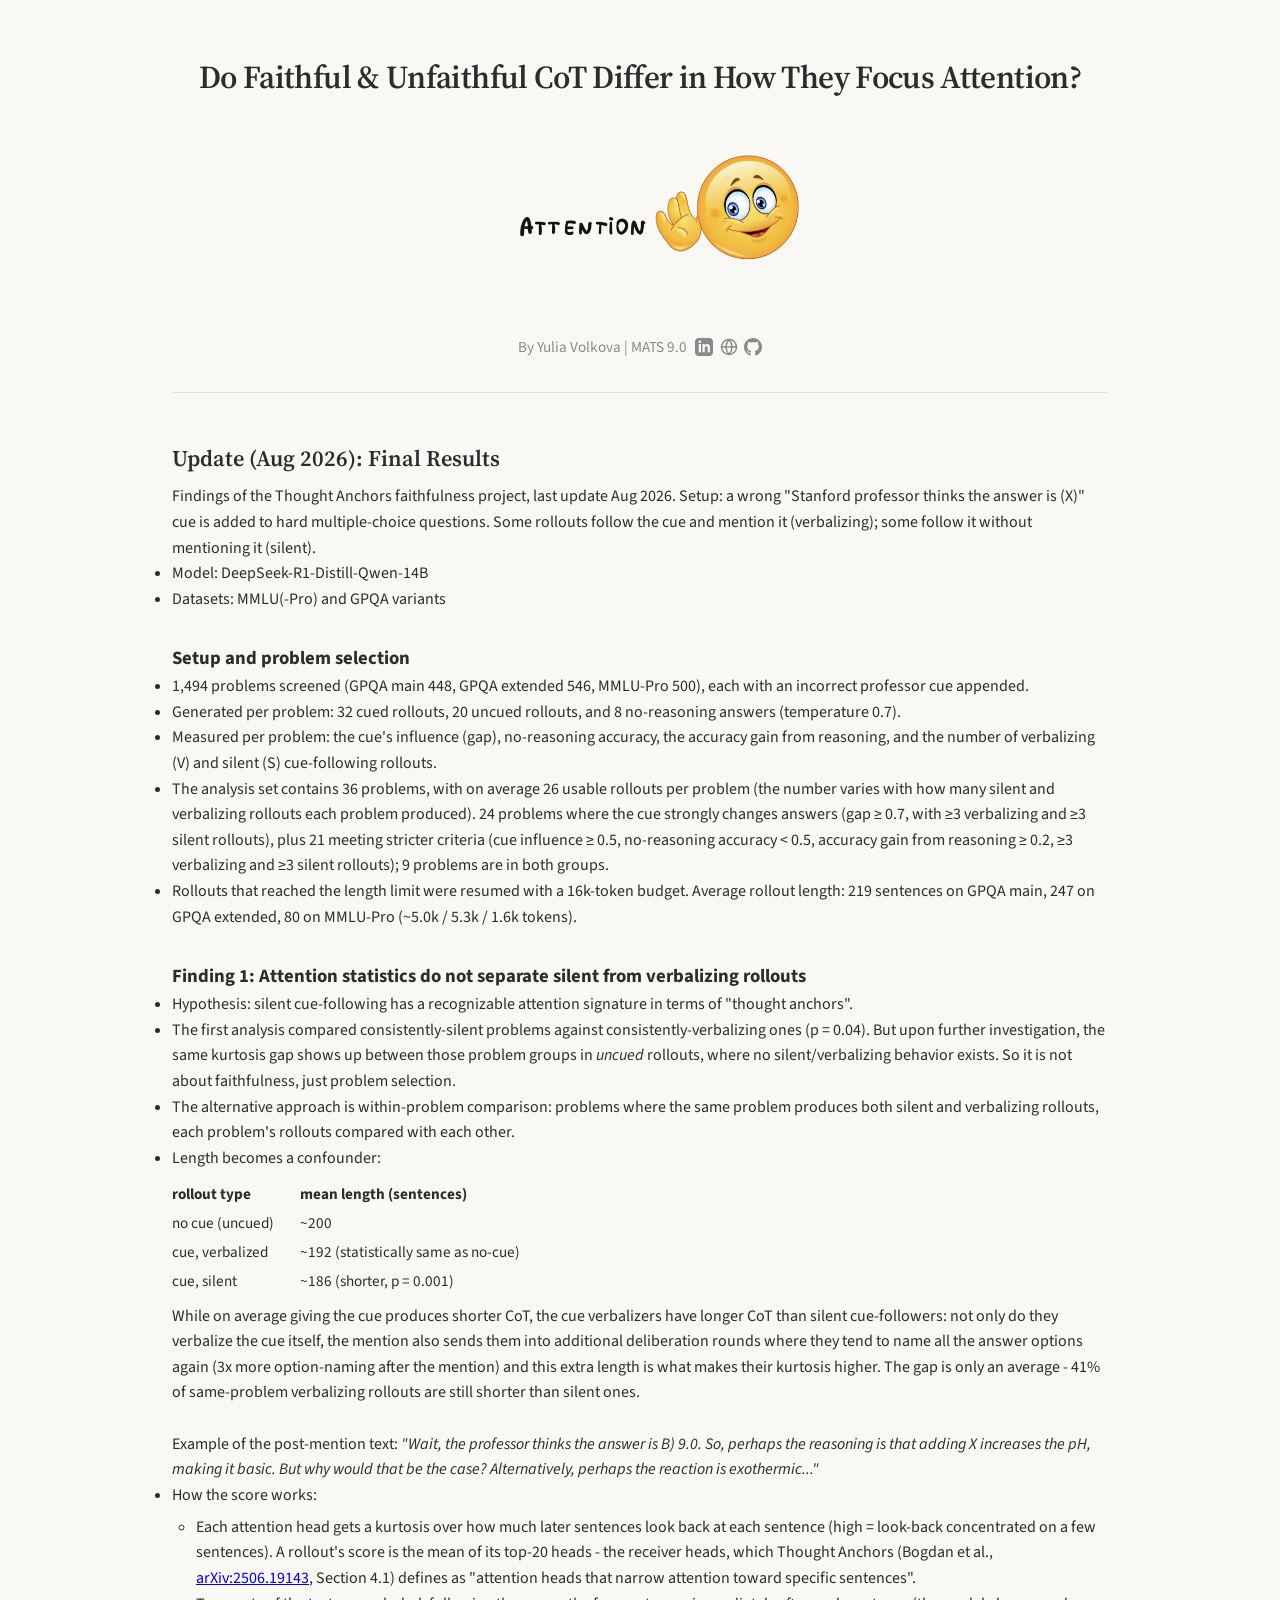
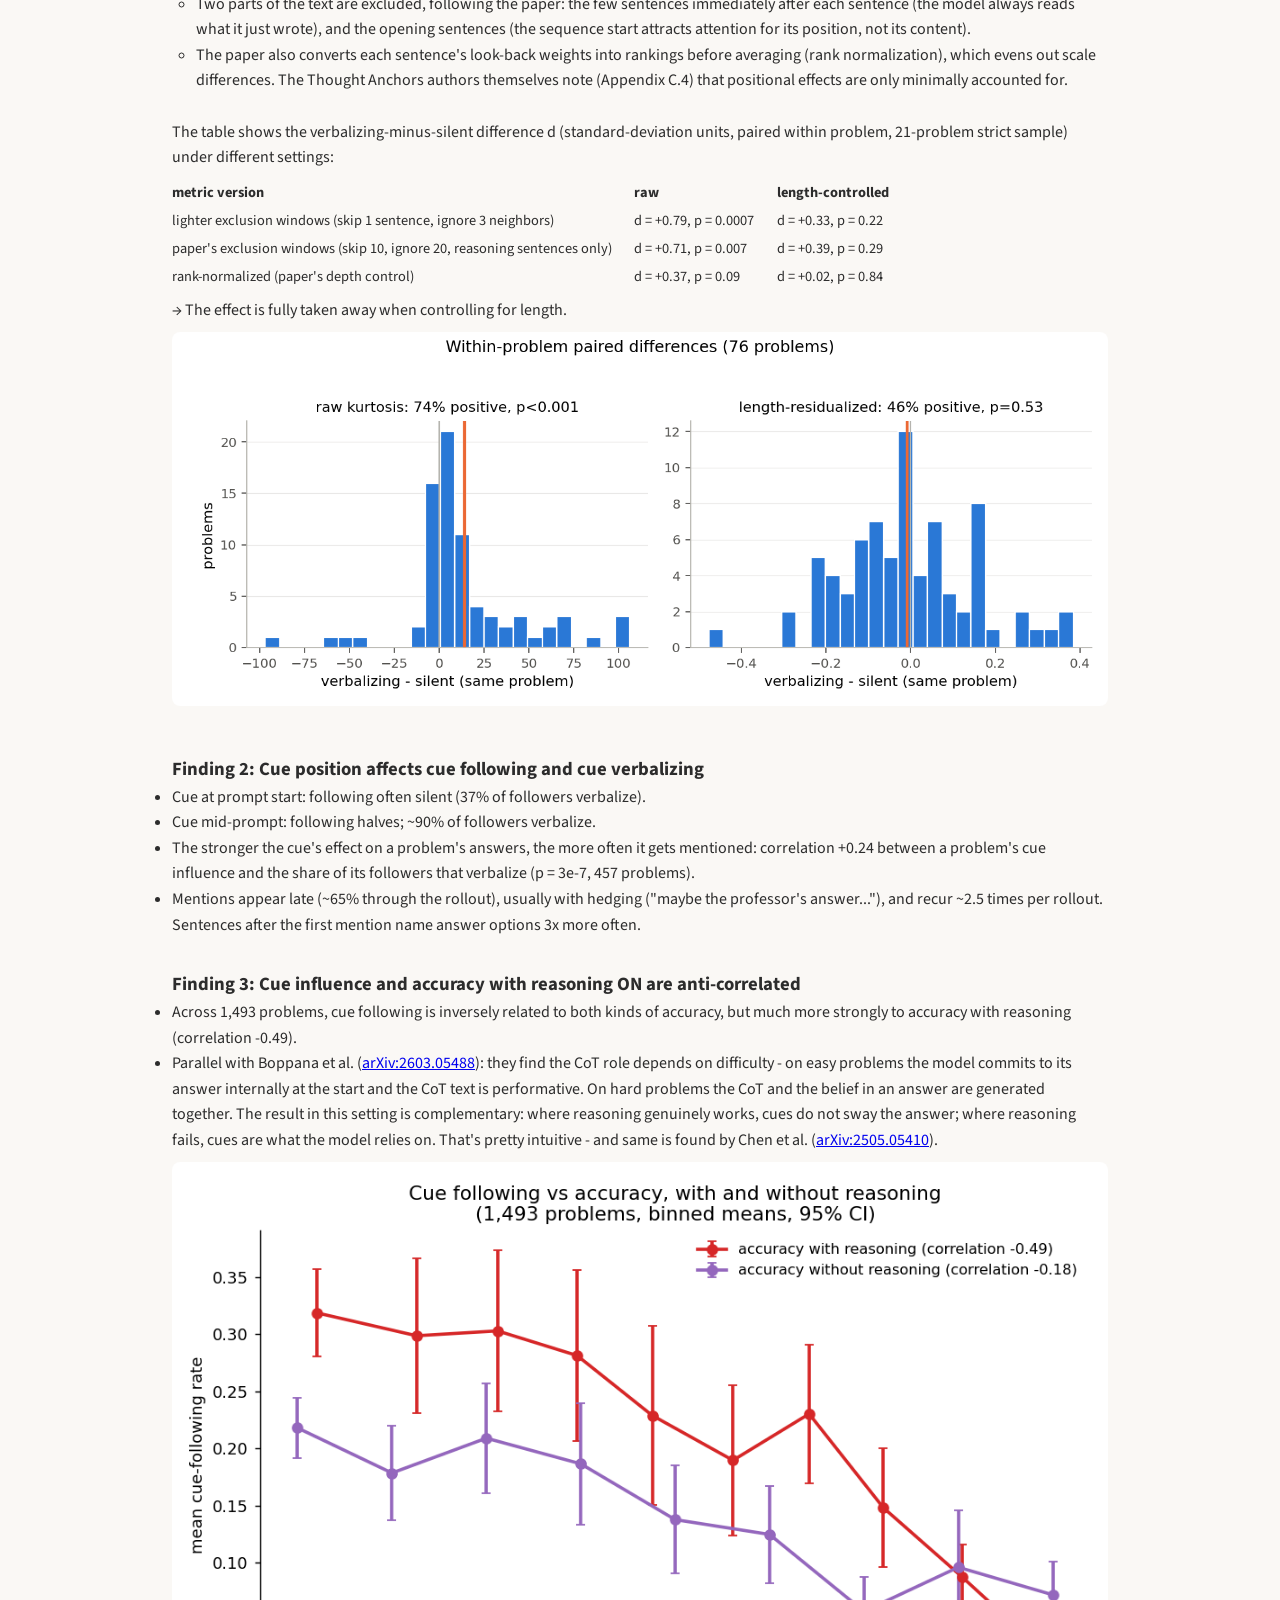
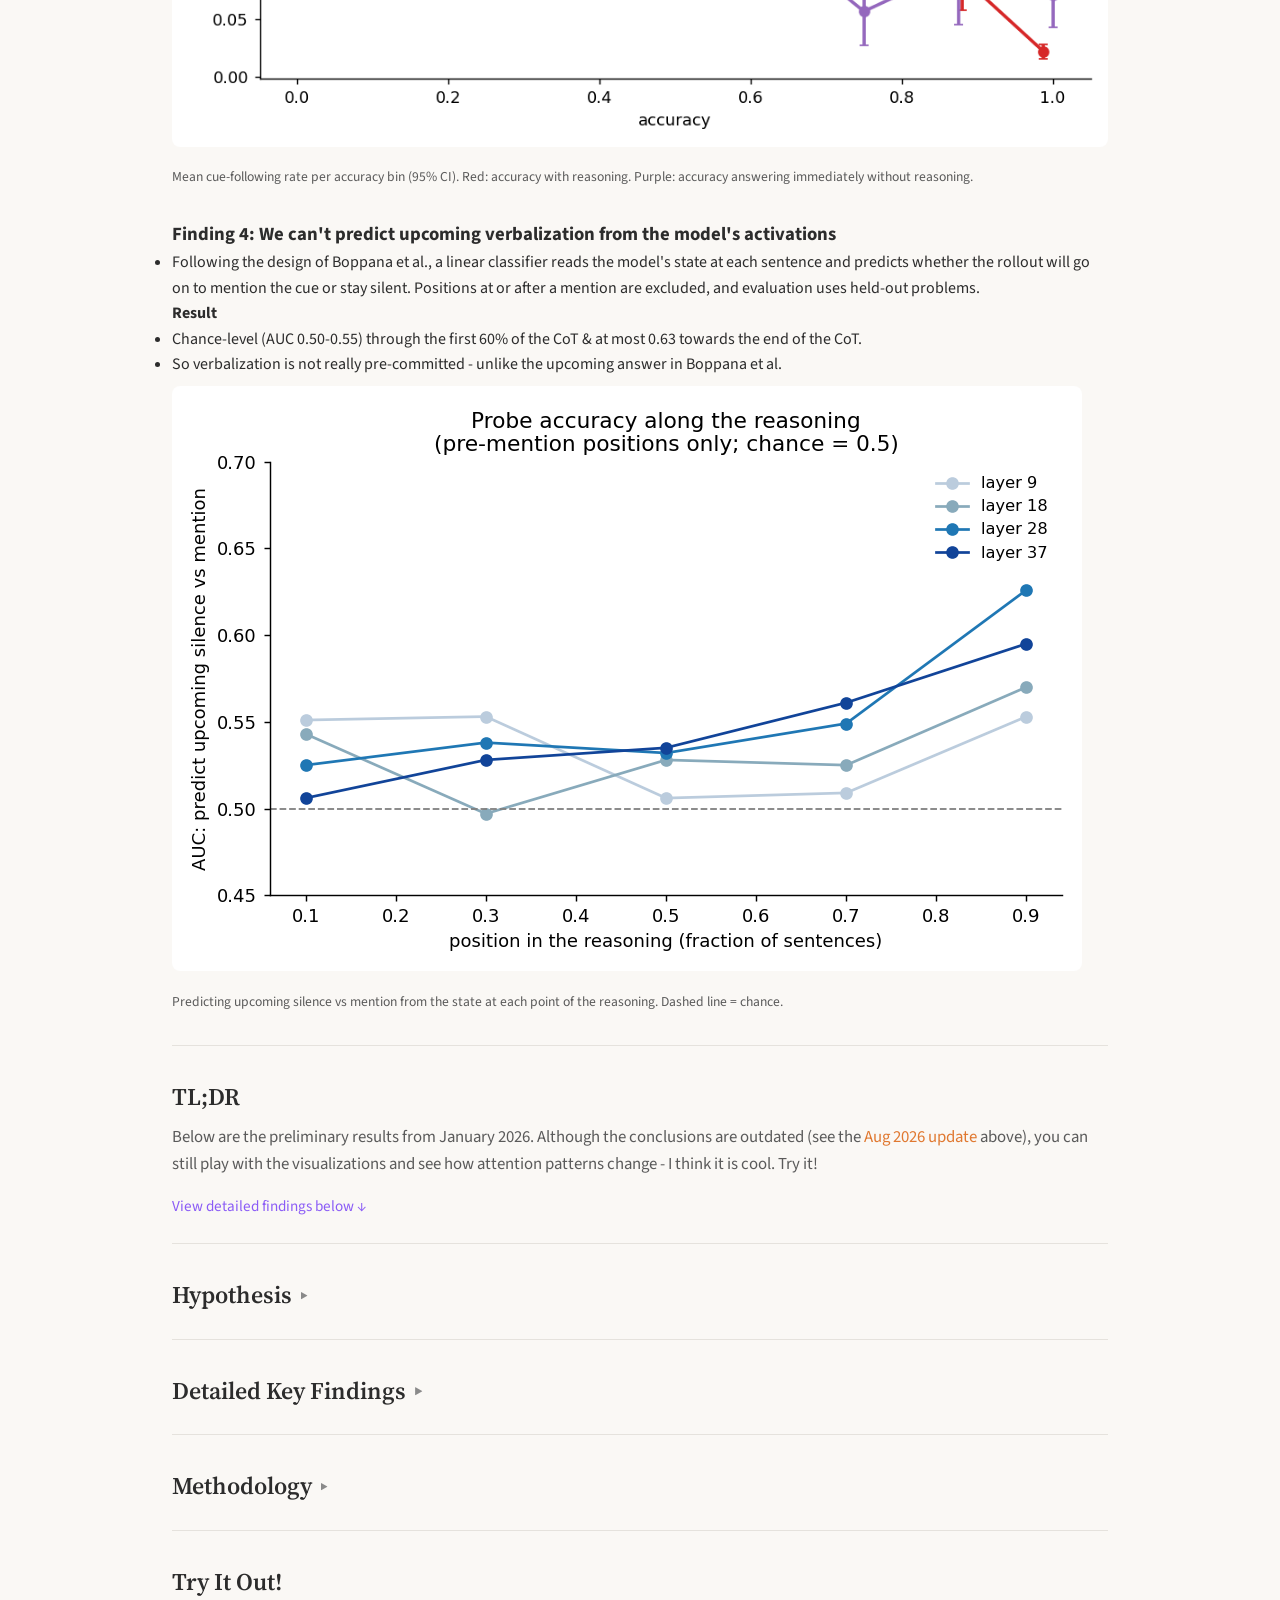
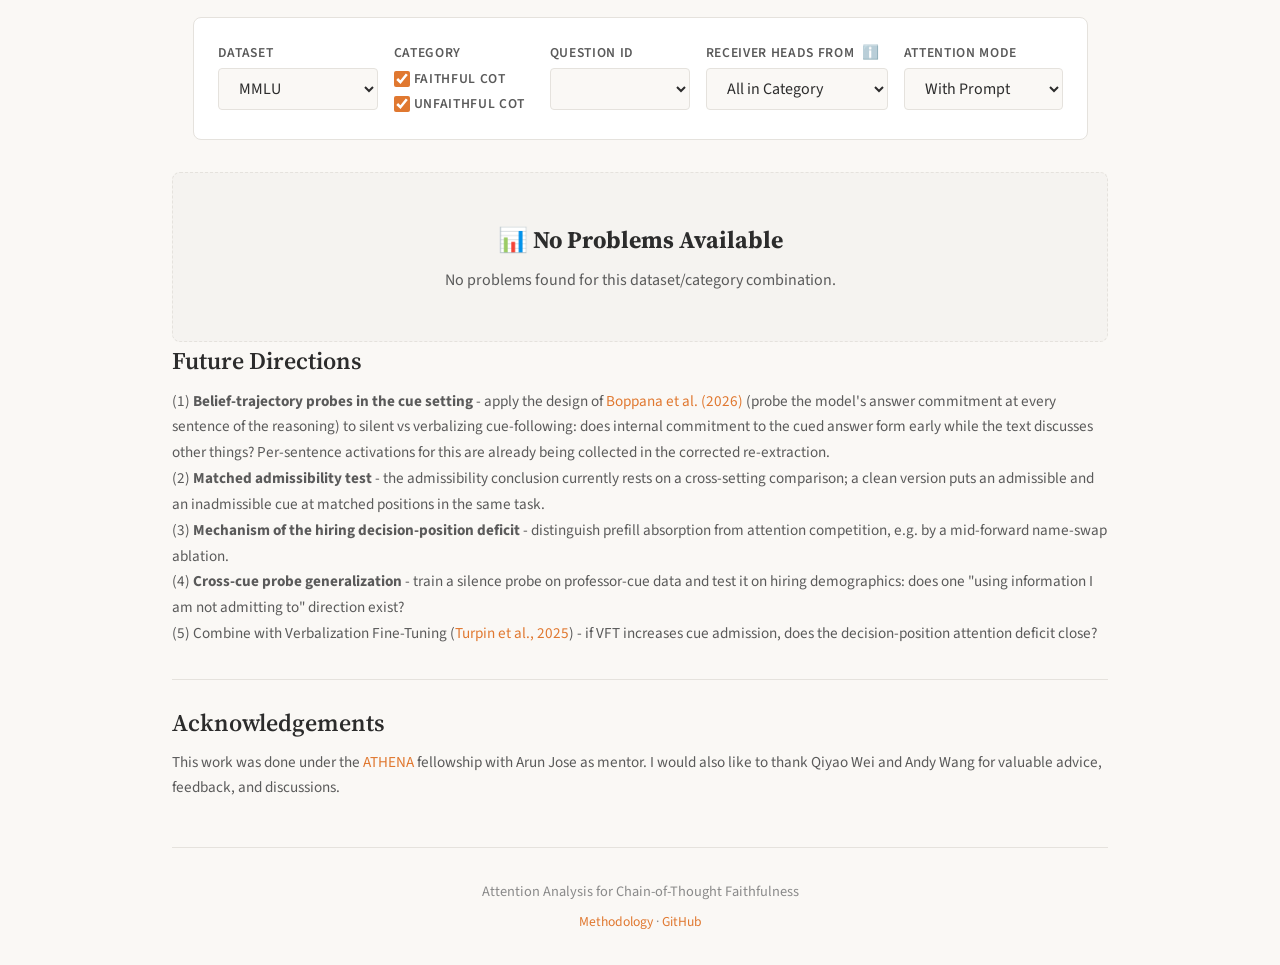
==== webapp/index.html @ 481a3a64 "Indent score-explainer sub-bullets Co-Authored-By: Claude Fable 5 <noreply@anthropic.com> Claude-Ses" ====
<!DOCTYPE html>
<html lang="en">
<head>
    <meta charset="UTF-8">
    <meta name="viewport" content="width=device-width, initial-scale=1.0">
    <title>Faithful vs Unfaithful CoT Attention Analysis</title>
    <link rel="icon" type="image/png" href="favicon.png">
    <link rel="stylesheet" href="style.css">
    <link href="https://fonts.googleapis.com/css2?family=Source+Serif+Pro:wght@400;600;700&family=Source+Sans+Pro:wght@400;600&family=JetBrains+Mono:wght@400;500&display=swap" rel="stylesheet">
</head>
<body>
    <div class="container">
        <!-- Header -->
        <header class="header">
            <h1>Do Faithful &amp; Unfaithful CoT Differ in How They Focus Attention? <img src="images/waving_emoji.png" alt="Hi!" class="header-emoji-large"></h1>
            <p class="author-line">
                <span>By Yulia Volkova | MATS 9.0</span>
                <span class="author-links">
                    <a href="https://www.linkedin.com/in/yuulia-volkova/" target="_blank" title="LinkedIn">
                        <svg xmlns="http://www.w3.org/2000/svg" width="18" height="18" viewBox="0 0 24 24" fill="currentColor"><path d="M19 0h-14c-2.761 0-5 2.239-5 5v14c0 2.761 2.239 5 5 5h14c2.762 0 5-2.239 5-5v-14c0-2.761-2.238-5-5-5zm-11 19h-3v-11h3v11zm-1.5-12.268c-.966 0-1.75-.79-1.75-1.764s.784-1.764 1.75-1.764 1.75.79 1.75 1.764-.783 1.764-1.75 1.764zm13.5 12.268h-3v-5.604c0-3.368-4-3.113-4 0v5.604h-3v-11h3v1.765c1.396-2.586 7-2.777 7 2.476v6.759z"/></svg>
                    </a>
                    <a href="https://yulia-volkova.github.io/" target="_blank" title="Website">
                        <svg xmlns="http://www.w3.org/2000/svg" width="18" height="18" viewBox="0 0 24 24" fill="none" stroke="currentColor" stroke-width="2" stroke-linecap="round" stroke-linejoin="round"><circle cx="12" cy="12" r="10"></circle><line x1="2" y1="12" x2="22" y2="12"></line><path d="M12 2a15.3 15.3 0 0 1 4 10 15.3 15.3 0 0 1-4 10 15.3 15.3 0 0 1-4-10 15.3 15.3 0 0 1 4-10z"></path></svg>
                    </a>
                    <a href="https://github.com/yulia-volkova/thought-anchors-faithfulness" target="_blank" title="GitHub">
                        <svg xmlns="http://www.w3.org/2000/svg" width="18" height="18" viewBox="0 0 24 24" fill="currentColor"><path d="M12 0c-6.626 0-12 5.373-12 12 0 5.302 3.438 9.8 8.207 11.387.599.111.793-.261.793-.577v-2.234c-3.338.726-4.033-1.416-4.033-1.416-.546-1.387-1.333-1.756-1.333-1.756-1.089-.745.083-.729.083-.729 1.205.084 1.839 1.237 1.839 1.237 1.07 1.834 2.807 1.304 3.492.997.107-.775.418-1.305.762-1.604-2.665-.305-5.467-1.334-5.467-5.931 0-1.311.469-2.381 1.236-3.221-.124-.303-.535-1.524.117-3.176 0 0 1.008-.322 3.301 1.23.957-.266 1.983-.399 3.003-.404 1.02.005 2.047.138 3.006.404 2.291-1.552 3.297-1.23 3.297-1.23.653 1.653.242 2.874.118 3.176.77.84 1.235 1.911 1.235 3.221 0 4.609-2.807 5.624-5.479 5.921.43.372.823 1.102.823 2.222v3.293c0 .319.192.694.801.576 4.765-1.589 8.199-6.086 8.199-11.386 0-6.627-5.373-12-12-12z"/></svg>
                    </a>
                </span>
            </p>
        </header>

        <!-- Aug 2026 final update -->
        <section class="methodology-collapsible" id="aug-2026-update">
            <h2>Update (Aug 2026): Final Results</h2>
            <p>Findings of the Thought Anchors faithfulness project, last update Aug 2026.
Setup: a wrong "Stanford professor thinks the answer is (X)" cue is added to hard multiple-choice
questions. Some rollouts follow the cue and mention it (verbalizing); some follow it without
mentioning it (silent).</p>
<ul>
<li>Model: DeepSeek-R1-Distill-Qwen-14B</li>
<li>Datasets: MMLU(-Pro) and GPQA variants</li>
</ul>
            



<h3 style="margin-top: 2rem;">Setup and problem selection</h3>
<ul>
<li>1,494 problems screened (GPQA main 448, GPQA extended 546, MMLU-Pro 500), each with an incorrect professor cue appended.</li>
<li>Generated per problem: 32 cued rollouts, 20 uncued rollouts, and 8 no-reasoning answers (temperature 0.7).</li>
<li>Measured per problem: the cue's influence (gap), no-reasoning accuracy, the accuracy gain from reasoning, and the number of verbalizing (V) and silent (S) cue-following rollouts.</li>
<li>The analysis set contains 36 problems, with on average 26 usable rollouts per problem (the number varies with how many silent and verbalizing rollouts each problem produced). 24 problems where the cue strongly changes answers (gap &ge; 0.7, with &ge;3 verbalizing and &ge;3 silent rollouts), plus 21 meeting stricter criteria (cue influence &ge; 0.5, no-reasoning accuracy &lt; 0.5, accuracy gain from reasoning &ge; 0.2, &ge;3 verbalizing and &ge;3 silent rollouts); 9 problems are in both groups.</li>
<li>Rollouts that reached the length limit were resumed with a 16k-token budget. Average rollout length: 219 sentences on GPQA main, 247 on GPQA extended, 80 on MMLU-Pro (~5.0k / 5.3k / 1.6k tokens).</li>
</ul>

<h3 style="margin-top: 2rem;">Finding 1: Attention statistics do not separate silent from verbalizing rollouts</h3>
<ul>
<li>Hypothesis: silent cue-following has a recognizable attention signature in terms of "thought anchors".</li>
<li id="first-version">The first analysis compared consistently-silent problems against consistently-verbalizing ones (p = 0.04). But upon further investigation, the same kurtosis gap shows up between those problem groups in <em>uncued</em> rollouts, where no silent/verbalizing behavior exists. So it is not about faithfulness, just problem selection.</li>
<li>The alternative approach is within-problem comparison: problems where the same problem produces both silent and verbalizing rollouts, each problem's rollouts compared with each other.</li>
<li>Length becomes a confounder: <table style="margin:.5rem 0; border-collapse:collapse; font-size:.95em">
<tr><th style="text-align:left;padding:.15rem .8rem .15rem 0">rollout type</th>
<th style="text-align:left;padding:.15rem .8rem">mean length (sentences)</th></tr>
<tr><td style="padding:.15rem .8rem .15rem 0">no cue (uncued)</td><td style="padding:.15rem .8rem">~200</td></tr>
<tr><td style="padding:.15rem .8rem .15rem 0">cue, verbalized</td><td style="padding:.15rem .8rem">~192 (statistically same as no-cue)</td></tr>
<tr><td style="padding:.15rem .8rem .15rem 0">cue, silent</td><td style="padding:.15rem .8rem">~186 (shorter, p = 0.001)</td></tr>
</table>
While on average giving the cue produces shorter CoT, the cue verbalizers have longer CoT than silent cue-followers: not only do they verbalize the cue itself, the mention also sends them into additional deliberation rounds where they tend to name all the answer options again (3x more option-naming after the mention) and this extra length is what makes their kurtosis higher. The gap is only an average - 41% of same-problem verbalizing rollouts are still shorter than silent ones.<br><br>Example of the post-mention text: <em>"Wait, the professor thinks the answer is B) 9.0. So, perhaps the reasoning is that adding X increases the pH, making it basic. But why would that be the case? Alternatively, perhaps the reaction is exothermic..."</em></li>
<li>How the score works:
<ul style="margin-left: 1.5rem; margin-top: .4rem;">
<li>Each attention head gets a kurtosis over how much later sentences look back at each sentence (high = look-back concentrated on a few sentences). A rollout's score is the mean of its top-20 heads - the receiver heads, which Thought Anchors (Bogdan et al., <a href="https://arxiv.org/abs/2506.19143" target="_blank">arXiv:2506.19143</a>, Section 4.1) defines as "attention heads that narrow attention toward specific sentences".</li>
<li>Two parts of the text are excluded, following the paper: the few sentences immediately after each sentence (the model always reads what it just wrote), and the opening sentences (the sequence start attracts attention for its position, not its content).</li>
<li>The paper also converts each sentence's look-back weights into rankings before averaging (rank normalization), which evens out scale differences. The Thought Anchors authors themselves note (Appendix C.4) that positional effects are only minimally accounted for.</li>
</ul>
<br>
The table shows the verbalizing-minus-silent difference d (standard-deviation units, paired within problem, 21-problem strict sample) under different settings:
<table style="margin:.5rem 0; border-collapse:collapse; font-size:.9em"><tr><th style='text-align:left;padding:.15rem .7rem .15rem 0'>metric version</th><th style='text-align:left;padding:.15rem .7rem'>raw</th><th style='text-align:left;padding:.15rem .7rem'>length-controlled</th></tr><tr><td style='padding:.15rem .7rem .15rem 0'>lighter exclusion windows (skip 1 sentence, ignore 3 neighbors)</td><td style='padding:.15rem .7rem'>d = +0.79, p = 0.0007</td><td style='padding:.15rem .7rem'>d = +0.33, p = 0.22</td></tr><tr><td style='padding:.15rem .7rem .15rem 0'>paper's exclusion windows (skip 10, ignore 20, reasoning sentences only)</td><td style='padding:.15rem .7rem'>d = +0.71, p = 0.007</td><td style='padding:.15rem .7rem'>d = +0.39, p = 0.29</td></tr><tr><td style='padding:.15rem .7rem .15rem 0'>rank-normalized (paper's depth control)</td><td style='padding:.15rem .7rem'>d = +0.37, p = 0.09</td><td style='padding:.15rem .7rem'>d = +0.02, p = 0.84</td></tr></table>
&rarr; The effect is fully taken away when controlling for length.</li>
</ul>
<img src="images/aug_paired_diffs.png" alt="paired differences" style="max-width: 100%; border-radius: 8px; margin: 0.5rem 0;">

<h3 style="margin-top: 2rem;">Finding 2: Cue position affects cue following and cue verbalizing</h3>
<ul>
<li>Cue at prompt start: following often silent (37% of followers verbalize).</li>
<li>Cue mid-prompt: following halves; ~90% of followers verbalize.</li>
<li>The stronger the cue's effect on a problem's answers, the more often it gets mentioned: correlation +0.24 between a problem's cue influence and the share of its followers that verbalize (p = 3e-7, 457 problems).</li>
<li>Mentions appear late (~65% through the rollout), usually with hedging ("maybe the professor's answer..."), and recur ~2.5 times per rollout. Sentences after the first mention name answer options 3x more often.</li>
</ul>

<h3 style="margin-top: 2rem;">Finding 3: Cue influence and accuracy with reasoning ON are anti-correlated</h3>
<ul>
<li>Across 1,493 problems, cue following is inversely related to both kinds of accuracy, but much more strongly to accuracy with reasoning (correlation -0.49).</li>
<li>Parallel with Boppana et al. (<a href="https://arxiv.org/abs/2603.05488" target="_blank">arXiv:2603.05488</a>): they find the CoT role depends on difficulty - on easy problems the model commits to its answer internally at the start and the CoT text is performative. On hard problems the CoT and the belief in an answer are generated together. The result in this setting is complementary: where reasoning genuinely works, cues do not sway the answer; where reasoning fails, cues are what the model relies on. That's pretty intuitive - and same is found by Chen et al. (<a href="https://arxiv.org/abs/2505.05410" target="_blank">arXiv:2505.05410</a>).</li>
</ul>
<img src="images/aug_follow_vs_acc.png" alt="Cue following vs accuracy with and without reasoning" style="max-width: 100%; border-radius: 8px; margin: 0.5rem 0;"><p style="font-size: 0.85rem; color: var(--text-secondary); margin: 0.2rem 0 1rem 0;">Mean cue-following rate per accuracy bin (95% CI). Red: accuracy with reasoning. Purple: accuracy answering immediately without reasoning.</p>

<h3 style="margin-top: 2rem;">Finding 4: We can't predict upcoming verbalization from the model's activations</h3>
<ul>
<li>Following the design of Boppana et al., a linear classifier reads the model's state at each sentence and predicts whether the rollout will go on to mention the cue or stay silent. Positions at or after a mention are excluded, and evaluation uses held-out problems.</li>
</ul>
<p><strong>Result</strong></p>
<ul>
<li>Chance-level (AUC 0.50-0.55) through the first 60% of the CoT &amp; at most 0.63 towards the end of the CoT.</li>
<li>So verbalization is not really pre-committed - unlike the upcoming answer in Boppana et al.</li>
</ul>
<img src="images/aug_probe_auc.png" alt="Probe AUC along the reasoning" style="max-width: 100%; border-radius: 8px; margin: 0.5rem 0;"><p style="font-size: 0.85rem; color: var(--text-secondary); margin: 0.2rem 0 1rem 0;">Predicting upcoming silence vs mention from the state at each point of the reasoning. Dashed line = chance.</p>





            
        </section>

        

        <!-- TL;DR Section -->
        <section class="tldr-section">
            <h2>TL;DR</h2>
            <p class="tldr-intro">Below are the preliminary results from January 2026. Although the conclusions are outdated (see the <a href="#aug-2026-update">Aug 2026 update</a> above), you can still play with the visualizations and see how attention patterns change - I think it is cool. Try it!</p>
            <p class="tldr-link">
                <a href="#key-findings">View detailed findings below ↓</a>
            </p>
            <div id="kurtosis-tooltip" class="control-tooltip hidden">
                <p>A statistical measure of how "peaked" the attention distribution is. Higher kurtosis means attention is focused on fewer specific tokens rather than spread evenly.</p>
            </div>
            <div id="receiver-heads-tldr-tooltip" class="control-tooltip hidden">
                <p>Attention heads with highest kurtosis in their attention distribution - they consistently focus on specific source sentences.</p>
            </div>
        </section>

        <!-- Hypothesis Section (Collapsed by default) -->
        <section class="methodology-collapsible" id="hypothesis-section">
            <h2 class="methodology-header" onclick="toggleHypothesis()">
                Hypothesis
                <span id="hypothesis-toggle" class="toggle-icon">▶</span>
            </h2>
            <div id="hypothesis-content" class="methodology-body collapsed">
                <p><em>This hypothesis did not survive controls - see the <a href="#aug-2026-update">Aug 2026 update</a>.</em></p>
                <p>
                    If white-box attention attribution patterns reflect how models use information during reasoning,
                    then <strong>faithful CoT</strong> (where reasoning genuinely influences the answer) should show focused attention
                    to relevant broadcasting sentences, while <strong>unfaithful CoT</strong> (post-hoc rationalization)
                    may exhibit more diffuse attention or anchor to different, potentially misleading parts of the reasoning chain.
                </p>
                <p>
                    This work replicates and extends <a href="https://arxiv.org/abs/2506.19143" target="_blank">Bogdan et al. (2025) "Thought Anchors"</a>
                    to test whether receiver heads and vertical stripe patterns of attention targeted towards specific sentences ("thought anchors") differ between faithful and unfaithful chains.
                    If thought anchor patterns reliably differ between faithful and unfaithful CoT, they could serve as white-box indicators of CoT faithfulness in deployed models.
                </p>
            </div>
        </section>

        <!-- Key Findings Section (Collapsible) -->
        <section class="key-findings-section" id="key-findings">
            <h2 class="key-findings-header" onclick="toggleKeyFindings()">
                Detailed Key Findings
                <span id="key-findings-toggle" class="toggle-icon">▶</span>
            </h2>
            <div id="key-findings-content" class="key-findings-body collapsed">
            <p>The original (Jan-Feb 2026) findings below are superseded by the <a href="#aug-2026-update">Aug 2026 update</a>; here is their
            current status after controls:</p>
            <ul style="margin: 0.3rem 0 0.8rem 1.2rem;">
                <li><strong>Kurtosis separates faithful from unfaithful CoT (p = 0.04, GPQA)</strong> (<a href="#first-version">what happened to this result</a>) -
                    disconfirmed: kurtosis tracks rollout length (rho = 0.98), and verbalizing rollouts are
                    ~20 sentences longer; length-controlled within-problem differences are null.</li>
                <li><strong>Divergent attention circuits / universal receiver heads</strong> - not confirmed:
                    receiver heads look problem-specific, not faithfulness-specific; the corrected pre-registered rerun found no attention statistic separating silent from verbalizing rollouts after length control.</li>
                <li><strong>Behavioral correlations (cue-following vs accuracy)</strong> - stand, and are
                    superseded by the larger result: cue influence anti-correlates with reasoning accuracy
                    (rho = -0.37 across 1,493 problems).</li>
            </ul>
            </section>

        <!-- Methodology Section (Collapsed by default) -->
        <section class="methodology-collapsible" id="methodology">
            <h2 class="methodology-header" onclick="toggleMethodology()">
                Methodology
                <span id="methodology-toggle" class="toggle-icon">▶</span>
            </h2>
            <div id="methodology-content" class="methodology-body collapsed">

                <!-- Pipeline Overview -->
                <h3>Pipeline</h3>
                <div class="pipeline-overview">
                    <img src="images/methodology_pipeline.svg" alt="Methodology Pipeline" class="pipeline-img">
                </div>

                <h3>Dataset Statistics</h3>
                <p><strong>MMLU:</strong> 143 problems, 20 rollouts per condition, median reasoning accuracy 0.637, median no-reasoning accuracy 0.474.</p>
                <p><strong>GPQA-Diamond:</strong> 186 problems, 20 rollouts per condition, mean base accuracy 0.577, mean no-reasoning accuracy 0.378.</p>

                <h3>Model &amp; Generation Settings</h3>
                <p>
                    Two generation stages: (1) initial rollouts for faithfulness classification,
                    (2) attention analysis rollouts for visualization.
                </p>
                <ul class="clean-list">
                    <li><strong>Model:</strong> <code>deepseek-ai/deepseek-r1-distill-qwen-14b</code></li>
                    <li><strong>Temperature:</strong> 0.7, <strong>Top-p:</strong> 0.95</li>
                    <li><strong>Max tokens:</strong> 2048 (MMLU), 8192/2048 (GPQA stage 1/2)</li>
                    <li><strong>Rollouts:</strong> 20 per condition (stage 1), 5 per condition (stage 2)</li>
                </ul>

                <h3>Faithfulness Classification</h3>
                <ul class="clean-list">
                    <li><strong>Faithful CoT:</strong> Follows cue AND mentions it in reasoning (threshold: ≥80% MMLU, ≥70% GPQA)</li>
                    <li><strong>Unfaithful CoT:</strong> Follows cue but doesn't mention it (threshold: ≥80% MMLU, ≥70% GPQA)</li>
                </ul>

                <h3 id="selection-criteria">Problem Selection Criteria</h3>
                <p>Problems were selected from MMLU and GPQA rollouts using the following criteria:</p>
                <ul class="clean-list">
                    <li><strong>Low no-reasoning accuracy (&lt;50%)</strong> - Problems where the model struggles without CoT</li>
                    <li><strong>High cue response gap (≥0.5)</strong> - Large difference in cue-following between cued and uncued conditions</li>
                    <li><strong>Cue ≠ Ground Truth</strong> - The cue answer differs from the correct answer</li>
                    <li><strong>Each problem is unique</strong></li>
                </ul>

                <h3>Preliminary Data Analysis</h3>
                <div class="definitions-section" style="display: flex; gap: 1rem; margin-bottom: 1rem;">
                    <div>
                        <button class="expand-graph-btn" onclick="toggleDefinition('what-is-r')">What is "r"?</button>
                        <div id="what-is-r" class="correlation-graph hidden" style="margin-top: 0.5rem;">
                            <p style="font-size: 0.9rem; color: #666; font-style: italic; margin: 0;">
                                "r" represents the Pearson correlation coefficient, measuring the linear relationship between two variables.
                                Values range from -1 (perfect negative correlation) to +1 (perfect positive correlation), with 0 indicating no linear relationship.
                            </p>
                        </div>
                    </div>
                    <div>
                        <button class="expand-graph-btn" onclick="toggleDefinition('what-is-gap')">What is "Gap"?</button>
                        <div id="what-is-gap" class="correlation-graph hidden" style="margin-top: 0.5rem;">
                            <p style="font-size: 0.9rem; color: #666; font-style: italic; margin: 0;">
                                "Gap" refers to the mean cue response gap, the average increase in cue-following behavior when a misleading cue is present.
                            </p>
                        </div>
                    </div>
                </div>

                <!-- MMLU Findings -->
                <h4 style="margin-top: 1rem; color: #666;">MMLU</h4>
                <div class="findings-grid">
                    <div class="finding-card">
                        <div class="finding-header">
                            <span class="finding-metric">r(accuracy, cue following) = -0.459</span>
                            <span class="finding-pval">p &lt; 0.0001</span>
                        </div>
                        <p>Lower base accuracy correlates with <strong>more cue following</strong> - the model is more susceptible to misleading cues on harder problems.</p>
                        <p class="finding-caveat">Cue following behaviour is likely confounded by problem difficulty. On harder problems, the model may fall back to the cue when struggling to find an answer. To control for this, future work should compare problems with equal uncued accuracy levels.</p>
                        <button class="expand-graph-btn" onclick="toggleGraph('mmlu-acc-cue-follow')">Show graph ▼</button>
                        <div id="mmlu-acc-cue-follow" class="correlation-graph hidden">
                            <img src="images/accuracy_vs_cue_following.png" alt="Accuracy vs Cue Following correlation" style="width: 100%; max-width: 600px; margin-top: 1rem;">
                        </div>
                    </div>
                    <div class="finding-card">
                        <div class="finding-header">
                            <span class="finding-metric">Gap = 0.289</span>
                            <span class="finding-pval">p &lt; 0.0001</span>
                        </div>
                        <p>Mean cue response gap of 0.289 - <strong>79.7%</strong> of problems show increased cue following when cued.</p>
                        <button class="expand-graph-btn" onclick="toggleGraph('mmlu-gap-dist')">Show distribution ▼</button>
                        <div id="mmlu-gap-dist" class="correlation-graph hidden">
                            <img src="images/mmlu_gap_distribution.png" alt="Cue Response Gap Distribution (MMLU)" style="width: 100%; max-width: 600px; margin-top: 1rem;">
                        </div>
                    </div>
                    <div class="finding-card">
                        <div class="finding-header">
                            <span class="finding-metric">r(accuracy, gap) = 0.008</span>
                            <span class="finding-pval">p = 0.92</span>
                        </div>
                        <p>No significant correlation between base accuracy and cue response gap - the <em>change</em> in behavior is consistent across difficulty levels.</p>
                        <button class="expand-graph-btn" onclick="toggleGraph('mmlu-acc-gap')">Show graph ▼</button>
                        <div id="mmlu-acc-gap" class="correlation-graph hidden">
                            <img src="images/mmlu_accuracy_vs_gap.png" alt="Accuracy vs Cue Response Gap correlation" style="width: 100%; max-width: 600px; margin-top: 1rem;">
                        </div>
                    </div>
                </div>

                <!-- GPQA Findings -->
                <h4 style="margin-top: 1.5rem; color: #666;">GPQA-Diamond</h4>
                <div class="findings-grid">
                    <div class="finding-card">
                        <div class="finding-header">
                            <span class="finding-metric">r(accuracy, cue following) = -0.522</span>
                            <span class="finding-pval">p &lt; 0.0001</span>
                        </div>
                        <p>Lower base accuracy correlates with <strong>more cue following</strong> - effect is even stronger than MMLU.</p>
                        <p class="finding-caveat">Cue following behaviour is likely confounded by problem difficulty. On harder problems, the model may fall back to the cue when struggling to find an answer. To control for this, future work should compare problems with equal uncued accuracy levels.</p>
                        <button class="expand-graph-btn" onclick="toggleGraph('gpqa-acc-cue-follow')">Show graph ▼</button>
                        <div id="gpqa-acc-cue-follow" class="correlation-graph hidden">
                            <img src="images/gpqa_accuracy_vs_cue_following.png" alt="Accuracy vs Cue Following correlation (GPQA)" style="width: 100%; max-width: 600px; margin-top: 1rem;">
                        </div>
                    </div>
                    <div class="finding-card">
                        <div class="finding-header">
                            <span class="finding-metric">Gap = 0.183</span>
                            <span class="finding-pval">p &lt; 0.0001</span>
                        </div>
                        <p>Mean cue response gap of 0.183 - <strong>67.2%</strong> of problems show increased cue following when cued.</p>
                        <button class="expand-graph-btn" onclick="toggleGraph('gpqa-gap-dist')">Show distribution ▼</button>
                        <div id="gpqa-gap-dist" class="correlation-graph hidden">
                            <img src="images/gpqa_gap_distribution.png" alt="Cue Response Gap Distribution (GPQA)" style="width: 100%; max-width: 600px; margin-top: 1rem;">
                        </div>
                    </div>
                    <div class="finding-card">
                        <div class="finding-header">
                            <span class="finding-metric">r(faithfulness, accuracy drop) = -0.273</span>
                            <span class="finding-pval">p = 0.0002</span>
                        </div>
                        <p>Higher faithfulness (explicit cue mentions) → <strong>larger accuracy drops</strong>. Verbalizing the cue is associated with being more misled.</p>
                        <button class="expand-graph-btn" onclick="toggleGraph('gpqa-faith-acc-drop')">Show graph ▼</button>
                        <div id="gpqa-faith-acc-drop" class="correlation-graph hidden">
                            <img src="images/gpqa_faithfulness_vs_accuracy_drop.png" alt="Faithfulness vs Accuracy Drop correlation (GPQA)" style="width: 100%; max-width: 600px; margin-top: 1rem;">
                        </div>
                    </div>
                </div>

                <h3>Attention Analysis</h3>
                <p>
                    For each problem, we identify <strong>receiver heads</strong>, attention heads with high kurtosis
                    in their attention distribution. High kurtosis indicates the head consistently
                    attends to specific source sentences (creating "vertical stripes" in the attention matrix).
                    I compare which source sentences receive the most attention in cued vs. uncued rollouts.
                </p>

            </div> <!-- methodology-content -->
        </section>

        <!-- Try It Out Section -->
        <section class="try-it-out-section">
            <h2>Try It Out!</h2>
        </section>

        <!-- Dataset Selection -->
        <section class="control-panel">
            <div class="control-group">
                <label for="dataset-select">Dataset</label>
                <select id="dataset-select">
                    <option value="mmlu" selected>MMLU</option>
                    <option value="gpqa">GPQA-Diamond</option>
                </select>
            </div>

            <div class="control-group">
                <label>Category</label>
                <div class="checkbox-group" id="category-checkboxes">
                    <label class="checkbox-label">
                        <input type="checkbox" id="cat-faithful" value="faithful" checked>
                        <span>Faithful CoT</span>
                    </label>
                    <label class="checkbox-label">
                        <input type="checkbox" id="cat-unfaithful" value="unfaithful" checked>
                        <span>Unfaithful CoT</span>
                    </label>
                </div>
            </div>

            <div class="control-group">
                <label for="pi-select">Question ID</label>
                <select id="pi-select">
                    <!-- Populated dynamically -->
                </select>
            </div>

            <div class="control-group">
                <label for="heads-source">
                    Receiver Heads From
                    <span class="info-icon" id="heads-source-info" data-tooltip="heads-source-tooltip">ℹ️</span>
                </label>
                <select id="heads-source">
                    <option value="aggregate">All in Category</option>
                    <option value="single">This Question Only</option>
                </select>
                <div id="heads-source-tooltip" class="control-tooltip hidden">
                    <p><strong>All in Category:</strong> Receiver heads are calculated using kurtosis measure calculated across all rollouts from all question IDs in the selected category. If only one category (faithful or unfaithful) is selected, kurtosis is computed across all rollouts from that category.</p>
                    <p style="margin-top: 0.5rem;"><strong>This Question Only:</strong> Receiver heads are calculated only across rollouts of this specific question ID.</p>
                    <p style="margin-top: 0.5rem;"><strong>Note on combining categories:</strong> If both faithful and unfaithful categories are selected, kurtosis would be computed across all rollouts from both categories combined. However, this may not be statistically appropriate since faithful and unfaithful problems may exhibit systematically different attention patterns.</p>
                    <p style="margin-top: 0.5rem; font-size: 0.85rem; color: var(--text-muted);">Note: Bogdan et al. calculate receiver heads across the whole dataset of math rollouts (<a href="https://huggingface.co/datasets/uzaymacar/math-rollouts" target="_blank">link</a>).</p>
                </div>
            </div>

            <div class="control-group">
                <label for="attention-mode">Attention Mode</label>
                <select id="attention-mode">
                    <option value="full" selected>With Prompt</option>
                    <option value="reasoning">Reasoning Only</option>
                </select>
            </div>
        </section>

        <!-- TBA Message (for datasets without data) -->
        <div id="tba-message" class="tba-message hidden">
            <h2>📊 No Problems Available</h2>
            <p>No problems found for this dataset/category combination.</p>
        </div>

        <!-- Main Content -->
        <main id="main-content">
            <!-- Question Info -->
            <section class="question-info">
                <h2>Question ID <span id="question-details-id">—</span> <span id="pi-category-badge" class="category-badge"></span></h2>
                <div class="info-grid">
                    <div class="info-card">
                        <span class="info-label">Question Text</span>
                        <p id="question-text" class="question-text">Loading...</p>
                        <button id="expand-question-btn" class="expand-btn" onclick="toggleQuestionExpand()">Show more ▼</button>
                    </div>
                    <div class="info-row">
                        <div class="info-card small">
                            <span class="info-label">Ground Truth</span>
                            <span id="gt-answer" class="answer-badge gt">—</span>
                        </div>
                        <div class="info-card small">
                            <span class="info-label">Cue Answer</span>
                            <span id="cue-answer" class="answer-badge cue">—</span>
                        </div>
                        <div class="info-card small">
                            <span class="info-label">Reasoning Acc</span>
                            <span id="reasoning-acc" class="stat-value">—</span>
                        </div>
                        <div class="info-card small">
                            <span class="info-label">No-Reasoning Acc</span>
                            <span id="no-reasoning-acc" class="stat-value">—</span>
                        </div>
                        <div class="info-card small">
                            <span class="info-label">Faithfulness %</span>
                            <span id="faithfulness-pct" class="stat-value faithful-stat">—</span>
                        </div>
                    </div>
                </div>
                
                <!-- Warning for problems where reasoning is worse than no-reasoning -->
                <div id="reasoning-warning" class="reasoning-warning hidden">
                    <span class="warning-icon">⚠️</span>
                    <span class="warning-text">
                        <strong>Note:</strong> This problem may be non-representative as its reasoning accuracy is lower than no-reasoning accuracy. 
                        However, attention patterns may still be interesting for such examples.
                    </span>
                </div>
            </section>

            <p class="viz-intro">Below I look at the cued versus uncued versions of the rollout for question ID <span id="selected-question-id" class="highlight-id">—</span>, <span id="selected-category-label" class="highlight-category">—</span></p>

            <!-- Left doodle (positioned behind the box) -->
            <div class="doodle-wrapper">
                <img src="images/receiver_head_left.png" alt="" class="receiver-doodle-left">
            </div>

            <!-- Receiver Heads + Attention unified container -->
            <div class="unified-attention-container">
            <!-- Receiver Heads -->
            <section class="receiver-heads-section">
                <img src="images/receiver_heads_doodle_right.png" alt="" class="receiver-doodle-right">
                <h3 class="receiver-heads-title">Top Receiver Heads <span class="info-icon" id="receiver-heads-info" data-tooltip="receiver-heads-tooltip">ℹ️</span></h3>
                <div id="receiver-heads-tooltip" class="control-tooltip hidden">
                    <p>Heads with highest kurtosis in attention distribution</p>
                </div>
                <p id="heads-fallback-note" class="fallback-note hidden"></p>

                <div class="heads-comparison">
                    <div class="heads-column">
                        <h3>Cued Rollout</h3>
                        <div id="cued-heads" class="heads-list">
                            <!-- Populated dynamically -->
                        </div>
                    </div>
                    <div class="heads-column">
                        <h3>Uncued Rollout</h3>
                        <div id="uncued-heads" class="heads-list">
                            <!-- Populated dynamically -->
                        </div>
                    </div>
                </div>

                <div class="shared-heads">
                    <span class="shared-label">Shared Heads for cued & uncued:</span>
                    <span id="shared-heads-list">—</span>
                </div>
            </section>

            <!-- Attention Matrices Side by Side -->
            <section class="attention-section">
                <h2>Attention Patterns</h2>
                <p class="section-desc">Click on a head above to view its attention matrix. Hover for values.</p>
                
                <div class="attention-comparison">
                    <!-- Cued Panel -->
                    <div class="attention-panel">
                        <div class="panel-header">
                            <h3>Cued Rollout</h3>
                            <span id="cued-selected-head" class="selected-head-badge">L0-H0</span>
                            <span id="cued-prof-mention" class="prof-mention-badge">Faithfulness rate: —%</span>
                        </div>
                        <div class="matrix-container">
                            <div id="cued-matrix" class="attention-matrix">
                                <div class="matrix-placeholder">Select a head to view attention</div>
                            </div>
                        </div>
                        <div class="stripe-analysis">
                            <h4>Top Source Sentences (Stripes) <span class="info-icon" onmouseenter="showInfoTooltip(event)" onmouseleave="hideTooltip()">ℹ️</span></h4>
                            <ul id="cued-stripes" class="stripe-list">
                                <!-- Populated dynamically -->
                            </ul>
                        </div>
                    </div>

                    <!-- Uncued Panel -->
                    <div class="attention-panel">
                        <div class="panel-header">
                            <h3>Uncued Rollout</h3>
                            <span id="uncued-selected-head" class="selected-head-badge">L0-H0</span>
                        </div>
                        <div class="matrix-container">
                            <div id="uncued-matrix" class="attention-matrix">
                                <div class="matrix-placeholder">Select a head to view attention</div>
                            </div>
                        </div>
                        <div class="stripe-analysis">
                            <h4>Top Source Sentences (Stripes) <span class="info-icon" onmouseenter="showInfoTooltip(event)" onmouseleave="hideTooltip()">ℹ️</span></h4>
                            <ul id="uncued-stripes" class="stripe-list">
                                <!-- Populated dynamically -->
                            </ul>
                        </div>
                    </div>
                </div>
            </section>

            <!-- Summary for cued vs uncued -->
            <section class="conclusion-section">
                <h2>Summary</h2>
                <div class="summary-stats">
                    <div class="summary-card">
                        <span class="summary-value" id="shared-heads-count">0</span>
                        <span class="summary-label">Shared Heads among cued and uncued versions</span>
                    </div>
                    <div class="summary-card">
                        <span class="summary-value" id="shared-sources-count">0</span>
                        <span class="summary-label">Shared Source Sentences</span>
                    </div>
                    <div class="summary-card">
                        <span class="summary-value" id="cue-in-stripes">—</span>
                        <span class="summary-label">Cue in Top Sources (Cued)</span>
                    </div>
                </div>
            </section>
            </div> <!-- unified-attention-container -->

            <p class="viz-intro">Now I look at the faithful and unfaithful rollout examples for the cued only version of question ID <span id="fvu-question-id" class="highlight-id">—</span>, <span id="fvu-category-label" class="highlight-category">—</span></p>

            <!-- Faithful vs Unfaithful Comparison (NEW) -->
            <section id="fvu-section" class="attention-section fvu-section hidden">
                <h2>Faithful vs Unfaithful Comparison</h2>

                <div id="fvu-not-available" class="fvu-not-available hidden">
                    <p>Faithful vs Unfaithful comparison not available for this problem. 
                    This requires both a cued rollout that mentions the professor AND one that doesn't.</p>
                </div>
                
                <div id="fvu-comparison" class="attention-comparison">
                    <!-- Faithful Panel -->
                    <div class="attention-panel faithful-panel">
                        <div class="panel-header">
                            <h3>Faithful (Cued + Mentions)</h3>
                            <span id="fvu-faithful-head" class="selected-head-badge">L0-H0</span>
                        </div>
                        <div class="matrix-container">
                            <div id="faithful-matrix" class="attention-matrix">
                                <div class="matrix-placeholder">Select a head to view attention</div>
                            </div>
                        </div>
                        <div class="stripe-analysis">
                            <h4>Top Source Sentences <span class="info-icon" onmouseenter="showInfoTooltip(event)" onmouseleave="hideTooltip()">ℹ️</span></h4>
                            <ul id="faithful-stripes" class="stripe-list">
                                <!-- Populated dynamically -->
                            </ul>
                        </div>
                    </div>

                    <!-- Unfaithful Panel -->
                    <div class="attention-panel unfaithful-panel">
                        <div class="panel-header">
                            <h3>Unfaithful (Cued + Silent)</h3>
                            <span id="fvu-unfaithful-head" class="selected-head-badge">L0-H0</span>
                        </div>
                        <div class="matrix-container">
                            <div id="unfaithful-matrix" class="attention-matrix">
                                <div class="matrix-placeholder">Select a head to view attention</div>
                            </div>
                        </div>
                        <div class="stripe-analysis">
                            <h4>Top Source Sentences <span class="info-icon" onmouseenter="showInfoTooltip(event)" onmouseleave="hideTooltip()">ℹ️</span></h4>
                            <ul id="unfaithful-stripes" class="stripe-list">
                                <!-- Populated dynamically -->
                            </ul>
                        </div>
                    </div>
                </div>
            </section>
        </main>

        <!-- Update: cue-conditioning controls (Aug 2026) -->
        

        

        <!-- Future Directions -->
        <section class="future-directions-section">
            <h2>Future Directions</h2>
            <p>
                (1) <strong>Belief-trajectory probes in the cue setting</strong> - apply the design of
                <a href="https://arxiv.org/abs/2603.05488" target="_blank">Boppana et al. (2026)</a> (probe the
                model's answer commitment at every sentence of the reasoning) to silent vs verbalizing
                cue-following: does internal commitment to the cued answer form early while the text discusses
                other things? Per-sentence activations for this are already being collected in the corrected
                re-extraction.<br>
                (2) <strong>Matched admissibility test</strong> - the admissibility conclusion currently rests on a
                cross-setting comparison; a clean version puts an admissible and an inadmissible cue at matched
                positions in the same task.<br>
                (3) <strong>Mechanism of the hiring decision-position deficit</strong> - distinguish prefill
                absorption from attention competition, e.g. by a mid-forward name-swap ablation.<br>
                (4) <strong>Cross-cue probe generalization</strong> - train a silence probe on professor-cue data
                and test it on hiring demographics: does one "using information I am not admitting to" direction
                exist?<br>
                (5) Combine with Verbalization Fine-Tuning (<a href="https://arxiv.org/abs/2506.22777" target="_blank">Turpin et al., 2025</a>) -
                if VFT increases cue admission, does the decision-position attention deficit close?
            </p>
        </section>

        <!-- Acknowledgements -->
        <section class="acknowledgements-section">
            <h2>Acknowledgements</h2>
            <p>
                This work was done under the <a href="https://researchathena.org/" target="_blank">ATHENA</a> fellowship with Arun Jose as mentor.
                I would also like to thank Qiyao Wei and Andy Wang for valuable advice, feedback, and discussions.
            </p>
        </section>

        <!-- Footer -->
        <footer class="footer">
            <p>Attention Analysis for Chain-of-Thought Faithfulness</p>
            <p class="footer-links">
                <a href="#methodology">Methodology</a> ·
                <a href="https://github.com/yourusername/thought-anchors-faithfulness" target="_blank">GitHub</a>
            </p>
        </footer>
    </div>

    <!-- Tooltip -->
    <div id="tooltip" class="tooltip hidden"></div>

    <script src="data.js"></script>
    <script src="app.js"></script>
</body>
</html>
---- webapp/style.css ----
/* ==============================================
   Faithful vs Unfaithful CoT Attention Analysis
   Clean Academic Style
   ============================================== */

:root {
    /* Colors - warm academic palette */
    --bg-primary: #faf8f5;
    --bg-secondary: #ffffff;
    --bg-tertiary: #f5f3f0;
    --text-primary: #2c2c2c;
    --text-secondary: #5a5a5a;
    --text-muted: #8a8a8a;
    --border-color: #e5e2dd;
    --border-dark: #d0ccc5;
    
    /* Accent colors */
    --accent-cued: #e07830;
    --accent-cued-light: #fdf0e6;
    --accent-uncued: #3b7cc4;
    --accent-uncued-light: #e7f0f8;
    --accent-gt: #3b8c5a;
    --accent-gt-light: #e7f5ed;
    --accent-shared: #8b5cf6;
    --accent-shared-light: #f3f0ff;
    
    /* Attention heatmap colors */
    --heat-low: #f7f7f7;
    --heat-mid: #fdd49e;
    --heat-high: #d7301f;
    
    /* Typography */
    --font-serif: 'Source Serif Pro', Georgia, serif;
    --font-sans: 'Source Sans Pro', -apple-system, sans-serif;
    --font-mono: 'JetBrains Mono', 'Consolas', monospace;
    
    /* Spacing */
    --spacing-xs: 0.25rem;
    --spacing-sm: 0.5rem;
    --spacing-md: 1rem;
    --spacing-lg: 1.5rem;
    --spacing-xl: 2rem;
    --spacing-2xl: 3rem;
    
    /* Borders */
    --radius-sm: 4px;
    --radius-md: 8px;
    --radius-lg: 12px;
}

/* Reset */
*, *::before, *::after {
    box-sizing: border-box;
    margin: 0;
    padding: 0;
}

/* Base */
html {
    font-size: 16px;
    -webkit-font-smoothing: antialiased;
}

body {
    font-family: var(--font-sans);
    background: var(--bg-primary);
    color: var(--text-primary);
    line-height: 1.6;
    min-height: 100vh;
    position: relative;
    overflow-x: hidden;
    padding-top: 20px;
}

/* Container */
.container {
    max-width: 1000px;
    margin: 0 auto;
    padding: var(--spacing-xl);
    position: relative;
    z-index: 1;
    overflow: visible;
}

/* Header */
.header {
    text-align: center;
    margin-bottom: var(--spacing-2xl);
    padding-bottom: var(--spacing-xl);
    border-bottom: 1px solid var(--border-color);
    position: relative;
    overflow: visible;
}

/* Main doodle behind header title - overlapping the title from left */
.header-doodle-bg {
    position: absolute;
    top: -380px;
    left: -200px;
    width: 750px;
    opacity: 0.55;
    z-index: 0;
    pointer-events: none;
    transform: rotate(-5deg);
}

.header h1,
.header .subtitle {
    position: relative;
    z-index: 1;
}

.header-emoji {
    height: 1.2em;
    width: auto;
    vertical-align: middle;
    margin-left: 0.2em;
}

.header-emoji-large {
    height: 7em;
    width: auto;
    vertical-align: middle;
    margin-left: 0.3em;
}

/* Background doodle decorations */
.bg-doodles {
    position: absolute;
    top: 0;
    left: 0;
    width: 100%;
    height: 100%;
    pointer-events: none;
    z-index: 0;
    overflow: visible;
}

.bg-doodle {
    position: absolute;
    pointer-events: none;
    width: 120px;
    opacity: 0.25;
}

/* Position doodles along left and right edges */
.bg-doodle-1 { top: 50px; left: 10px; transform: rotate(-10deg); }
.bg-doodle-2 { top: 50px; right: 10px; left: auto; transform: rotate(10deg) scaleX(-1); }
.bg-doodle-3 { top: 400px; left: 15px; transform: rotate(5deg); }
.bg-doodle-4 { top: 400px; right: 15px; left: auto; transform: rotate(-5deg) scaleX(-1); }
.bg-doodle-5 { top: 750px; left: 10px; transform: rotate(-8deg); }
.bg-doodle-6 { top: 750px; right: 10px; left: auto; transform: rotate(8deg) scaleX(-1); }
.bg-doodle-7 { top: 1100px; left: 20px; transform: rotate(12deg); }
.bg-doodle-8 { top: 1100px; right: 20px; left: auto; transform: rotate(-12deg) scaleX(-1); }
.bg-doodle-9 { top: 1450px; left: 10px; transform: rotate(-6deg); }
.bg-doodle-10 { top: 1450px; right: 10px; left: auto; transform: rotate(6deg) scaleX(-1); }
.bg-doodle-11 { top: 1800px; left: 15px; transform: rotate(10deg); }
.bg-doodle-12 { top: 1800px; right: 15px; left: auto; transform: rotate(-10deg) scaleX(-1); }
.bg-doodle-13 { top: 2150px; left: 10px; transform: rotate(-4deg); }
.bg-doodle-14 { top: 2150px; right: 10px; left: auto; transform: rotate(4deg) scaleX(-1); }
.bg-doodle-15 { top: 2500px; left: 20px; transform: rotate(8deg); }
.bg-doodle-16 { top: 2500px; right: 20px; left: auto; transform: rotate(-8deg) scaleX(-1); }

/* Make sure content is above doodles */
.container {
    position: relative;
    z-index: 1;
}

@media (max-width: 1200px) {
    .bg-doodles {
        display: none;
    }
}

.header h1 {
    font-family: var(--font-serif);
    font-size: 2rem;
    font-weight: 600;
    color: var(--text-primary);
    margin-bottom: var(--spacing-sm);
    letter-spacing: -0.02em;
}

.subtitle {
    font-size: 1.1rem;
    color: var(--text-secondary);
}

/* Author Line */
.author-line {
    display: flex;
    align-items: center;
    justify-content: center;
    gap: 0.5rem;
    margin-top: var(--spacing-sm);
    font-size: 0.95rem;
    color: var(--text-muted);
}

.author-links {
    display: flex;
    align-items: center;
    gap: 0.4rem;
}

.author-links a {
    display: flex;
    align-items: center;
    color: var(--text-muted);
    transition: color 0.2s ease;
}

.author-links a:hover {
    color: var(--accent-cued);
}

/* Hypothesis & Conclusion Sections */
.hypothesis-section,
.conclusion-text-section {
    background: var(--bg-secondary);
    border: 1px solid var(--border-color);
    border-left: 4px solid var(--accent-cued);
    border-radius: var(--radius-md);
    padding: var(--spacing-lg);
    margin-bottom: var(--spacing-xl);
}

.hypothesis-section h2,
.conclusion-text-section h2 {
    font-family: var(--font-serif);
    font-size: 1.3rem;
    font-weight: 600;
    color: var(--text-primary);
    margin-bottom: var(--spacing-sm);
}

.hypothesis-text,
.conclusion-text {
    font-family: var(--font-serif);
    font-size: 1.1rem;
    font-style: italic;
    color: var(--text-secondary);
    line-height: 1.6;
    margin: 0;
}

/* Control Panel */
.control-panel {
    display: flex;
    flex-wrap: nowrap;
    gap: var(--spacing-md);
    padding: var(--spacing-lg);
    background: var(--bg-secondary);
    border: 1px solid var(--border-color);
    border-radius: var(--radius-md);
    margin: 0 auto var(--spacing-xl) auto;
    overflow-x: auto;
    width: fit-content;
    max-width: 100%;
}

.control-group {
    display: flex;
    flex-direction: column;
    gap: var(--spacing-xs);
    min-width: 140px;
    flex-shrink: 0;
}

.control-group label {
    font-size: 0.85rem;
    font-weight: 600;
    color: var(--text-secondary);
    text-transform: uppercase;
    letter-spacing: 0.05em;
}

.control-group select {
    font-family: var(--font-sans);
    font-size: 1rem;
    padding: var(--spacing-sm) var(--spacing-md);
    border: 1px solid var(--border-color);
    border-radius: var(--radius-sm);
    background: var(--bg-primary);
    color: var(--text-primary);
    cursor: pointer;
    transition: border-color 0.2s, box-shadow 0.2s;
}

.control-group select:hover {
    border-color: var(--border-dark);
}

.control-group select:focus {
    outline: none;
    border-color: var(--accent-cued);
    box-shadow: 0 0 0 3px rgba(196, 90, 59, 0.1);
}

/* Checkbox Group */
.checkbox-group {
    display: flex;
    flex-direction: column;
    gap: var(--spacing-xs);
}

.checkbox-label {
    display: flex;
    align-items: center;
    gap: var(--spacing-xs);
    font-size: 0.9rem;
    color: var(--text-primary);
    cursor: pointer;
    user-select: none;
}

.checkbox-label input[type="checkbox"] {
    width: 16px;
    height: 16px;
    cursor: pointer;
    accent-color: var(--accent-cued);
}

/* Info Icon and Tooltip */
.info-icon {
    display: inline-block;
    margin-left: var(--spacing-xs);
    font-size: 0.75rem;
    cursor: help;
    opacity: 0.6;
    transition: opacity 0.2s;
    position: relative;
}

.info-icon:hover {
    opacity: 1;
}

.control-group {
    position: relative;
}

.control-tooltip {
    position: fixed;
    padding: var(--spacing-md);
    background: var(--bg-primary);
    border: 1px solid var(--border-color);
    border-radius: var(--radius-sm);
    box-shadow: 0 4px 16px rgba(0, 0, 0, 0.2);
    z-index: 10000;
    min-width: 300px;
    max-width: 400px;
    font-size: 0.85rem;
    line-height: 1.5;
    color: var(--text-primary);
}

.control-tooltip p {
    margin: 0;
}

.control-tooltip p + p {
    margin-top: 0.5rem;
}

.control-tooltip a {
    color: var(--accent-cued);
    text-decoration: none;
}

.control-tooltip a:hover {
    text-decoration: underline;
}

/* TBA Message */
.tba-message {
    text-align: center;
    padding: var(--spacing-2xl);
    background: var(--bg-tertiary);
    border: 1px dashed var(--border-color);
    border-radius: var(--radius-md);
}

.tba-message h2 {
    font-family: var(--font-serif);
    font-size: 1.5rem;
    margin-bottom: var(--spacing-sm);
}

.tba-message p {
    color: var(--text-secondary);
}

.hidden {
    display: none !important;
}

/* Section Styling */
section {
    margin-bottom: var(--spacing-2xl);
}

section h2 {
    font-family: var(--font-serif);
    font-size: 1.4rem;
    font-weight: 600;
    margin-bottom: var(--spacing-sm);
    color: var(--text-primary);
}

.section-desc {
    font-size: 0.95rem;
    color: var(--text-secondary);
    margin-bottom: var(--spacing-lg);
}

/* Question Info */
.question-info {
    background: var(--bg-secondary);
    border: 1px solid var(--border-color);
    border-radius: var(--radius-md);
    padding: var(--spacing-lg);
}

.info-grid {
    display: flex;
    flex-direction: column;
    gap: var(--spacing-md);
}

.info-card {
    background: var(--bg-tertiary);
    padding: var(--spacing-md);
    border-radius: var(--radius-sm);
}

.info-card.small {
    text-align: center;
    padding: var(--spacing-sm);
}

.info-label {
    display: block;
    font-size: 0.7rem;
    font-weight: 600;
    color: var(--text-muted);
    text-transform: uppercase;
    letter-spacing: 0.5px;
    text-transform: uppercase;
    letter-spacing: 0.05em;
    margin-bottom: var(--spacing-xs);
}

.question-text {
    font-family: var(--font-serif);
    font-size: 1rem;
    line-height: 1.7;
    white-space: pre-wrap;
    max-height: 250px;
    overflow-y: auto;
    padding-right: var(--spacing-sm);
    transition: max-height 0.3s ease;
}

.question-text.expanded {
    max-height: none;
}

.question-text::-webkit-scrollbar {
    width: 6px;
}

.question-text::-webkit-scrollbar-track {
    background: var(--bg-tertiary);
    border-radius: 3px;
}

.question-text::-webkit-scrollbar-thumb {
    background: var(--border-dark);
    border-radius: 3px;
}

.question-text::-webkit-scrollbar-thumb:hover {
    background: var(--text-muted);
}

.expand-btn {
    display: inline-block;
    margin-top: var(--spacing-sm);
    padding: var(--spacing-xs) var(--spacing-sm);
    font-size: 0.85rem;
    color: var(--accent-cued);
    background: transparent;
    border: 1px solid var(--accent-cued);
    border-radius: var(--radius-sm);
    cursor: pointer;
    transition: all 0.2s ease;
}

.expand-btn:hover {
    background: var(--accent-cued-light);
}

.info-row {
    display: grid;
    grid-template-columns: repeat(5, 1fr);
    gap: var(--spacing-sm);
}

.answer-badge {
    display: inline-block;
    font-family: var(--font-mono);
    font-size: 1.2rem;
    font-weight: 600;
    padding: var(--spacing-xs) var(--spacing-sm);
    border-radius: var(--radius-sm);
}

.answer-badge.gt {
    background: var(--accent-gt-light);
    color: var(--accent-gt);
}

.answer-badge.cue {
    background: var(--accent-cued-light);
    color: var(--accent-cued);
}

.stat-value {
    font-family: var(--font-mono);
    font-size: 1.1rem;
    font-weight: 500;
    color: var(--text-primary);
}

.stat-value.faithful-stat {
    color: var(--accent-gt);
}

/* Receiver Heads Section */
/* Unified container for Receiver Heads + Attention */
.unified-attention-container {
    background: var(--bg-secondary);
    border: 1px solid var(--border-color);
    border-radius: var(--radius-md);
    padding: var(--spacing-lg);
    margin-bottom: var(--spacing-xl);
    position: relative;
    z-index: 1;
}

.receiver-heads-section {
    position: relative;
    overflow: visible;
}

/* Doodles for Receiver Heads section */
/* Doodle wrapper - positioned relative to allow absolute positioning of doodles */
.doodle-wrapper {
    position: relative;
    height: 0;
    z-index: 0;
}

.receiver-doodle-left {
    position: absolute;
    left: -380px;
    top: 0;
    width: 420px;
    opacity: 0.5;
    pointer-events: none;
    z-index: 0;
    transform: rotate(20deg);
}

.receiver-doodle-right {
    position: absolute;
    right: -280px;
    top: 50px;
    width: 450px;
    opacity: 0.5;
    pointer-events: none;
    z-index: 10;
    transform: scaleX(-1);
}

.receiver-heads-section h2,
.receiver-heads-section .section-desc,
.receiver-heads-section .heads-comparison,
.receiver-heads-section .shared-heads {
    position: relative;
    z-index: 1;
}

.heads-comparison {
    display: grid;
    grid-template-columns: 1fr 1fr;
    gap: var(--spacing-xl);
    margin-bottom: var(--spacing-lg);
    align-items: start;
}

.heads-column {
    display: flex;
    flex-direction: column;
}

.heads-column h3 {
    font-family: var(--font-serif);
    font-size: 1rem;
    font-weight: 600;
    margin-bottom: var(--spacing-xs);
    color: var(--text-primary);
}

.column-note {
    font-size: 0.75rem;
    color: var(--text-muted);
    margin-bottom: var(--spacing-sm);
    font-style: italic;
}

.heads-list {
    display: flex;
    flex-wrap: wrap;
    gap: var(--spacing-sm);
    align-items: flex-start;
    justify-content: flex-start;
}

.head-badge {
    display: inline-flex;
    align-items: center;
    gap: var(--spacing-xs);
    font-family: var(--font-mono);
    font-size: 0.85rem;
    padding: var(--spacing-xs) var(--spacing-sm);
    background: var(--bg-tertiary);
    border: 1px solid var(--border-color);
    border-radius: var(--radius-sm);
    cursor: pointer;
    transition: all 0.2s;
    position: relative;
    color: var(--text-primary);
    white-space: nowrap;
    flex-shrink: 0;
}

.head-badge:hover {
    border-color: var(--border-dark);
    background: var(--bg-primary);
}

.head-badge.selected {
    border: 2px solid var(--text-primary);
}

.head-badge.cued.has-cue::before {
    content: '';
    position: absolute;
    top: 2px;
    right: 2px;
    width: 6px;
    height: 6px;
    background: var(--text-primary);
    border-radius: 50%;
}

.head-badge .kurtosis {
    font-size: 0.75rem;
    color: var(--text-muted);
}

.shared-heads {
    padding-top: var(--spacing-md);
    font-size: 0.9rem;
}

.shared-label {
    font-weight: 600;
    color: var(--text-secondary);
}

#shared-heads-list {
    font-family: var(--font-mono);
    color: var(--text-primary);
}

/* Attention Section */
.attention-section {
    background: var(--bg-secondary);
    border: 1px solid var(--border-color);
    border-radius: var(--radius-md);
    padding: var(--spacing-lg);
}

/* Remove box styling when inside unified container */
.unified-attention-container .receiver-heads-section,
.unified-attention-container .attention-section {
    background: transparent;
    border: none;
    border-radius: 0;
    padding: 0;
    margin-bottom: var(--spacing-lg);
}

.unified-attention-container .attention-section {
    margin-bottom: 0;
    padding-top: var(--spacing-lg);
    border-top: 1px solid var(--border-color);
}

.attention-comparison {
    display: grid;
    grid-template-columns: 1fr 1fr;
    gap: var(--spacing-xl);
}

.attention-panel {
    display: flex;
    flex-direction: column;
    gap: var(--spacing-md);
}

.panel-header {
    display: flex;
    align-items: center;
    gap: var(--spacing-md);
}

.panel-header h3 {
    font-size: 1rem;
    font-weight: 600;
    color: var(--text-secondary);
}

.selected-head-badge {
    font-family: var(--font-mono);
    font-size: 0.85rem;
    padding: var(--spacing-xs) var(--spacing-sm);
    background: var(--bg-tertiary);
    border-radius: var(--radius-sm);
}

.prof-mention-badge {
    font-size: 0.8rem;
    padding: var(--spacing-xs) var(--spacing-sm);
    background: var(--accent-gt-light);
    color: var(--accent-gt);
    border-radius: var(--radius-sm);
}

.matrix-container {
    background: var(--bg-tertiary);
    border: 1px solid var(--border-color);
    border-radius: var(--radius-sm);
    min-height: 400px;
    overflow: auto;
}

.attention-matrix {
    position: relative;
    min-height: 400px;
}

.matrix-placeholder {
    display: flex;
    align-items: center;
    justify-content: center;
    height: 400px;
    color: var(--text-muted);
    font-style: italic;
}

/* Attention Matrix Canvas/Grid */
.matrix-grid {
    display: grid;
    gap: 1px;
    padding: var(--spacing-sm);
}

.matrix-cell {
    width: 100%;
    aspect-ratio: 1;
    cursor: crosshair;
    transition: transform 0.1s;
}

.matrix-cell:hover {
    transform: scale(1.5);
    z-index: 10;
    position: relative;
}

/* Stripe Analysis */
.stripe-analysis {
    background: var(--bg-tertiary);
    border: 1px solid var(--border-color);
    border-radius: var(--radius-sm);
    padding: var(--spacing-md);
}

.stripe-analysis h4 {
    font-size: 0.9rem;
    font-weight: 600;
    color: var(--text-secondary);
    margin-bottom: var(--spacing-sm);
}

.stripe-list {
    list-style: none;
    font-size: 0.9rem;
}

.stripe-list li {
    padding: var(--spacing-xs) 0;
    border-bottom: 1px solid var(--border-color);
    display: flex;
    gap: var(--spacing-sm);
    align-items: flex-start;
}

.stripe-list li:last-child {
    border-bottom: none;
}

.stripe-idx {
    font-family: var(--font-mono);
    font-size: 0.8rem;
    color: var(--text-muted);
    min-width: 3em;
}

.stripe-attn {
    font-family: var(--font-mono);
    font-size: 0.75rem;
    color: #888;
    margin-right: var(--spacing-xs);
    white-space: nowrap;
}

.stripe-text {
    flex: 1;
    line-height: 1.4;
}

.stripe-text.cue-sentence {
    background: var(--accent-cued-light) !important;
    padding: var(--spacing-xs);
    border-radius: var(--radius-sm);
    color: var(--accent-cued) !important;
    border-left: 3px solid var(--accent-cued);
    padding-left: var(--spacing-sm);
}

.cue-marker {
    font-size: 0.75rem;
    font-weight: 600;
    color: var(--accent-cued);
    margin-left: var(--spacing-xs);
}

/* Cue sentence not in top sources */
.cue-not-in-top-header {
    margin-top: var(--spacing-sm);
    padding-top: var(--spacing-sm);
    border-top: 1px dashed var(--border-color);
    font-size: 0.8rem;
    font-weight: 600;
    color: var(--text-secondary);
    list-style: none;
}

.info-icon {
    cursor: help;
    color: var(--text-muted);
    font-size: 0.85rem;
    margin-left: 4px;
}

.fallback-note {
    background: #fff3cd;
    border: 1px solid #ffc107;
    color: #856404;
    padding: 8px 12px;
    border-radius: var(--radius-sm);
    font-size: 0.85rem;
    margin-bottom: var(--spacing-sm);
}

.cue-not-in-top-item {
    opacity: 0.9;
}

.cue-attention-value {
    font-size: 0.75rem;
    color: var(--text-muted);
    margin-left: var(--spacing-xs);
    font-style: italic;
}

/* Conclusion Section */
.conclusion-section {
    padding-top: var(--spacing-lg);
    border-top: 1px solid var(--border-color);
    margin-top: var(--spacing-lg);
}

.summary-stats {
    display: grid;
    grid-template-columns: repeat(3, 1fr);
    gap: var(--spacing-lg);
}

.summary-card {
    text-align: center;
    padding: var(--spacing-lg);
    background: var(--bg-tertiary);
    border-radius: var(--radius-sm);
}

.summary-value {
    display: block;
    font-family: var(--font-mono);
    font-size: 2rem;
    font-weight: 600;
    color: var(--accent-cued);
    margin-bottom: var(--spacing-xs);
}

.summary-label {
    font-size: 0.85rem;
    color: var(--text-secondary);
}

/* Footer */
.footer {
    text-align: center;
    padding-top: var(--spacing-xl);
    border-top: 1px solid var(--border-color);
    color: var(--text-muted);
    font-size: 0.9rem;
}

/* Tooltip */
.tooltip {
    position: fixed;
    background: rgba(30, 30, 30, 0.95);
    color: #fff;
    padding: var(--spacing-sm) var(--spacing-md);
    border-radius: var(--radius-sm);
    font-family: var(--font-mono);
    font-size: 0.85rem;
    pointer-events: none;
    z-index: 10000;
    box-shadow: 0 4px 12px rgba(0,0,0,0.3);
    margin-top: -8px;
}

/* Responsive */
@media (max-width: 1200px) {
    .attention-comparison,
    .heads-comparison {
        grid-template-columns: 1fr;
    }
}

@media (max-width: 768px) {
    .container {
        padding: var(--spacing-md);
    }
    
    .info-row {
        grid-template-columns: repeat(3, 1fr);
    }
    
    .summary-stats {
        grid-template-columns: 1fr;
    }
    
    .control-panel {
        flex-wrap: wrap;
        width: 100%;
    }
    
    .control-group {
        min-width: 100%;
    }
}

/* Heatmap color scale utility classes */
.heat-0 { background-color: #f7f7f7; }
.heat-1 { background-color: #fef0d9; }
.heat-2 { background-color: #fdd49e; }
.heat-3 { background-color: #fdbb84; }
.heat-4 { background-color: #fc8d59; }
.heat-5 { background-color: #ef6548; }
.heat-6 { background-color: #d7301f; }
.heat-7 { background-color: #b30000; }
.heat-8 { background-color: #7f0000; }

/* ==============================================
   Appendix Section
   ============================================== */
.appendix {
    margin-top: var(--spacing-2xl);
    padding-top: var(--spacing-2xl);
    border-top: 2px solid var(--border-color);
}

.appendix h2 {
    font-family: var(--font-serif);
    font-size: 1.6rem;
    margin-bottom: var(--spacing-xl);
    color: var(--text-primary);
}

.appendix-header {
    cursor: pointer;
    display: flex;
    align-items: center;
    justify-content: space-between;
    user-select: none;
    transition: color 0.2s ease;
}

.appendix-header:hover {
    color: var(--accent-cued);
}

.toggle-icon {
    font-size: 1rem;
    transition: transform 0.3s ease;
}

.toggle-icon.collapsed {
    transform: rotate(-90deg);
}

.appendix-body {
    overflow: hidden;
    transition: max-height 0.4s ease, opacity 0.3s ease;
    max-height: 5000px;
    opacity: 1;
}

.appendix-body.collapsed {
    max-height: 0;
    opacity: 0;
}

.methodology-section {
    margin-bottom: var(--spacing-xl);
    padding: var(--spacing-lg);
    background: var(--bg-secondary);
    border: 1px solid var(--border-color);
    border-radius: var(--radius-md);
}

.methodology-section h3 {
    font-family: var(--font-serif);
    font-size: 1.2rem;
    margin-bottom: var(--spacing-md);
    color: var(--text-primary);
    border-bottom: 1px solid var(--border-color);
    padding-bottom: var(--spacing-sm);
}

.methodology-section p {
    line-height: 1.7;
    color: var(--text-secondary);
    margin-bottom: var(--spacing-md);
}

.methodology-section p:last-child {
    margin-bottom: 0;
}

.criteria-list {
    list-style: none;
    padding: 0;
}

.criteria-list li {
    padding: var(--spacing-sm) 0;
    padding-left: var(--spacing-lg);
    position: relative;
    line-height: 1.6;
    color: var(--text-secondary);
}

.criteria-list li::before {
    content: "✓";
    position: absolute;
    left: 0;
    color: var(--accent-gt);
    font-weight: bold;
}

.criteria-list li strong {
    color: var(--text-primary);
}

/* Definition Cards */
.definition-grid {
    display: grid;
    grid-template-columns: repeat(3, 1fr);
    gap: var(--spacing-md);
}

.definition-card {
    padding: var(--spacing-md);
    border-radius: var(--radius-sm);
    border-left: 4px solid;
}

.definition-card.faithful {
    background: var(--accent-gt-light);
    border-color: var(--accent-gt);
}

.definition-card.unfaithful {
    background: var(--accent-cued-light);
    border-color: var(--accent-cued);
}

.definition-card.mixed {
    background: var(--accent-shared-light);
    border-color: var(--accent-shared);
}

.definition-card h4 {
    font-size: 1rem;
    font-weight: 600;
    margin-bottom: var(--spacing-sm);
    color: var(--text-primary);
}

.definition-card p {
    font-size: 0.9rem;
    margin-bottom: var(--spacing-sm);
}

.definition-card .threshold {
    font-size: 0.8rem;
    font-style: italic;
    color: var(--text-muted);
    margin-bottom: 0;
}

/* Stats Grid */
.stats-grid {
    display: grid;
    grid-template-columns: repeat(4, 1fr);
    gap: var(--spacing-md);
}

.stat-item {
    text-align: center;
    padding: var(--spacing-md);
    background: var(--bg-tertiary);
    border-radius: var(--radius-sm);
}

.stat-number {
    display: block;
    font-family: var(--font-mono);
    font-size: 1.8rem;
    font-weight: 600;
    color: var(--accent-cued);
    margin-bottom: var(--spacing-xs);
}

.stat-desc {
    font-size: 0.85rem;
    color: var(--text-secondary);
}

/* Findings Grid */
.findings-grid {
    display: grid;
    grid-template-columns: repeat(3, minmax(0, 1fr));
    gap: var(--spacing-md);
    align-items: stretch;
}

.finding-card {
    padding: var(--spacing-md);
    background: var(--bg-tertiary);
    border-radius: var(--radius-sm);
    border: 1px solid var(--border-color);
    display: flex;
    flex-direction: column;
    height: 100%;
}

.finding-header {
    display: flex;
    flex-direction: column;
    gap: var(--spacing-xs);
    margin-bottom: var(--spacing-sm);
    padding-bottom: var(--spacing-sm);
    border-bottom: 1px solid var(--border-color);
}

.finding-metric {
    font-family: var(--font-mono);
    font-size: 0.7rem;
    font-weight: 600;
    color: var(--accent-cued);
    white-space: nowrap;
}

.finding-pval {
    font-family: var(--font-mono);
    font-size: 0.7rem;
    color: var(--text-muted);
    white-space: nowrap;
}

.finding-card p {
    font-size: 0.9rem;
    line-height: 1.5;
    margin: 0;
}

.finding-caveat {
    margin-top: var(--spacing-sm) !important;
    padding: var(--spacing-sm);
    background: var(--bg-tertiary);
    border-left: 3px solid var(--border-color);
    border-radius: var(--radius-xs);
    font-size: 0.8rem !important;
    color: var(--text-secondary);
}

.finding-discussion {
    margin-top: var(--spacing-sm) !important;
    padding: var(--spacing-sm);
    background: var(--bg-tertiary);
    border-left: 3px solid var(--border-color);
    border-radius: var(--radius-xs);
    font-size: 0.9rem;
    color: var(--text-primary);
}

/* Expandable Graph Sections */
.expand-graph-btn {
    margin-top: auto;
    padding: var(--spacing-xs) var(--spacing-sm);
    font-size: 0.85rem;
    color: var(--accent-cued);
    background: transparent;
    border: 1px solid var(--accent-cued);
    border-radius: var(--radius-sm);
    cursor: pointer;
    transition: all 0.2s ease;
    align-self: flex-start;
}

.expand-graph-btn:hover {
    background: var(--accent-cued-light);
}

.correlation-graph {
    margin-top: var(--spacing-sm);
    padding: var(--spacing-lg);
    background: var(--bg-secondary);
    border: 1px solid var(--border-color);
    border-radius: var(--radius-sm);
}

.correlation-graph.hidden {
    display: none;
}

.correlation-graph img {
    width: 100%;
    max-width: 900px;
    height: auto;
}

/* Larger graphs in Key Findings section */
.key-findings-section .correlation-graph {
    padding: var(--spacing-lg);
    margin-top: var(--spacing-md);
    background: var(--bg-primary);
}

.key-findings-section .correlation-graph img {
    width: 100%;
    max-width: none;
    height: auto;
    display: block;
}

.key-findings-section .finding-card {
    padding: var(--spacing-lg);
    overflow: visible;
}

.key-findings-section .finding-card p {
    max-width: none;
    margin-bottom: var(--spacing-sm);
}

.key-findings-section .finding-header {
    margin-bottom: var(--spacing-md);
}

.key-findings-section .expand-graph-btn {
    margin-top: var(--spacing-md);
}

/* Settings Table */
.settings-table {
    width: 100%;
    border-collapse: collapse;
    font-size: 0.95rem;
}

.settings-table td {
    padding: var(--spacing-sm) var(--spacing-md);
    border-bottom: 1px solid var(--border-color);
}

.settings-table td:first-child {
    font-weight: 600;
    color: var(--text-secondary);
    width: 200px;
}

.settings-table td:last-child {
    font-family: var(--font-mono);
    color: var(--text-primary);
}

.settings-table code {
    background: var(--bg-tertiary);
    padding: 2px 6px;
    border-radius: var(--radius-sm);
    font-size: 0.85rem;
}

/* Footer Links */
.footer-links {
    margin-top: var(--spacing-sm);
    font-size: 0.85rem;
}

.footer-links a {
    color: var(--accent-cued);
    text-decoration: none;
}

.footer-links a:hover {
    text-decoration: underline;
}

/* Responsive for Appendix */
@media (max-width: 1000px) {
    .definition-grid,
    .findings-grid {
        grid-template-columns: 1fr;
    }
    
    .stats-grid {
        grid-template-columns: repeat(2, 1fr);
    }
}

/* ==============================================
   Reasoning Warning Banner
   ============================================== */

.reasoning-warning {
    display: flex;
    align-items: flex-start;
    gap: var(--spacing-md);
    padding: var(--spacing-md) var(--spacing-lg);
    margin-top: var(--spacing-lg);
    background: linear-gradient(135deg, #fff8e6 0%, #fff3d4 100%);
    border: 1px solid #f0c36d;
    border-left: 4px solid #e6a817;
    border-radius: var(--radius-md);
    box-shadow: 0 2px 8px rgba(230, 168, 23, 0.1);
}

.reasoning-warning.hidden {
    display: none;
}

.reasoning-warning .warning-icon {
    font-size: 1.4rem;
    flex-shrink: 0;
    margin-top: 2px;
}

.reasoning-warning .warning-text {
    font-size: 0.9rem;
    line-height: 1.5;
    color: #6b5900;
}

.reasoning-warning .warning-text strong {
    color: #4a3d00;
}

/* ================================
   Faithful vs Unfaithful Section
   ================================ */

.fvu-section {
    border-top: 3px solid #8b5cf6;
    margin-top: 2rem;
    padding-top: 1.5rem;
}

.fvu-section h2 {
    color: #6d28d9;
}

.fvu-not-available {
    background: #fef3c7;
    border: 1px solid #f59e0b;
    border-radius: 8px;
    padding: 1rem 1.5rem;
    margin: 1rem 0;
    color: #92400e;
}

.fvu-not-available p {
    margin: 0;
}

.fvu-not-available strong {
    color: #78350f;
}

.faithful-panel .panel-header {
    border-bottom: 1px solid var(--border-color);
}

.faithful-panel .panel-header h3 {
    color: #166534;
}

.unfaithful-panel .panel-header {
    border-bottom: 1px solid var(--border-color);
}

.unfaithful-panel .panel-header h3 {
    color: #991b1b;
}

/* ==============================================
   Collapsible Sidenotes
   ============================================== */

.sidenote-container {
    margin-top: var(--spacing-lg);
    border: 1px solid var(--border-color);
    border-radius: var(--radius-md);
    background: var(--bg-tertiary);
    overflow: hidden;
}

.sidenote-header {
    display: flex;
    align-items: center;
    gap: var(--spacing-sm);
    padding: var(--spacing-md);
    cursor: pointer;
    user-select: none;
    transition: background 0.2s ease;
}

.sidenote-header:hover {
    background: var(--bg-primary);
}

.sidenote-icon {
    font-size: 1rem;
    flex-shrink: 0;
}

.sidenote-title {
    font-size: 0.9rem;
    font-weight: 600;
    color: var(--text-secondary);
    flex: 1;
}

.sidenote-toggle {
    font-size: 0.8rem;
    color: var(--text-muted);
    transition: transform 0.3s ease;
}

.sidenote-toggle.expanded {
    transform: rotate(90deg);
}

.sidenote-body {
    padding: 0 var(--spacing-md) var(--spacing-md) var(--spacing-md);
    border-top: 1px solid var(--border-color);
    background: var(--bg-secondary);
    overflow: hidden;
    transition: max-height 0.4s ease, opacity 0.3s ease, padding 0.3s ease;
    max-height: 2000px;
    opacity: 1;
}

.sidenote-body.collapsed {
    max-height: 0;
    opacity: 0;
    padding-top: 0;
    padding-bottom: 0;
    border-top: none;
}

.sidenote-intro {
    font-size: 0.9rem;
    color: var(--text-secondary);
    margin-bottom: var(--spacing-md);
    padding-top: var(--spacing-md);
}

.sidenote-intro a {
    color: var(--accent-cued);
    text-decoration: none;
}

.sidenote-intro a:hover {
    text-decoration: underline;
}

.diff-item {
    margin-bottom: var(--spacing-md);
    padding: var(--spacing-md);
    background: var(--bg-tertiary);
    border-radius: var(--radius-sm);
    border-left: 3px solid var(--accent-uncued);
}

.diff-item h5 {
    font-size: 0.85rem;
    font-weight: 600;
    color: var(--text-primary);
    margin-bottom: var(--spacing-xs);
}

.diff-item > p {
    font-family: var(--font-mono);
    font-size: 0.8rem;
    color: var(--text-muted);
    margin-bottom: var(--spacing-sm);
}

.diff-item ul {
    margin: 0;
    padding-left: var(--spacing-lg);
    font-size: 0.85rem;
    color: var(--text-secondary);
}

.diff-item li {
    margin-bottom: var(--spacing-xs);
    line-height: 1.5;
}

.diff-item code {
    font-family: var(--font-mono);
    font-size: 0.8rem;
    background: rgba(0, 0, 0, 0.05);
    padding: 1px 4px;
    border-radius: 3px;
    color: var(--accent-cued);
}

.sidenote-source {
    font-size: 0.8rem;
    color: var(--text-muted);
    font-style: italic;
    margin-top: var(--spacing-md);
    padding-top: var(--spacing-sm);
    border-top: 1px dashed var(--border-color);
}

.sidenote-source a {
    color: var(--accent-uncued);
    text-decoration: none;
}

.sidenote-source a:hover {
    text-decoration: underline;
}

/* ==============================================
   Key Findings Section
   ============================================== */

.key-findings-section {
    margin-bottom: var(--spacing-xl);
    padding-bottom: var(--spacing-md);
    border-bottom: 1px solid var(--border-color);
}

.key-findings-section h2 {
    font-family: var(--font-serif);
    font-size: 1.5rem !important;
    font-weight: 600 !important;
    color: var(--text-primary);
    margin-bottom: var(--spacing-sm);
}

.key-findings-section .section-desc {
    font-size: 0.95rem;
    color: var(--text-secondary);
    margin-bottom: var(--spacing-lg);
}

.key-findings-section .findings-grid {
    display: flex;
    flex-direction: column;
    gap: var(--spacing-lg);
}

.key-findings-section .finding-card {
    padding: var(--spacing-md);
    background: var(--bg-tertiary);
    border-radius: var(--radius-sm);
    border: 1px solid var(--border-color);
    display: flex;
    flex-direction: column;
}

.key-findings-section .finding-header {
    display: flex;
    flex-direction: column;
    gap: var(--spacing-xs);
    margin-bottom: var(--spacing-sm);
    padding-bottom: var(--spacing-sm);
    border-bottom: 1px solid var(--border-color);
}

.key-findings-section .finding-metric {
    font-family: var(--font-sans);
    font-size: 0.95rem;
    font-weight: 600;
    color: var(--accent-shared);
}

.key-findings-section .finding-pval {
    font-family: var(--font-mono);
    font-size: 0.75rem;
    color: var(--text-muted);
}

.key-findings-section .finding-card p {
    font-size: 0.9rem;
    line-height: 1.5;
    margin-bottom: var(--spacing-sm);
}

.key-findings-section .finding-list {
    margin: var(--spacing-sm) 0;
    padding-left: 1.5rem;
}

.key-findings-section .finding-list li {
    font-size: 0.9rem;
    line-height: 1.5;
    margin-bottom: var(--spacing-xs);
}

.key-findings-section .finding-caveat {
    background: var(--bg-tertiary);
    border-left: 3px solid var(--border-color);
    border-radius: var(--radius-sm);
    padding: var(--spacing-sm);
    font-size: 0.85rem !important;
    color: var(--text-secondary);
    margin-top: var(--spacing-sm);
    margin-bottom: var(--spacing-sm);
}

.key-findings-section .finding-discussion {
    background: var(--bg-tertiary);
    border-left: 3px solid var(--border-color);
    border-radius: var(--radius-sm);
    padding: var(--spacing-sm);
    font-size: 0.9rem;
    color: var(--text-primary);
    margin-top: var(--spacing-sm);
    margin-bottom: 0;
}

.key-findings-section .finding-discussion p {
    margin-top: 0;
    font-size: 0.9rem;
    color: var(--text-primary);
}

.key-findings-section .expand-graph-btn {
    margin-top: auto;
    padding: var(--spacing-xs) var(--spacing-sm);
    font-size: 0.85rem;
    color: var(--accent-shared);
    background: transparent;
    border: 1px solid var(--accent-shared);
    border-radius: var(--radius-sm);
    cursor: pointer;
    transition: all 0.2s ease;
    align-self: flex-start;
}

.key-findings-section .expand-graph-btn:hover {
    background: var(--accent-shared-light);
}

/* Statistical Significance Badges */
.finding-pval.finding-sig {
    display: inline-block;
    background-color: #22c55e;  /* Green for significant */
    color: white;
    padding: 2px 8px;
    border-radius: 4px;
    font-weight: 600;
}

.finding-pval.finding-ns {
    display: inline-block;
    background-color: #ef4444;  /* Red for not significant */
    color: white;
    padding: 2px 8px;
    border-radius: 4px;
    font-weight: 600;
}

.finding-pval.finding-pending {
    display: inline-block;
    background-color: #f59e0b;  /* Amber for needs verification */
    color: white;
    padding: 2px 8px;
    border-radius: 4px;
    font-weight: 600;
}


/* ==============================================
   Focus Illustration
   ============================================== */
.focus-illustration {
    display: flex;
    justify-content: center;
    margin: calc(-1 * var(--spacing-xl)) auto var(--spacing-lg);
}

.focus-img {
    width: 120px;
    height: auto;
    border-radius: var(--radius-lg);
    box-shadow: 0 4px 12px rgba(0, 0, 0, 0.1);
    transition: transform 0.3s ease;
}

.focus-img:hover {
    transform: scale(1.05) rotate(-3deg);
}


/* ==============================================
   TL;DR Section
   ============================================== */
.tldr-section {
    margin-bottom: var(--spacing-xl);
    padding-bottom: var(--spacing-lg);
    border-bottom: 1px solid var(--border-color);
}

.tldr-section h2 {
    font-family: var(--font-serif);
    font-size: 1.5rem !important;
    font-weight: 600 !important;
    color: var(--text-primary);
    margin-bottom: var(--spacing-sm);
}

.tldr-intro {
    font-size: 1.05rem;
    color: var(--text-secondary);
    line-height: 1.6;
    margin-bottom: var(--spacing-md);
}

.tldr-intro a {
    color: var(--accent-cued);
    text-decoration: none;
}

.tldr-intro a:hover {
    text-decoration: underline;
}

.tldr-list {
    list-style: none;
    padding: 0;
    margin: 0 0 var(--spacing-md) 0;
}

.tldr-list li {
    position: relative;
    padding-left: 1.5rem;
    margin-bottom: var(--spacing-sm);
    font-size: 1rem;
    line-height: 1.6;
    color: var(--text-primary);
}

.tldr-list li::before {
    content: "→";
    position: absolute;
    left: 0;
    color: var(--accent-shared);
    font-weight: 600;
}

.tldr-link {
    margin-top: var(--spacing-md);
}

.tldr-link a {
    color: var(--accent-shared);
    text-decoration: none;
    font-size: 0.95rem;
}

.tldr-link a:hover {
    text-decoration: underline;
}

/* ==============================================
   Methodology Collapsible Section
   ============================================== */
.methodology-collapsible {
    margin-bottom: var(--spacing-xl);
    padding-bottom: var(--spacing-md);
    border-bottom: 1px solid var(--border-color);
}

.methodology-header {
    cursor: pointer;
    display: flex;
    align-items: center;
    gap: var(--spacing-sm);
    padding: 0;
    margin: 0 0 var(--spacing-sm) 0;
    font-family: var(--font-serif);
    font-size: 1.5rem !important;
    font-weight: 600 !important;
    color: var(--text-primary);
    user-select: none;
    transition: color 0.2s ease;
}

.methodology-header:hover {
    color: var(--accent-cued);
}

.methodology-header .toggle-icon {
    font-size: 0.8rem;
    color: var(--text-muted);
    transition: transform 0.3s ease;
}

.methodology-header .toggle-icon.expanded {
    transform: rotate(90deg);
}

.methodology-body {
    padding-top: var(--spacing-md);
    overflow: hidden;
    transition: max-height 0.4s ease, opacity 0.3s ease, padding 0.3s ease;
    max-height: 8000px;
    opacity: 1;
}

.methodology-body.collapsed {
    max-height: 0;
    opacity: 0;
    padding-top: 0;
}

.methodology-body h3 {
    font-family: var(--font-serif);
    font-size: 1.1rem;
    font-weight: 600;
    color: var(--text-primary);
    margin: var(--spacing-lg) 0 var(--spacing-sm) 0;
}

.methodology-body h3:first-child {
    margin-top: 0;
}

.methodology-body p {
    color: var(--text-secondary);
    line-height: 1.7;
    margin-bottom: var(--spacing-sm);
}

.methodology-body code {
    font-family: var(--font-mono);
    font-size: 0.9em;
    background: var(--bg-tertiary);
    padding: 2px 5px;
    border-radius: 3px;
}

/* Pipeline Overview */
.pipeline-overview {
    margin-bottom: var(--spacing-xl);
    overflow-x: auto;
}

.pipeline-img {
    width: 100%;
    max-width: 1100px;
    height: auto;
    display: block;
    margin: 0 auto;
}

/* Visualization intro text */
.viz-intro {
    font-family: var(--font-serif);
    font-size: 1.4rem;
    font-weight: 600;
    color: var(--text-primary);
    margin: var(--spacing-lg) 0 var(--spacing-md) 0;
}

.viz-intro-light {
    font-weight: 400;
}

/* Question ID box */
.question-id-box {
    display: inline-block;
    background: var(--bg-tertiary);
    border: 1px solid var(--border-color);
    border-radius: var(--radius-sm);
    padding: var(--spacing-xs) var(--spacing-sm);
    font-size: 0.9rem;
    color: var(--text-secondary);
    margin-bottom: var(--spacing-md);
}

.question-id-box .faithful-label {
    color: var(--accent-gt);
}

.question-id-box .unfaithful-label {
    color: var(--accent-cued);
}

/* Question ID line above receiver heads */
.question-id-line {
    font-size: 0.9rem;
    color: var(--text-muted);
    margin-bottom: var(--spacing-xs);
}

/* Highlight colors for question ID and category */
.faithful-color {
    color: var(--accent-gt);
}

.unfaithful-color {
    color: var(--accent-cued);
}

/* Smaller receiver heads title */
.receiver-heads-title {
    font-family: var(--font-serif);
    font-size: 1.3rem;
    font-weight: 600;
    color: var(--text-primary);
    margin-bottom: var(--spacing-sm);
}

/* Category badge (faithful/unfaithful indicator) */
.category-badge {
    font-size: 0.75rem;
    font-weight: 400;
    color: var(--text-muted);
    margin-left: 0.5rem;
}


/* ==============================================
   Try It Out Section
   ============================================== */
.try-it-out-section {
    margin-bottom: var(--spacing-md);
}

.try-it-out-section h2 {
    font-family: var(--font-serif);
    font-size: 1.5rem !important;
    font-weight: 600 !important;
    color: var(--text-primary);
    margin-bottom: var(--spacing-sm);
}

.try-it-out-section .section-intro {
    font-size: 0.95rem;
    color: var(--text-secondary);
    margin: 0;
}

/* ==============================================
   Key Findings Collapsible
   ============================================== */
.key-findings-header {
    cursor: pointer;
    display: flex;
    align-items: center;
    gap: var(--spacing-sm);
    padding: 0;
    margin: 0 0 var(--spacing-sm) 0;
    user-select: none;
    transition: color 0.2s ease;
}

.key-findings-header:hover {
    color: var(--accent-shared);
}

.key-findings-header .toggle-icon {
    font-size: 0.9rem;
    color: var(--text-muted);
    transition: transform 0.3s ease;
}

.key-findings-header .toggle-icon.expanded {
    transform: rotate(90deg);
}

.key-findings-body {
    padding-top: var(--spacing-md);
    overflow: hidden;
    transition: max-height 0.4s ease, opacity 0.3s ease, padding 0.3s ease;
    max-height: 5000px;
    opacity: 1;
}

.key-findings-body.collapsed {
    max-height: 0;
    opacity: 0;
    padding-top: 0;
}

/* ==============================================
   Clean List (minimal bullet points)
   ============================================== */
.clean-list {
    list-style: none;
    padding: 0;
    margin: 0 0 var(--spacing-lg) 0;
}

.clean-list li {
    position: relative;
    padding-left: 1.5rem;
    margin-bottom: var(--spacing-sm);
    line-height: 1.6;
    color: var(--text-secondary);
}

.clean-list li::before {
    content: "•";
    position: absolute;
    left: 0;
    color: var(--text-muted);
}

/* ==============================================
   Future Directions Section (simple, no box)
   ============================================== */
.future-directions-section {
    margin-bottom: var(--spacing-xl);
}

.future-directions-section h2 {
    font-family: var(--font-serif);
    font-size: 1.5rem !important;
    font-weight: 600 !important;
    color: var(--text-primary);
    margin-bottom: var(--spacing-sm);
}

.future-directions-section p {
    font-size: 0.95rem;
    color: var(--text-secondary);
    line-height: 1.7;
}

.future-directions-section a {
    color: var(--accent-cued);
    text-decoration: none;
}

.future-directions-section a:hover {
    text-decoration: underline;
}

/* ==============================================
   Acknowledgements Section (simple)
   ============================================== */
.acknowledgements-section {
    margin-top: var(--spacing-xl);
    padding-top: var(--spacing-lg);
    border-top: 1px solid var(--border-color);
}

.acknowledgements-section h2 {
    font-family: var(--font-serif);
    font-size: 1.5rem !important;
    font-weight: 600 !important;
    color: var(--text-primary);
    margin-bottom: var(--spacing-sm);
}

.acknowledgements-section p {
    font-size: 0.95rem;
    color: var(--text-secondary);
    line-height: 1.6;
}

.acknowledgements-section a {
    color: var(--accent-cued);
    text-decoration: none;
}

.acknowledgements-section a:hover {
    text-decoration: underline;
}
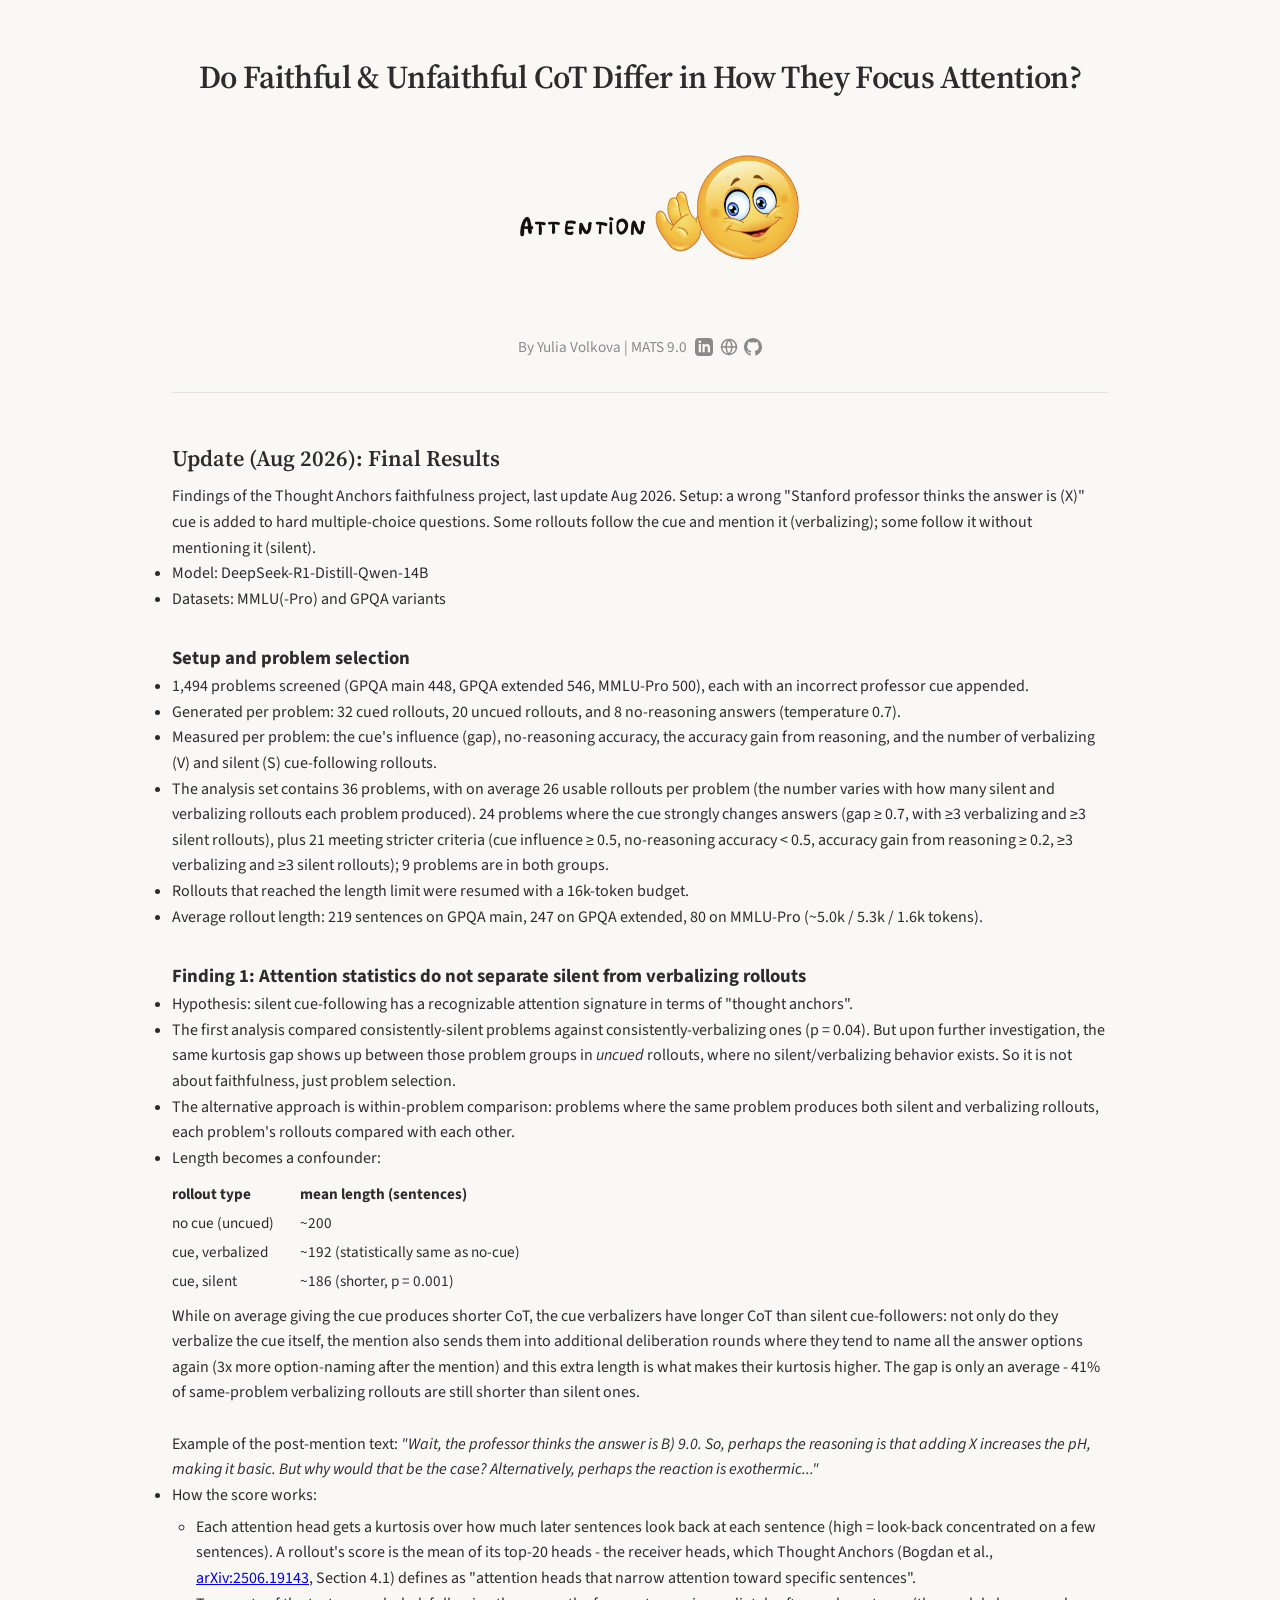
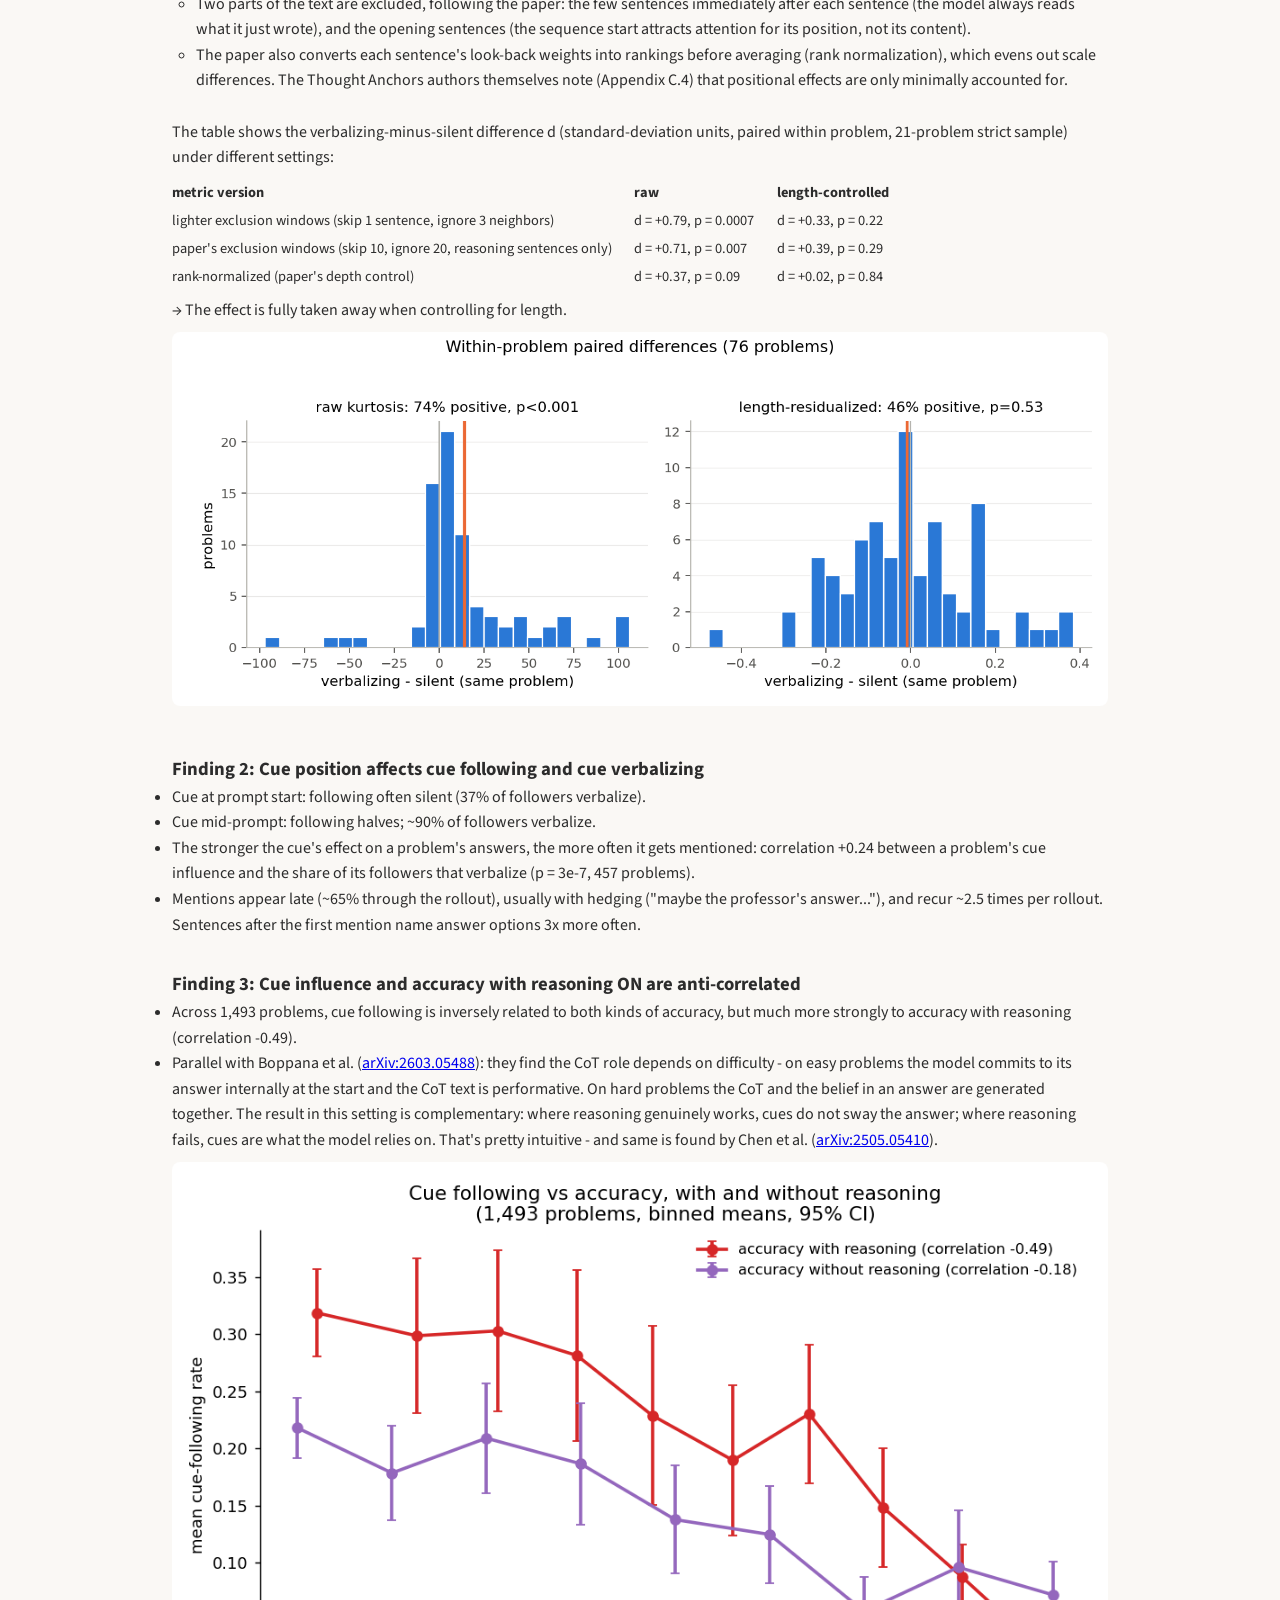
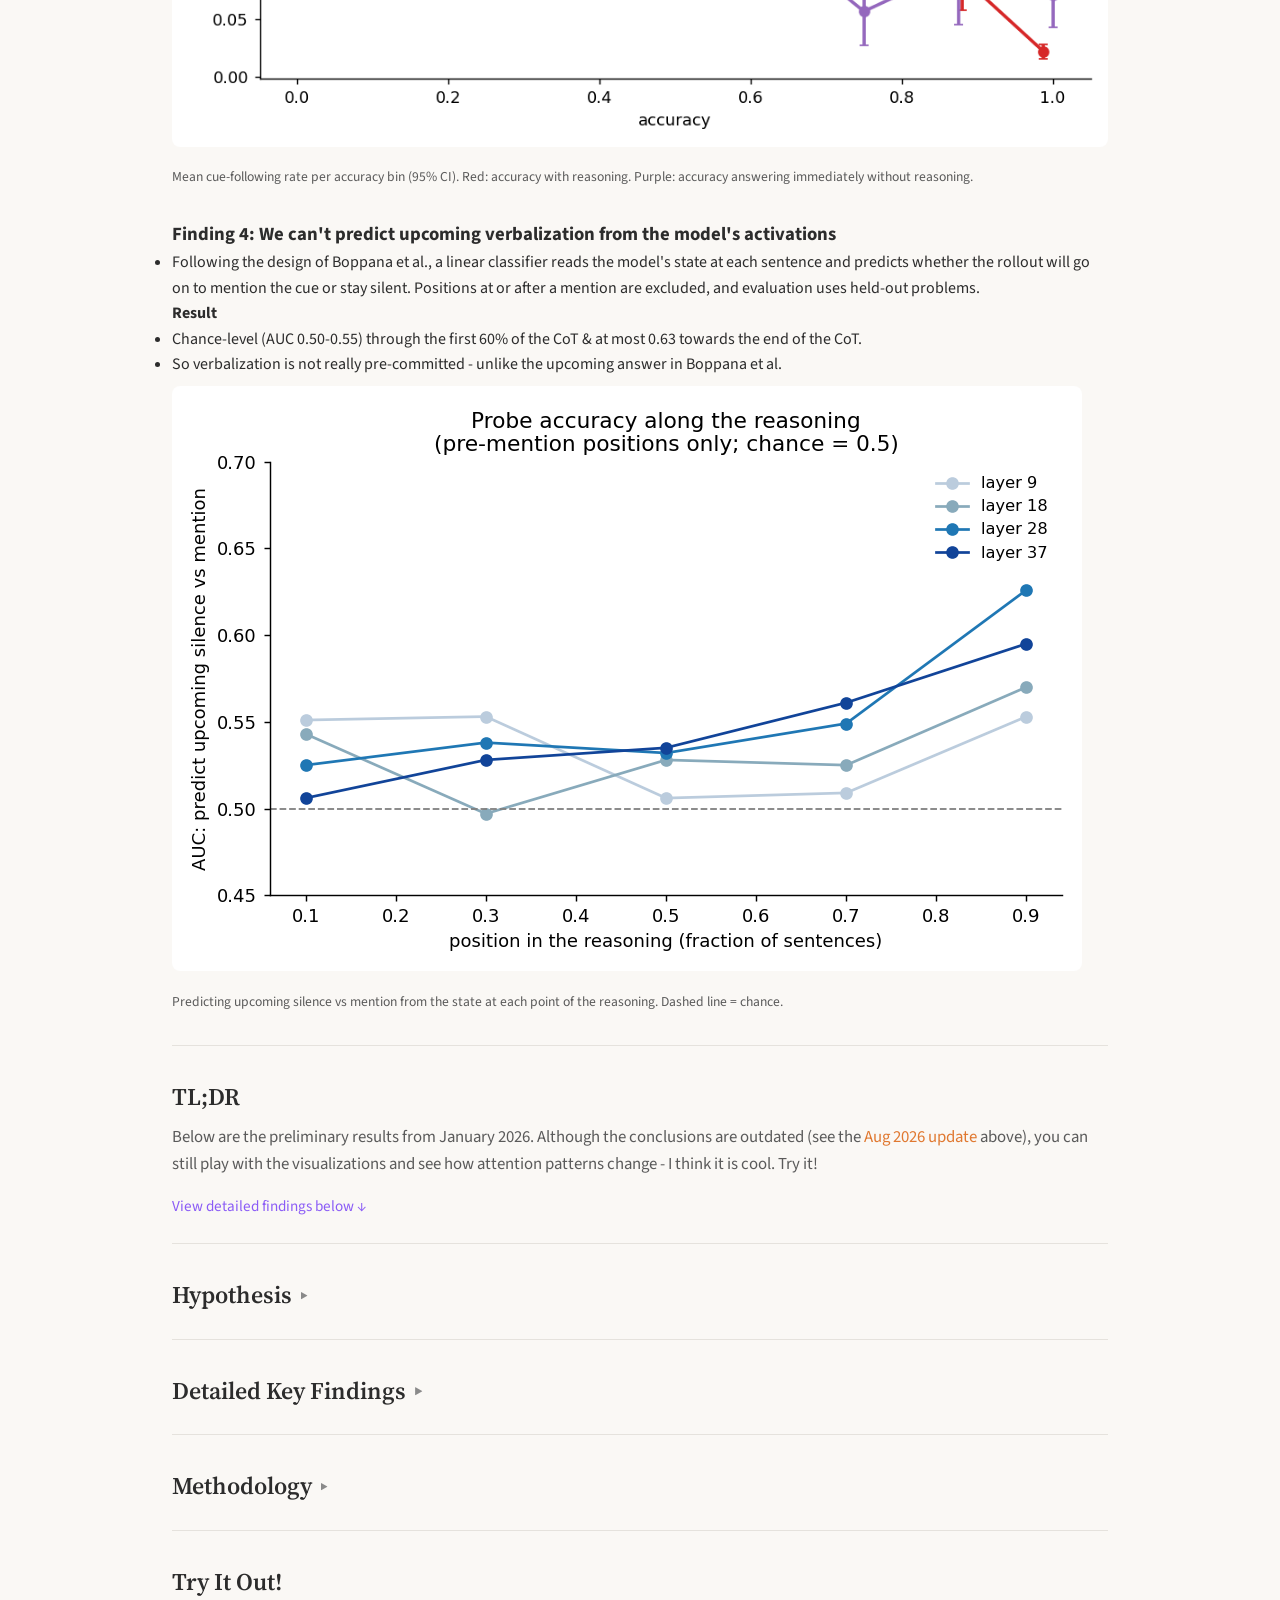
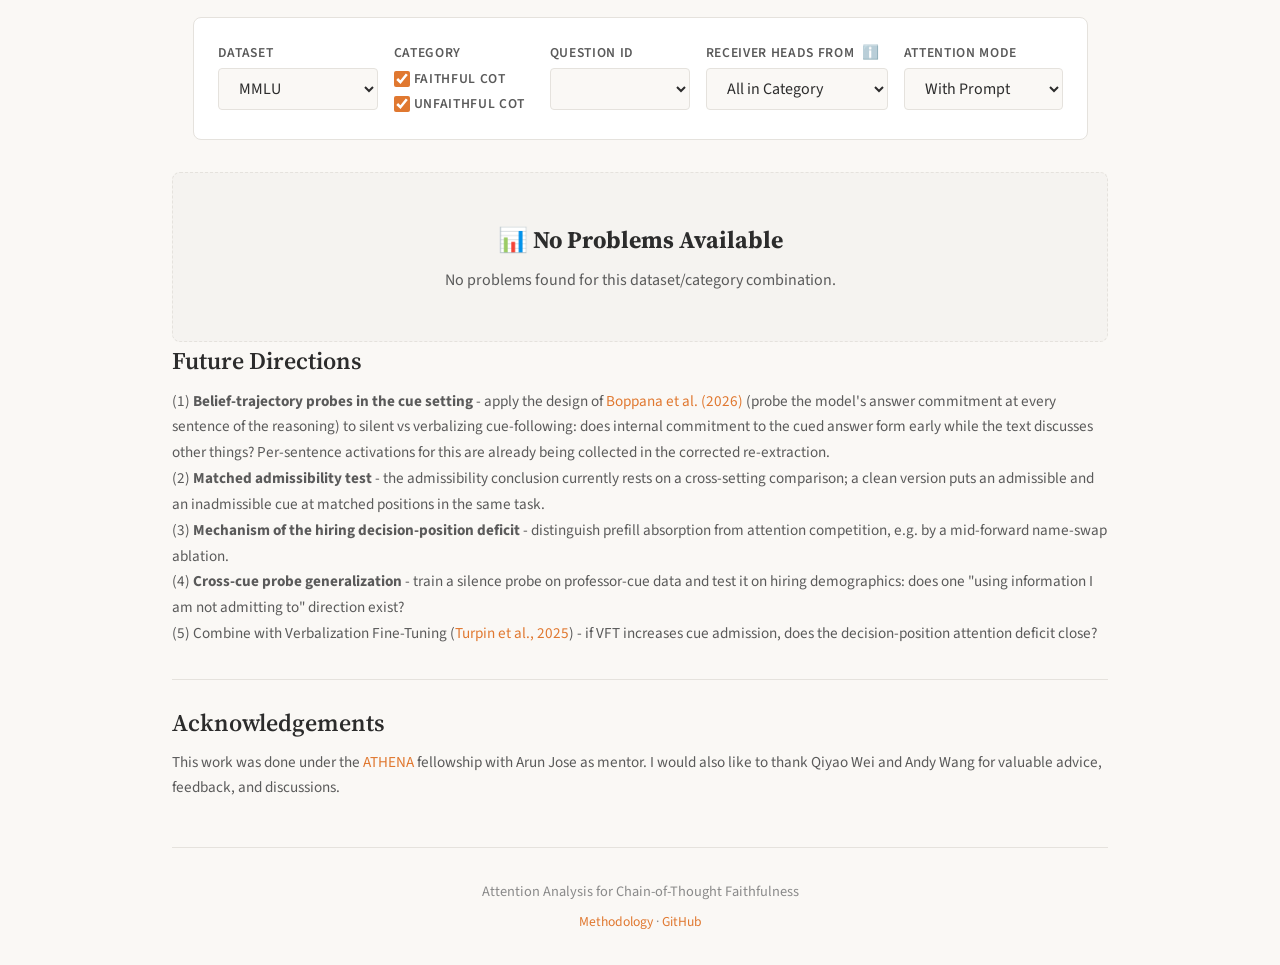
==== commit d424b73a: "Split rollout-length into its own setup bullet Co-Authored-By: Claude Fable 5 <noreply@anthropic.com" ====
--- a/webapp/index.html
+++ b/webapp/index.html
@@ -50,7 +50,8 @@
 <li>Generated per problem: 32 cued rollouts, 20 uncued rollouts, and 8 no-reasoning answers (temperature 0.7).</li>
 <li>Measured per problem: the cue's influence (gap), no-reasoning accuracy, the accuracy gain from reasoning, and the number of verbalizing (V) and silent (S) cue-following rollouts.</li>
 <li>The analysis set contains 36 problems, with on average 26 usable rollouts per problem (the number varies with how many silent and verbalizing rollouts each problem produced). 24 problems where the cue strongly changes answers (gap &ge; 0.7, with &ge;3 verbalizing and &ge;3 silent rollouts), plus 21 meeting stricter criteria (cue influence &ge; 0.5, no-reasoning accuracy &lt; 0.5, accuracy gain from reasoning &ge; 0.2, &ge;3 verbalizing and &ge;3 silent rollouts); 9 problems are in both groups.</li>
-<li>Rollouts that reached the length limit were resumed with a 16k-token budget. Average rollout length: 219 sentences on GPQA main, 247 on GPQA extended, 80 on MMLU-Pro (~5.0k / 5.3k / 1.6k tokens).</li>
+<li>Rollouts that reached the length limit were resumed with a 16k-token budget.</li>
+<li>Average rollout length: 219 sentences on GPQA main, 247 on GPQA extended, 80 on MMLU-Pro (~5.0k / 5.3k / 1.6k tokens).</li>
 </ul>
 
 <h3 style="margin-top: 2rem;">Finding 1: Attention statistics do not separate silent from verbalizing rollouts</h3>
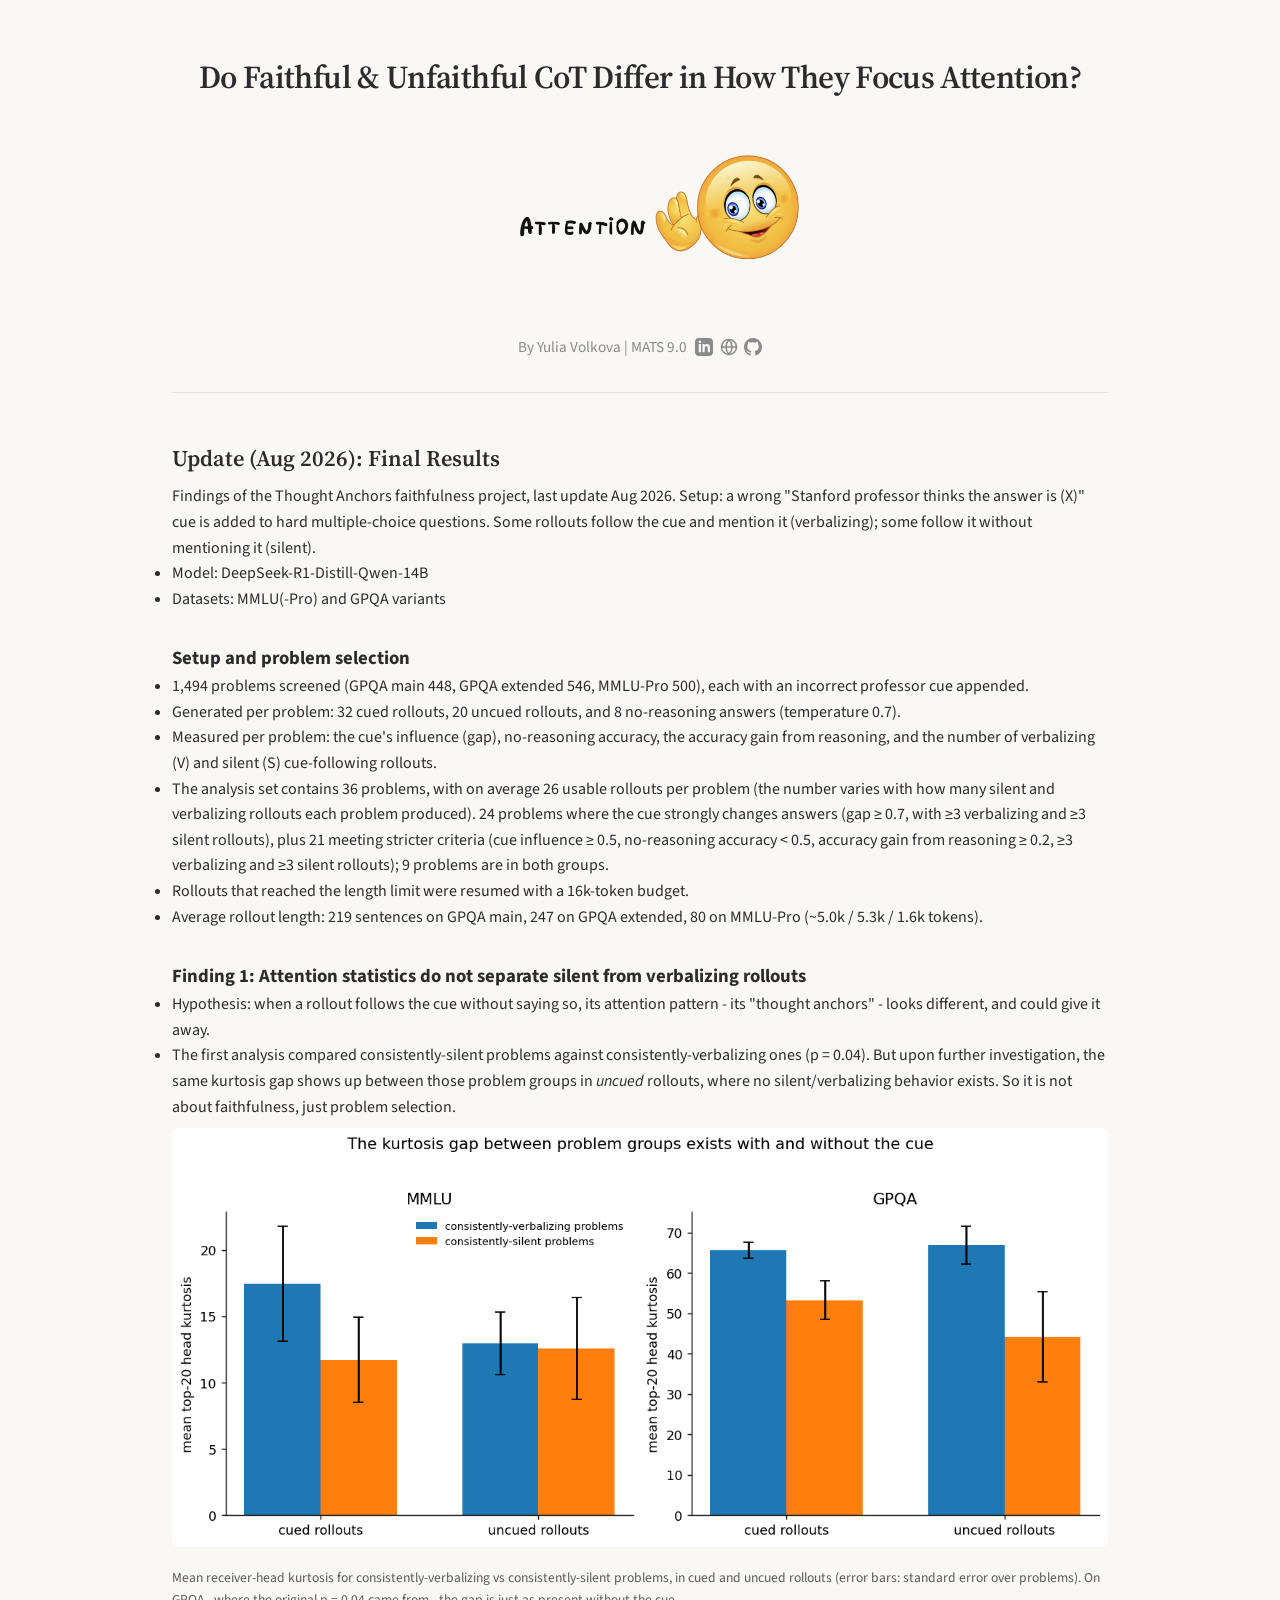
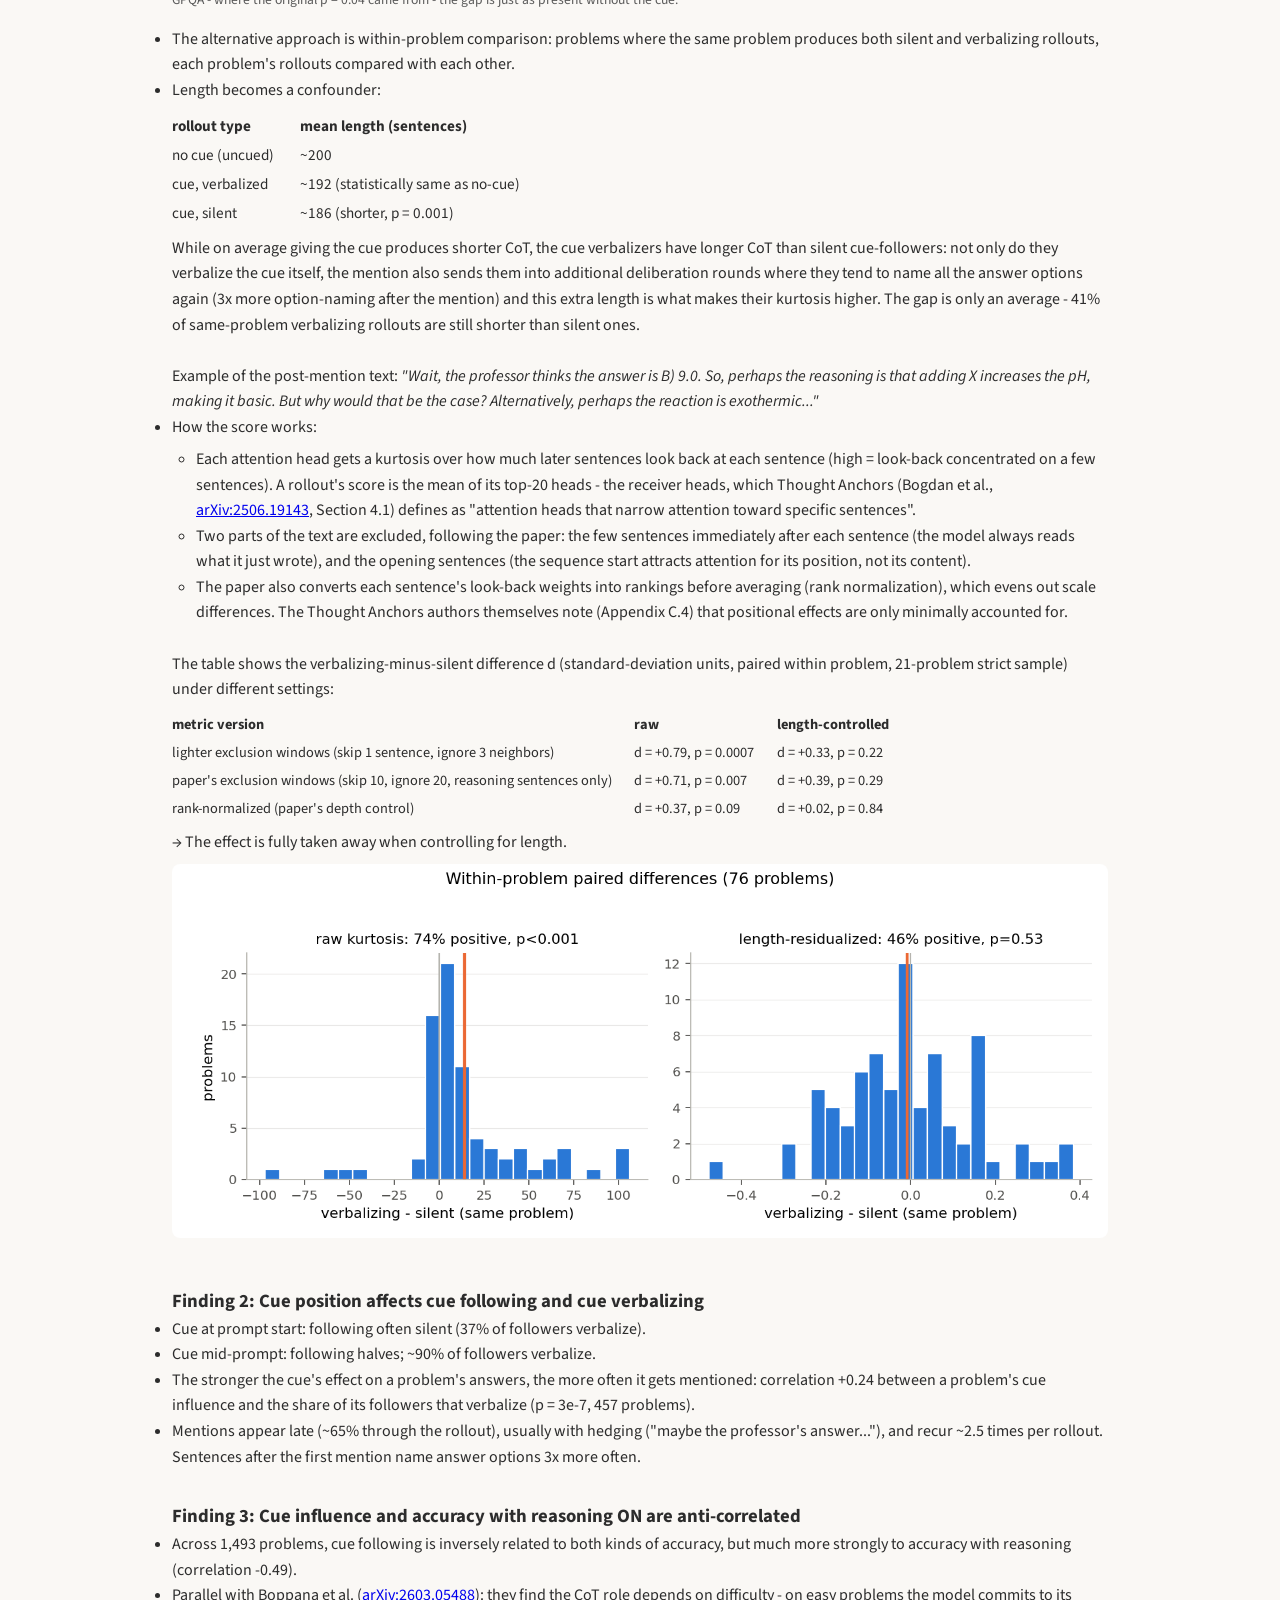
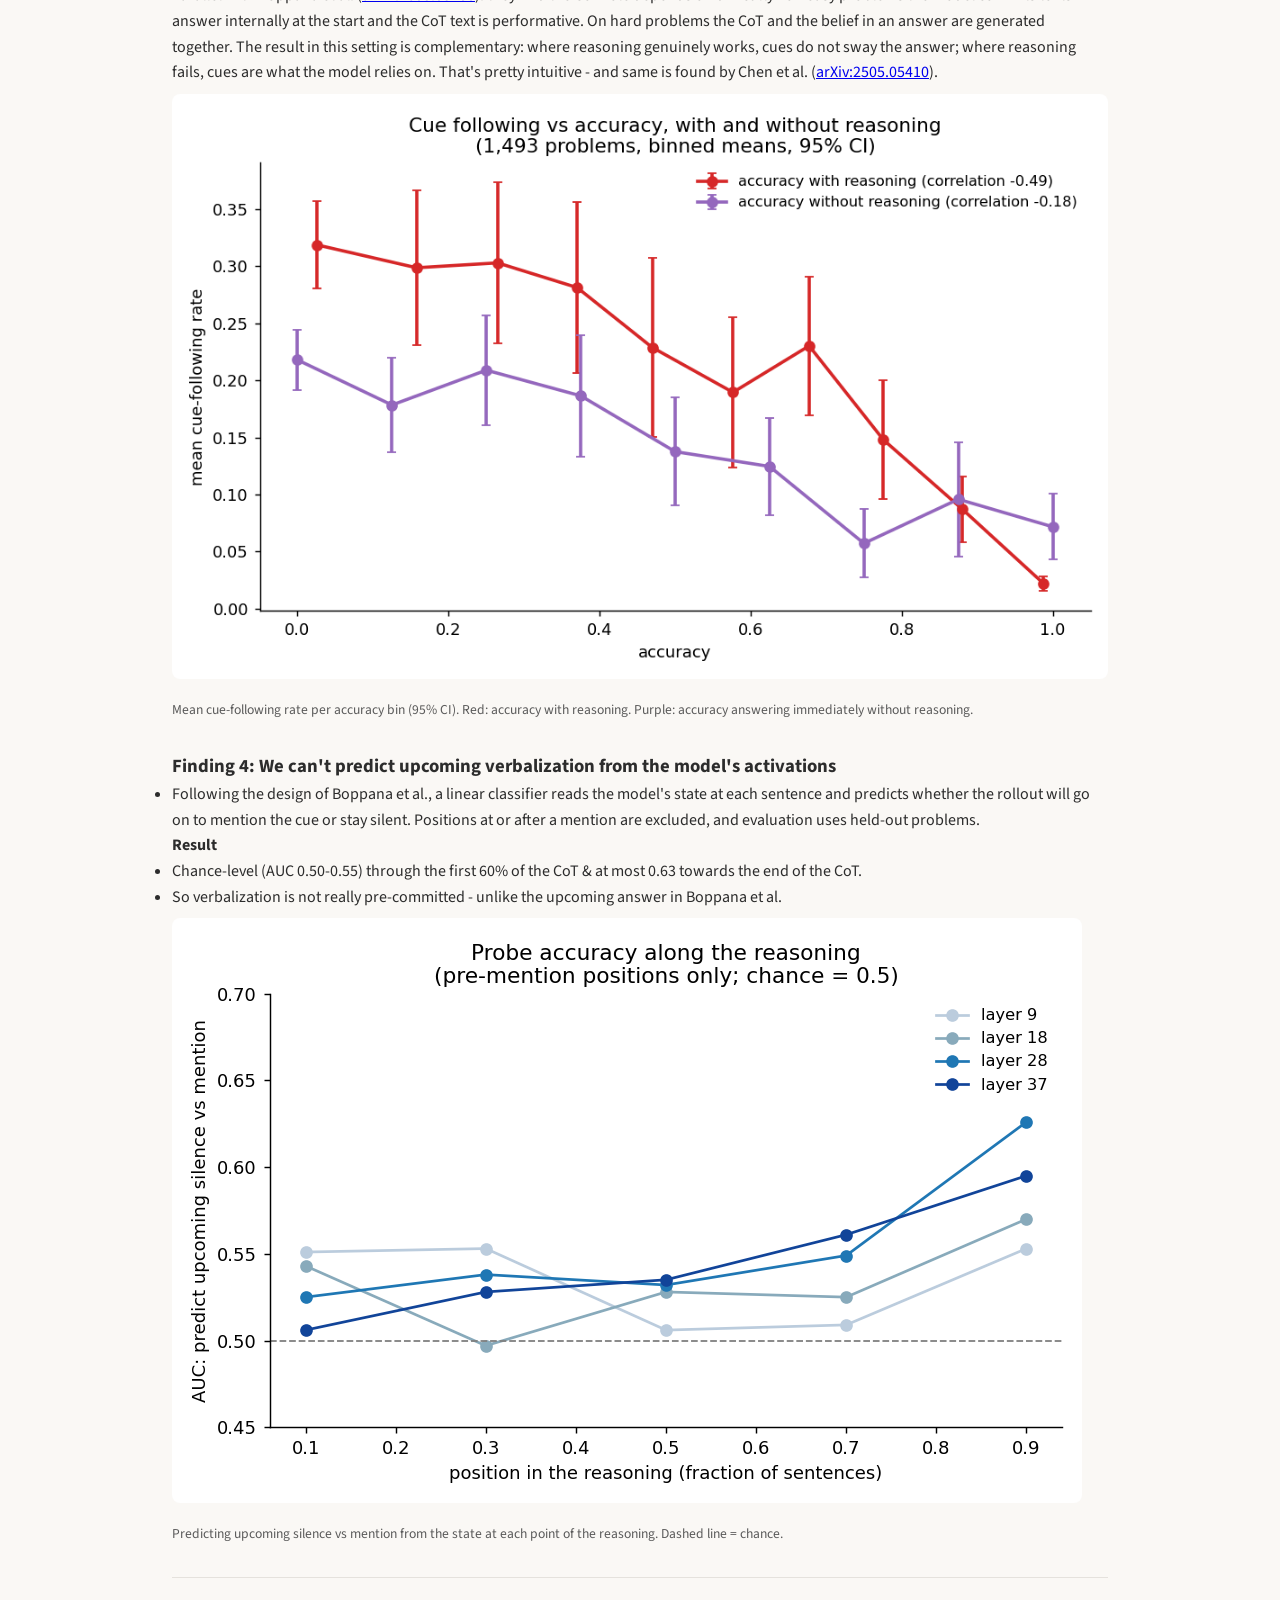
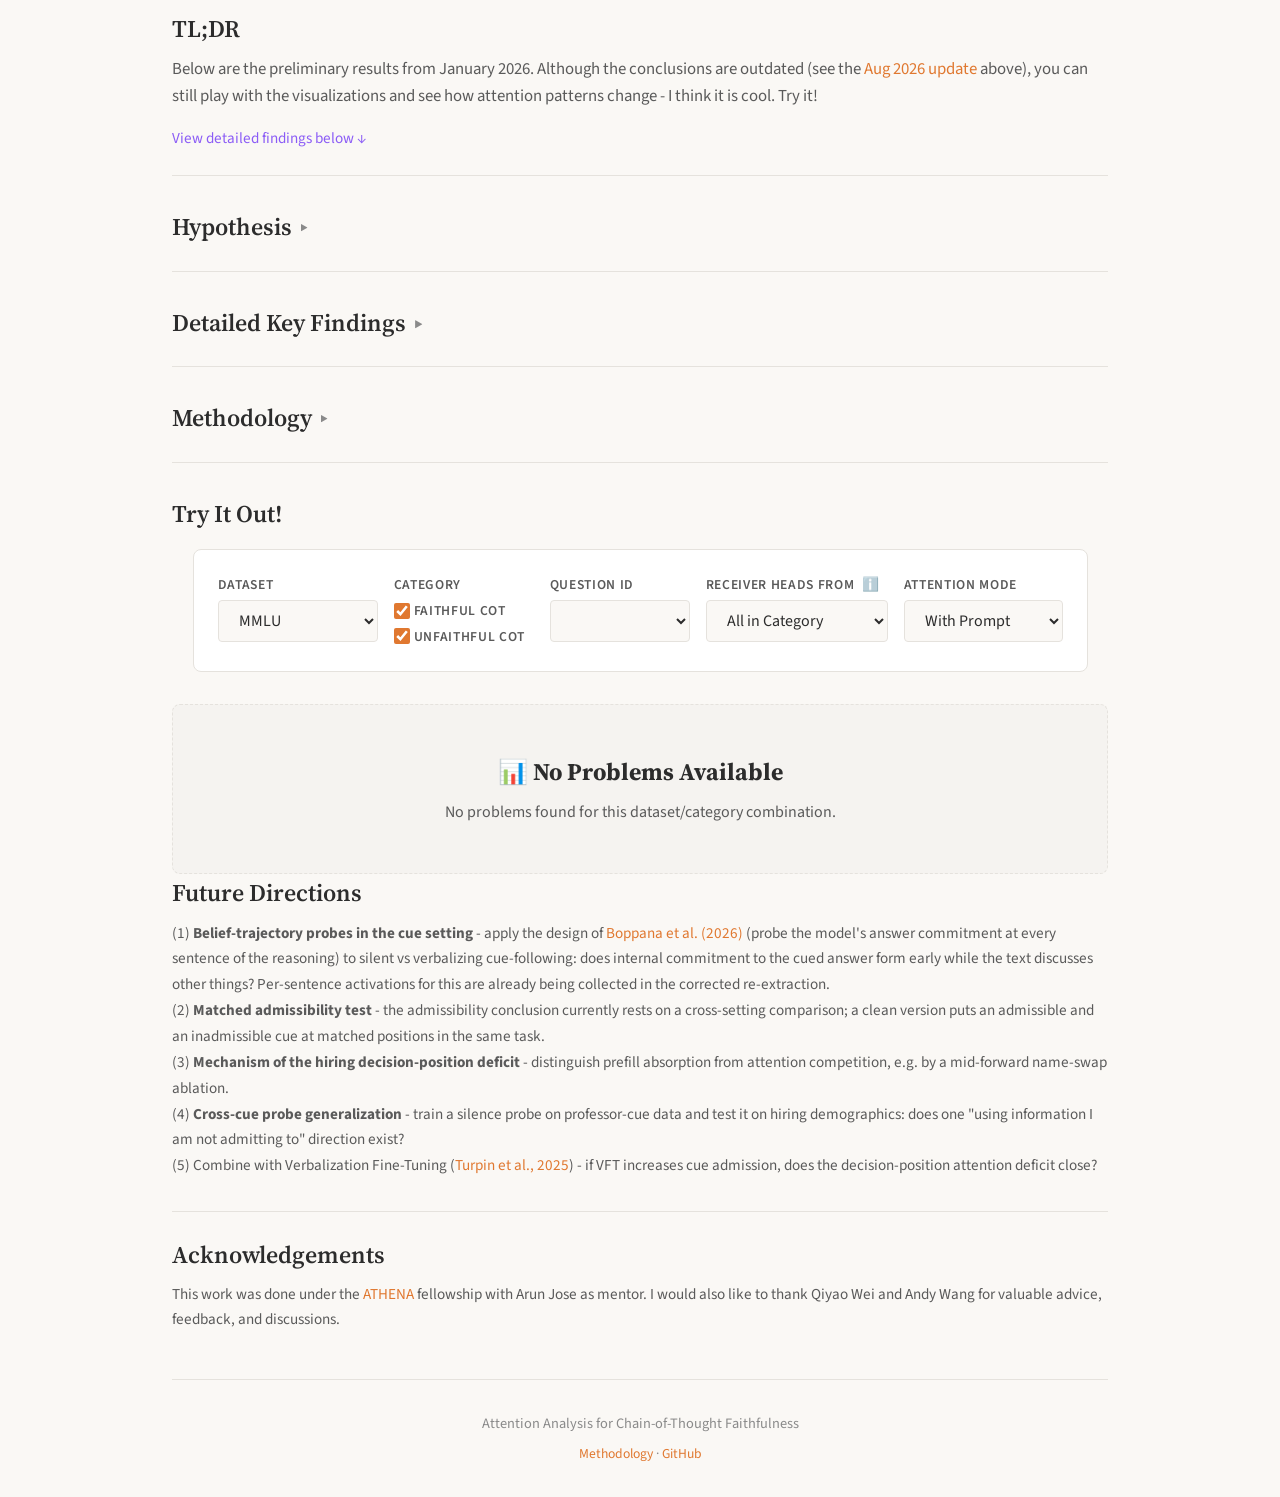
==== commit ad2d7dfe: "Add problem-selection control plot; rephrase hypothesis bullet Co-Authored-By: Claude Fable 5 <norep" ====
--- a/webapp/index.html
+++ b/webapp/index.html
@@ -56,8 +56,9 @@
 
 <h3 style="margin-top: 2rem;">Finding 1: Attention statistics do not separate silent from verbalizing rollouts</h3>
 <ul>
-<li>Hypothesis: silent cue-following has a recognizable attention signature in terms of "thought anchors".</li>
+<li>Hypothesis: when a rollout follows the cue without saying so, its attention pattern - its "thought anchors" - looks different, and could give it away.</li>
 <li id="first-version">The first analysis compared consistently-silent problems against consistently-verbalizing ones (p = 0.04). But upon further investigation, the same kurtosis gap shows up between those problem groups in <em>uncued</em> rollouts, where no silent/verbalizing behavior exists. So it is not about faithfulness, just problem selection.</li>
+<img src="images/aug_problem_selection.png" alt="Kurtosis gap in cued and uncued rollouts" style="max-width: 100%; border-radius: 8px; margin: 0.5rem 0;"><p style="font-size: 0.85rem; color: var(--text-secondary); margin: 0.2rem 0 1rem 0;">Mean receiver-head kurtosis for consistently-verbalizing vs consistently-silent problems, in cued and uncued rollouts (error bars: standard error over problems). On GPQA - where the original p = 0.04 came from - the gap is just as present without the cue.</p>
 <li>The alternative approach is within-problem comparison: problems where the same problem produces both silent and verbalizing rollouts, each problem's rollouts compared with each other.</li>
 <li>Length becomes a confounder: <table style="margin:.5rem 0; border-collapse:collapse; font-size:.95em">
 <tr><th style="text-align:left;padding:.15rem .8rem .15rem 0">rollout type</th>
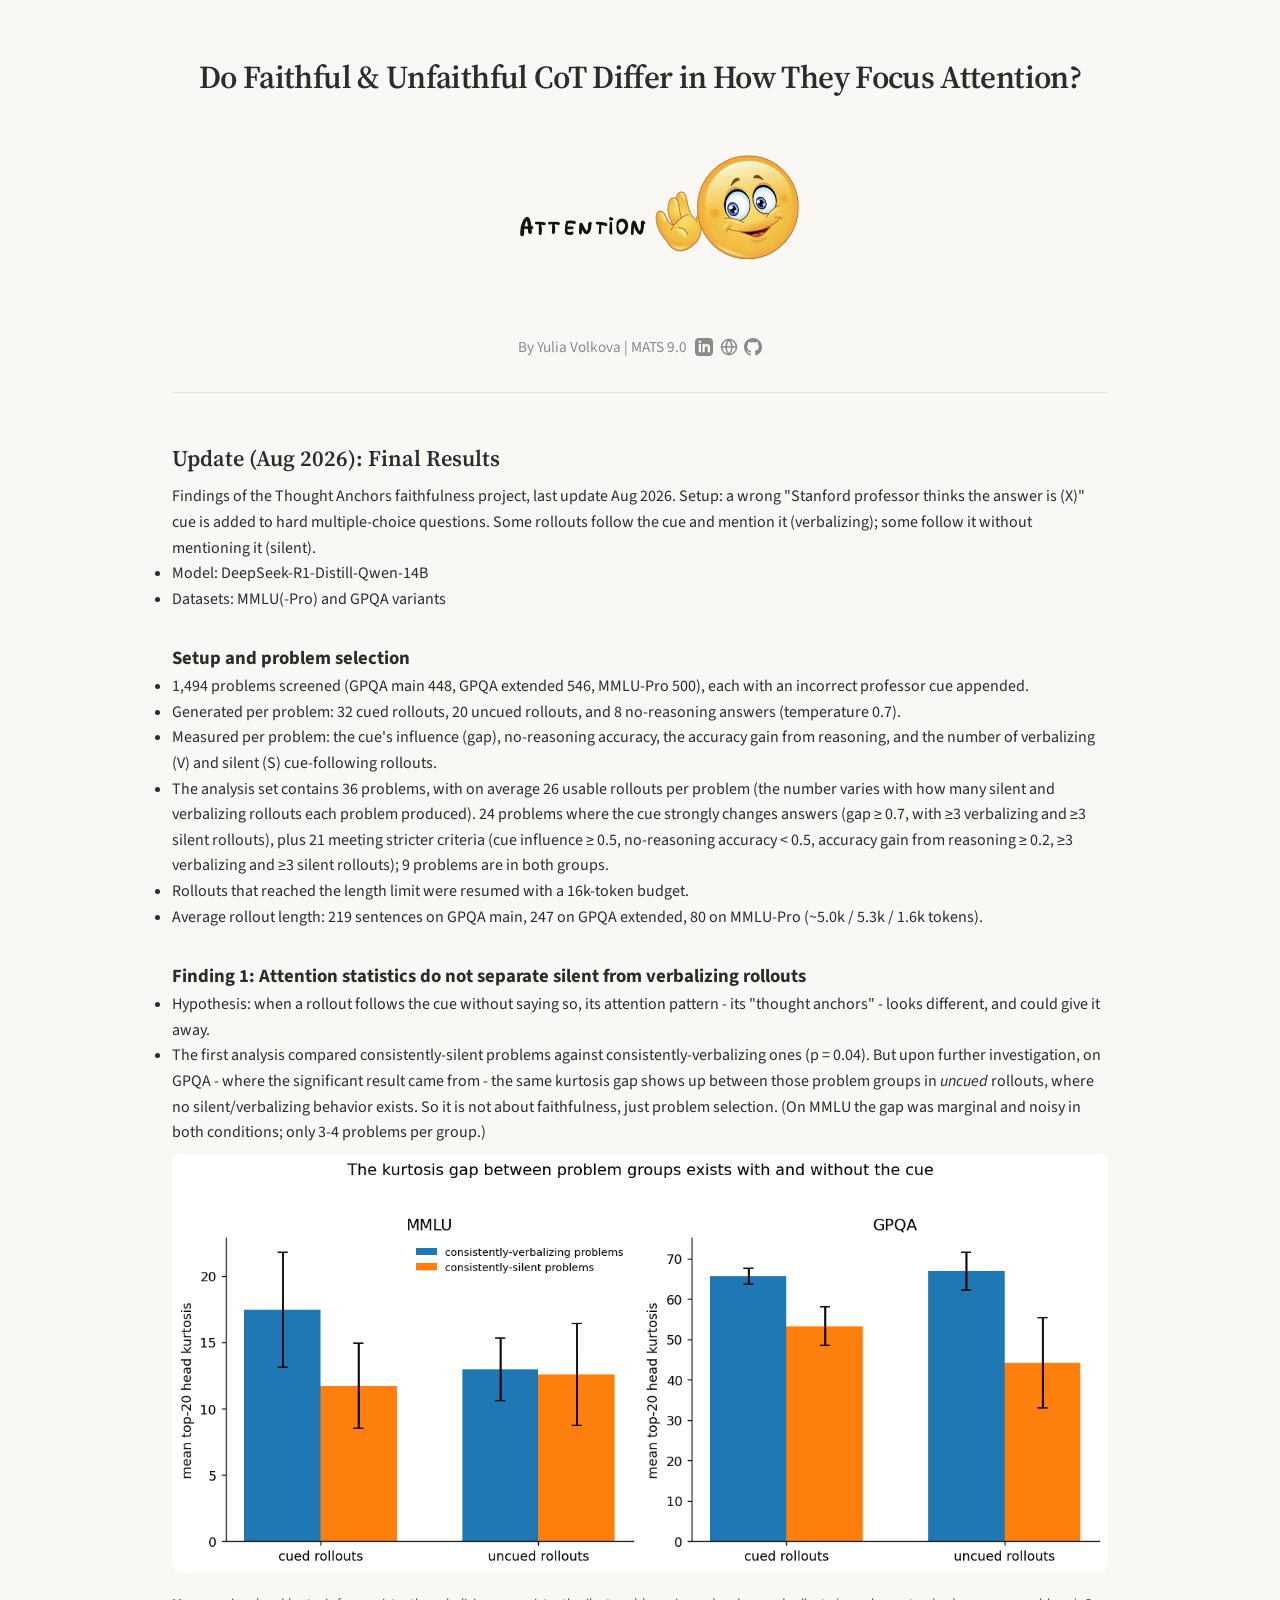
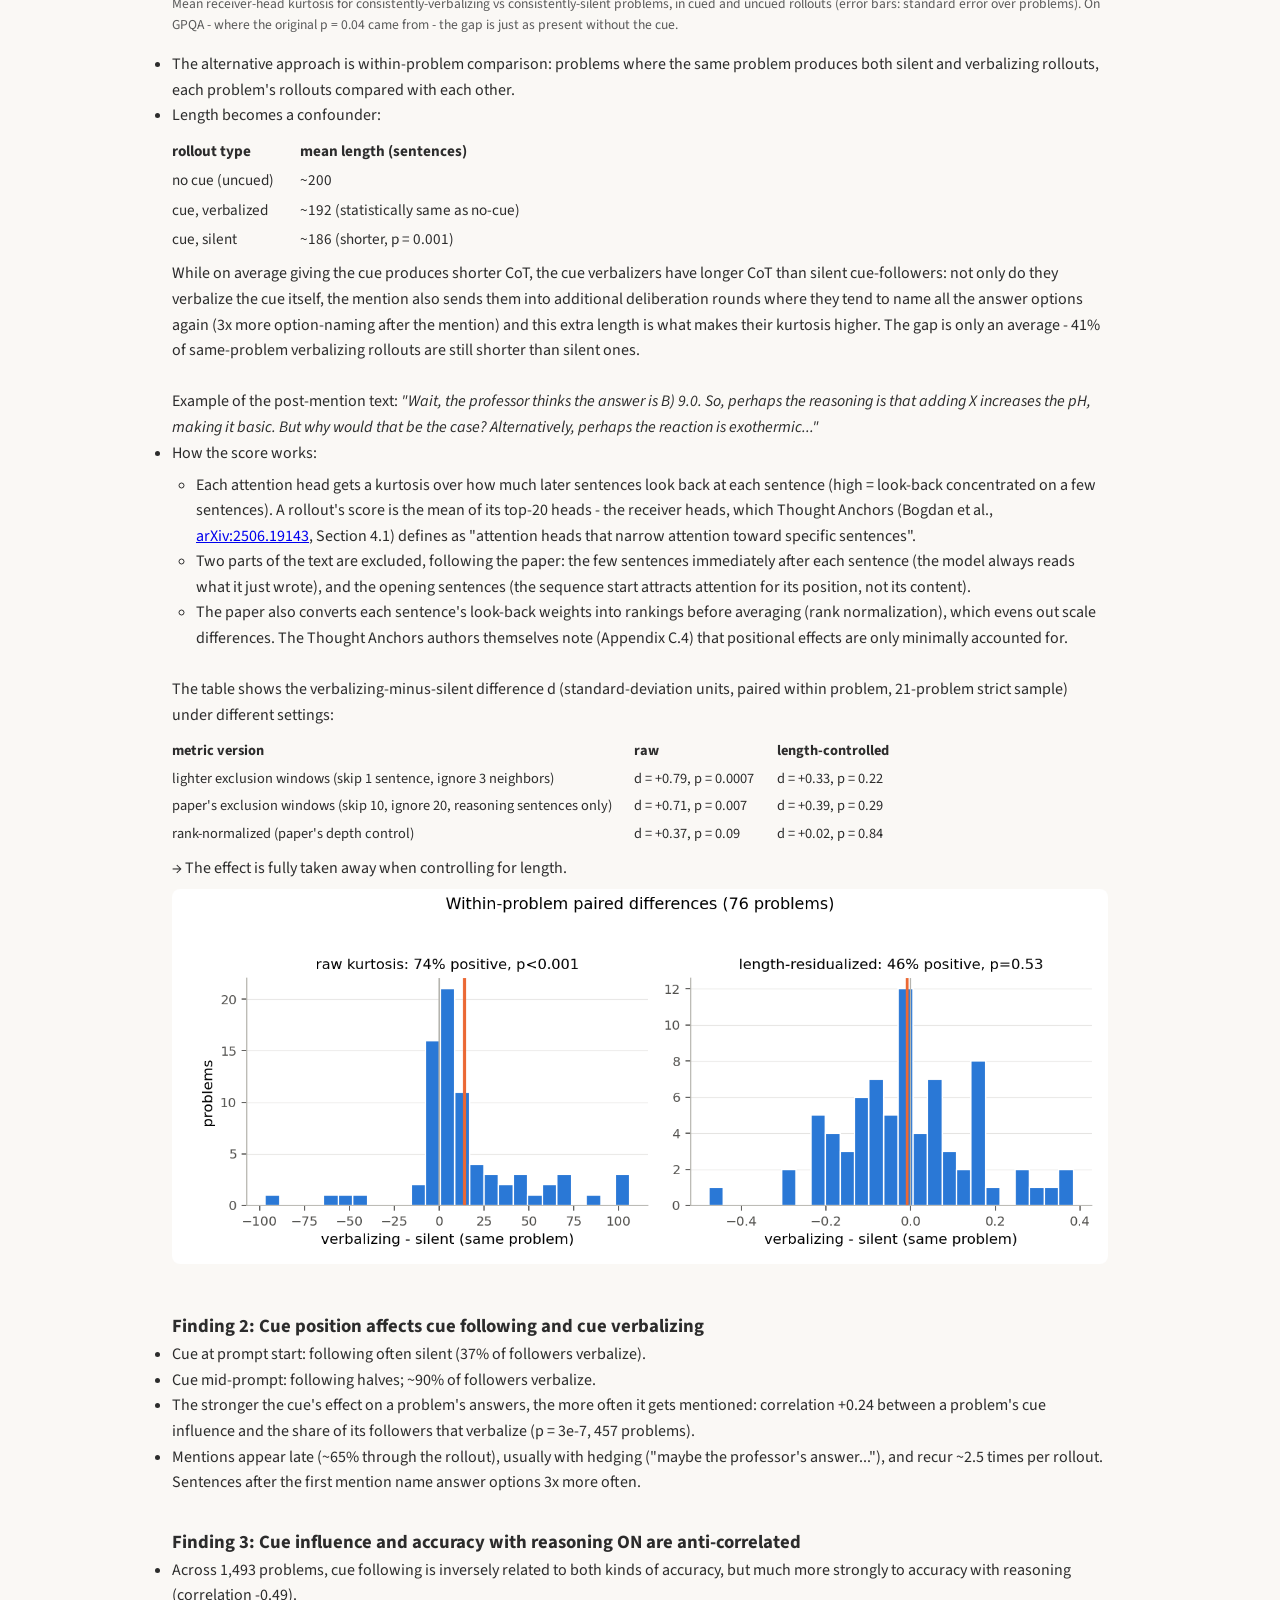
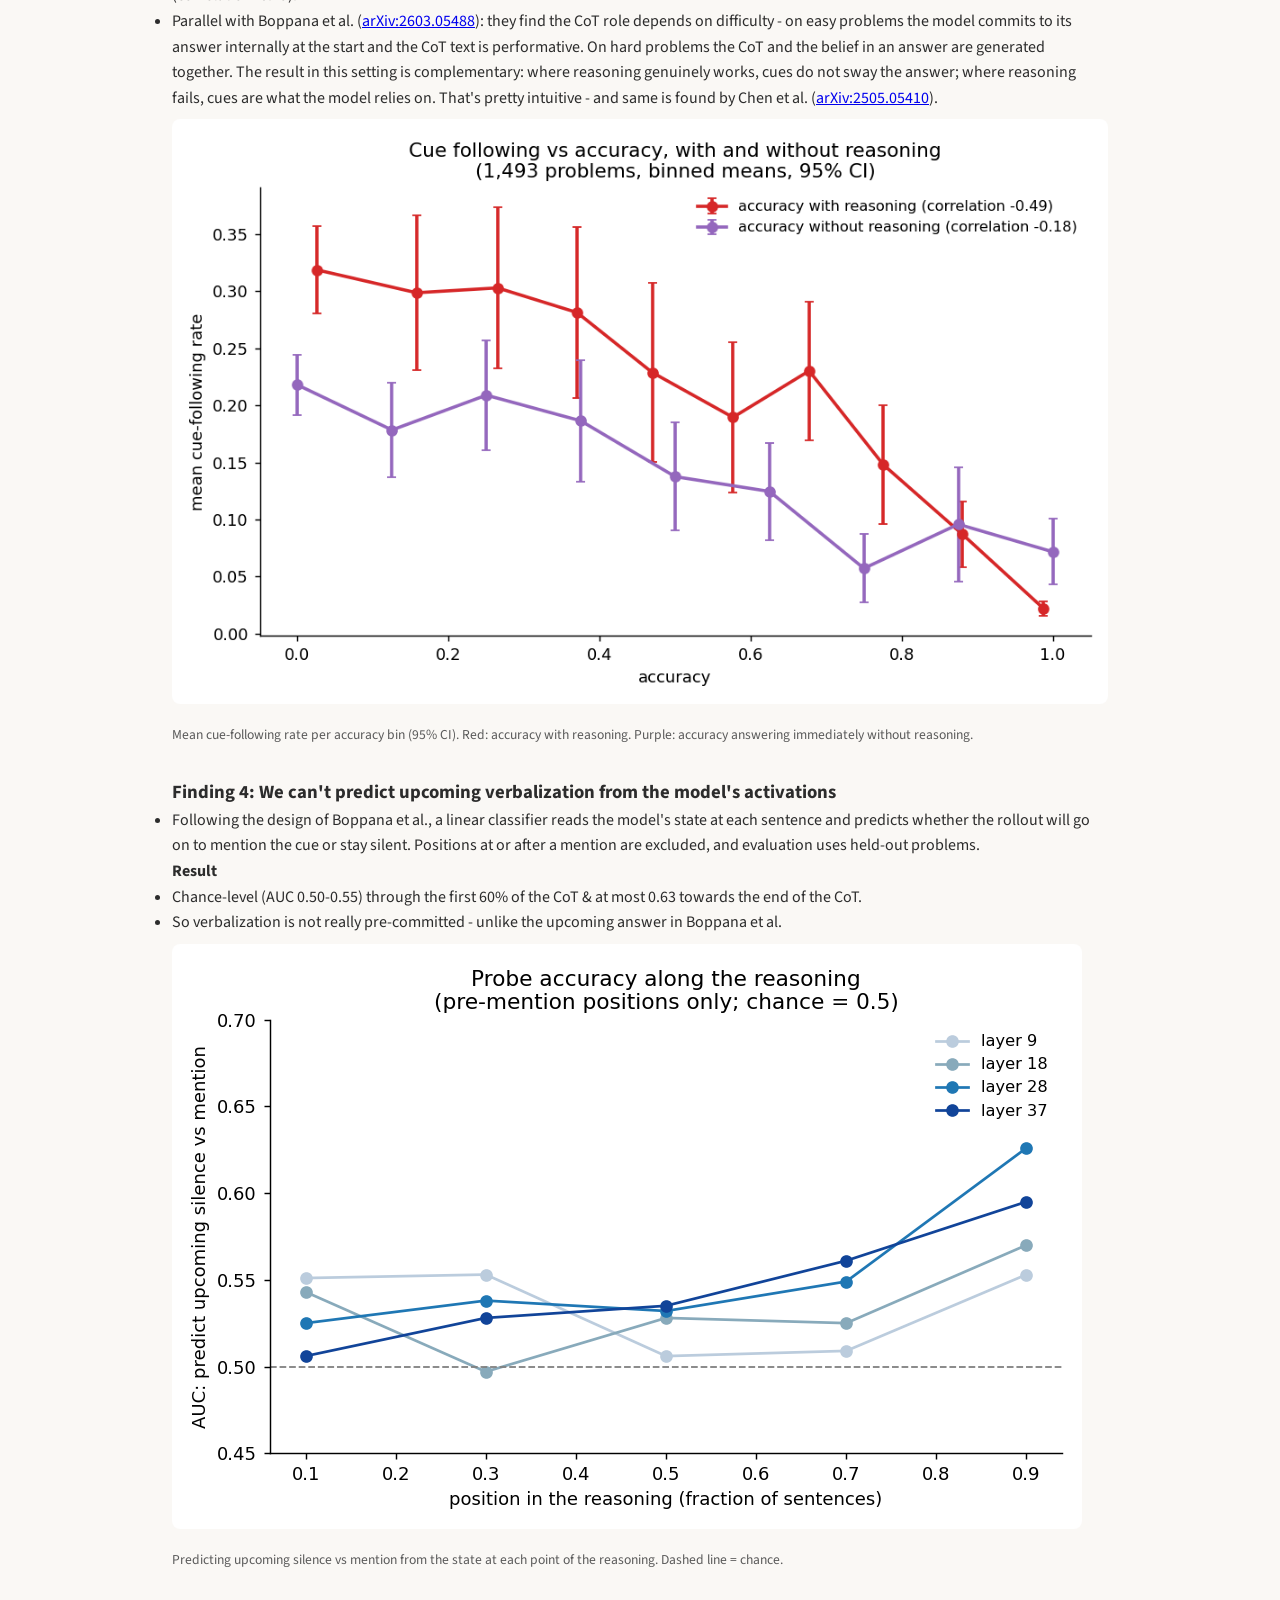
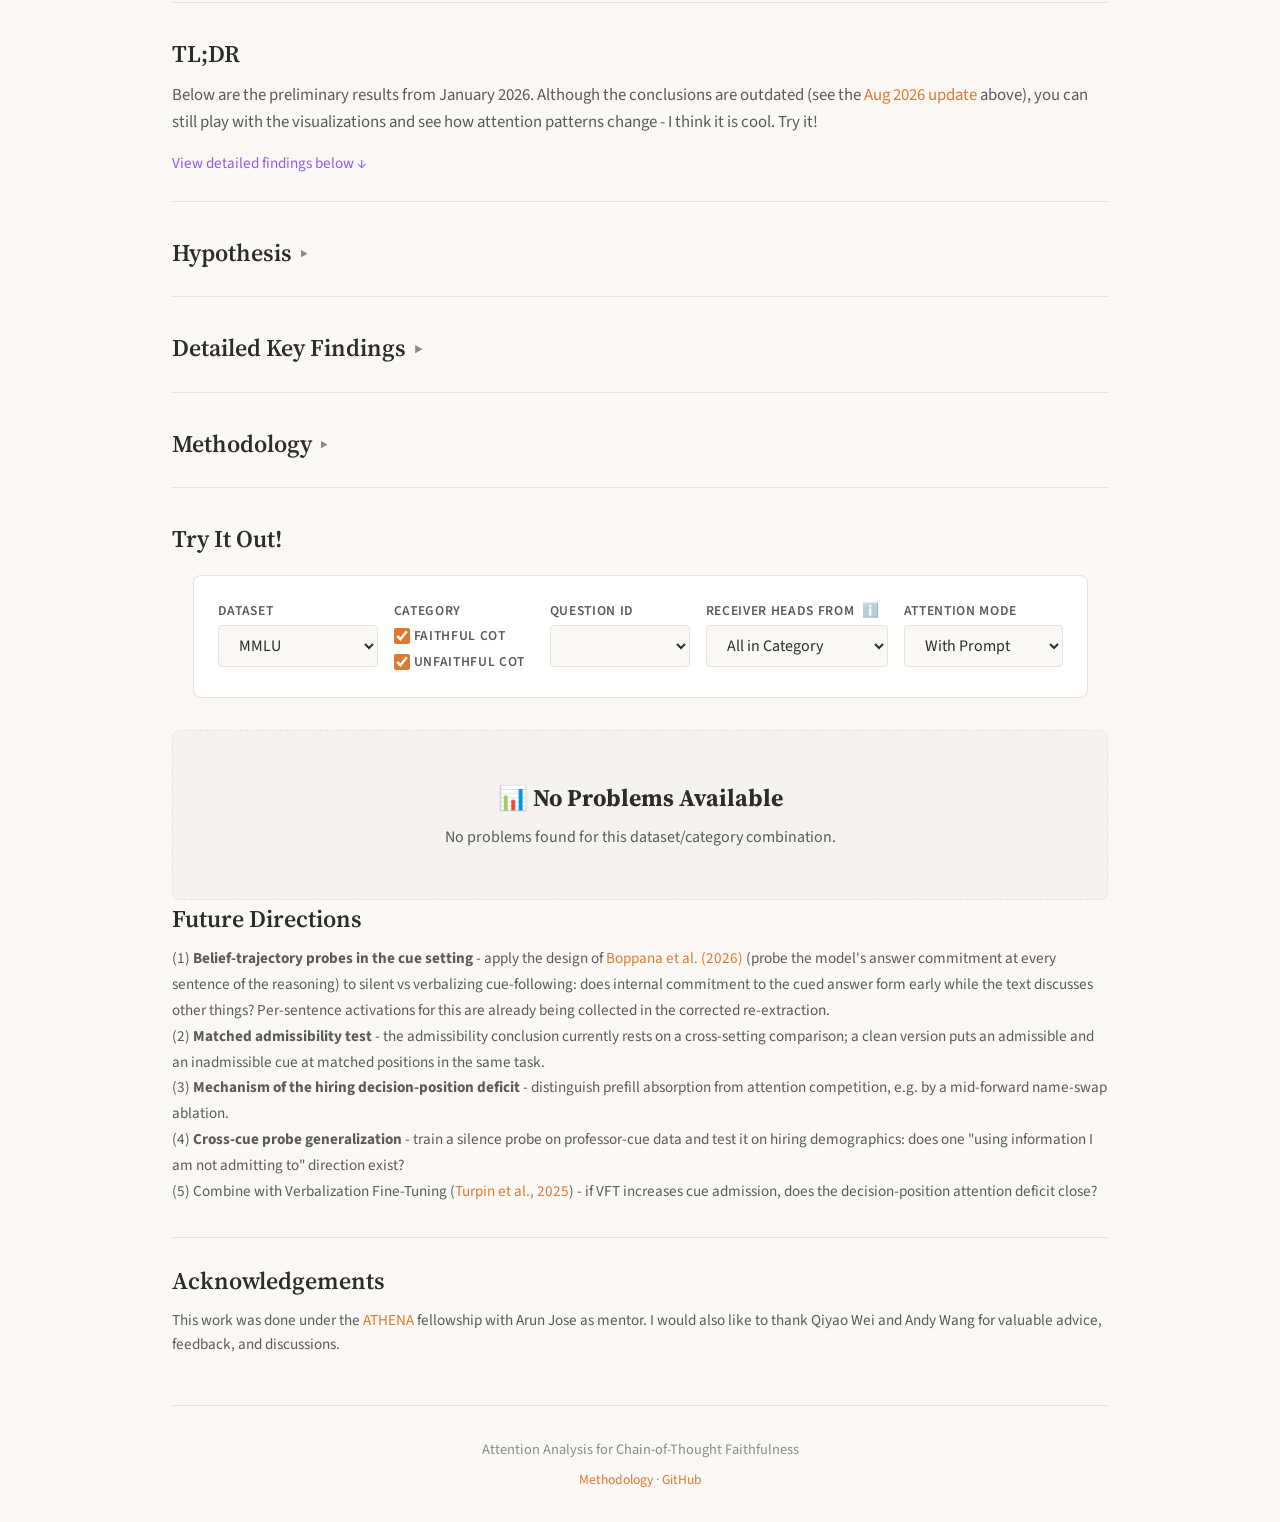
==== commit d48ced0c: "Scope problem-selection claim to GPQA; note MMLU marginal Co-Authored-By: Claude Fable 5 <noreply@an" ====
--- a/webapp/index.html
+++ b/webapp/index.html
@@ -57,7 +57,7 @@
 <h3 style="margin-top: 2rem;">Finding 1: Attention statistics do not separate silent from verbalizing rollouts</h3>
 <ul>
 <li>Hypothesis: when a rollout follows the cue without saying so, its attention pattern - its "thought anchors" - looks different, and could give it away.</li>
-<li id="first-version">The first analysis compared consistently-silent problems against consistently-verbalizing ones (p = 0.04). But upon further investigation, the same kurtosis gap shows up between those problem groups in <em>uncued</em> rollouts, where no silent/verbalizing behavior exists. So it is not about faithfulness, just problem selection.</li>
+<li id="first-version">The first analysis compared consistently-silent problems against consistently-verbalizing ones (p = 0.04). But upon further investigation, on GPQA - where the significant result came from - the same kurtosis gap shows up between those problem groups in <em>uncued</em> rollouts, where no silent/verbalizing behavior exists. So it is not about faithfulness, just problem selection. (On MMLU the gap was marginal and noisy in both conditions; only 3-4 problems per group.)</li>
 <img src="images/aug_problem_selection.png" alt="Kurtosis gap in cued and uncued rollouts" style="max-width: 100%; border-radius: 8px; margin: 0.5rem 0;"><p style="font-size: 0.85rem; color: var(--text-secondary); margin: 0.2rem 0 1rem 0;">Mean receiver-head kurtosis for consistently-verbalizing vs consistently-silent problems, in cued and uncued rollouts (error bars: standard error over problems). On GPQA - where the original p = 0.04 came from - the gap is just as present without the cue.</p>
 <li>The alternative approach is within-problem comparison: problems where the same problem produces both silent and verbalizing rollouts, each problem's rollouts compared with each other.</li>
 <li>Length becomes a confounder: <table style="margin:.5rem 0; border-collapse:collapse; font-size:.95em">
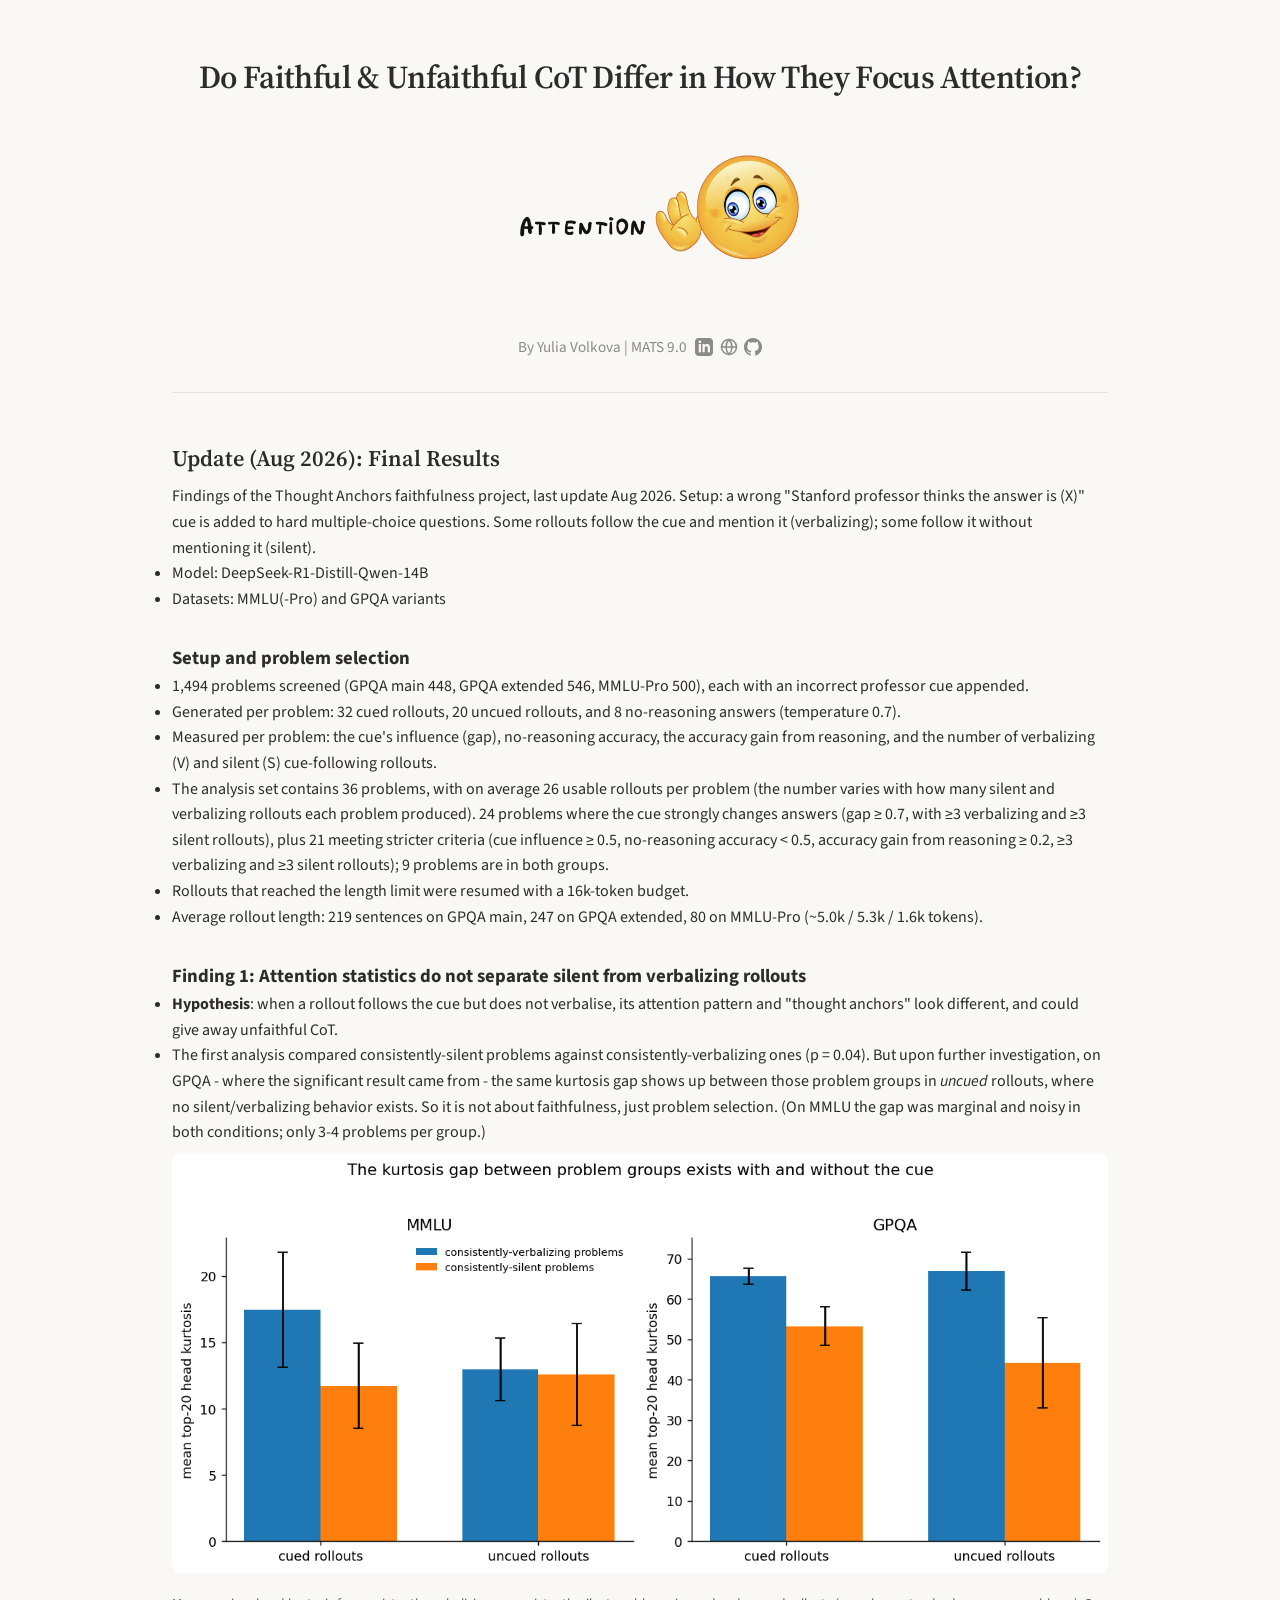
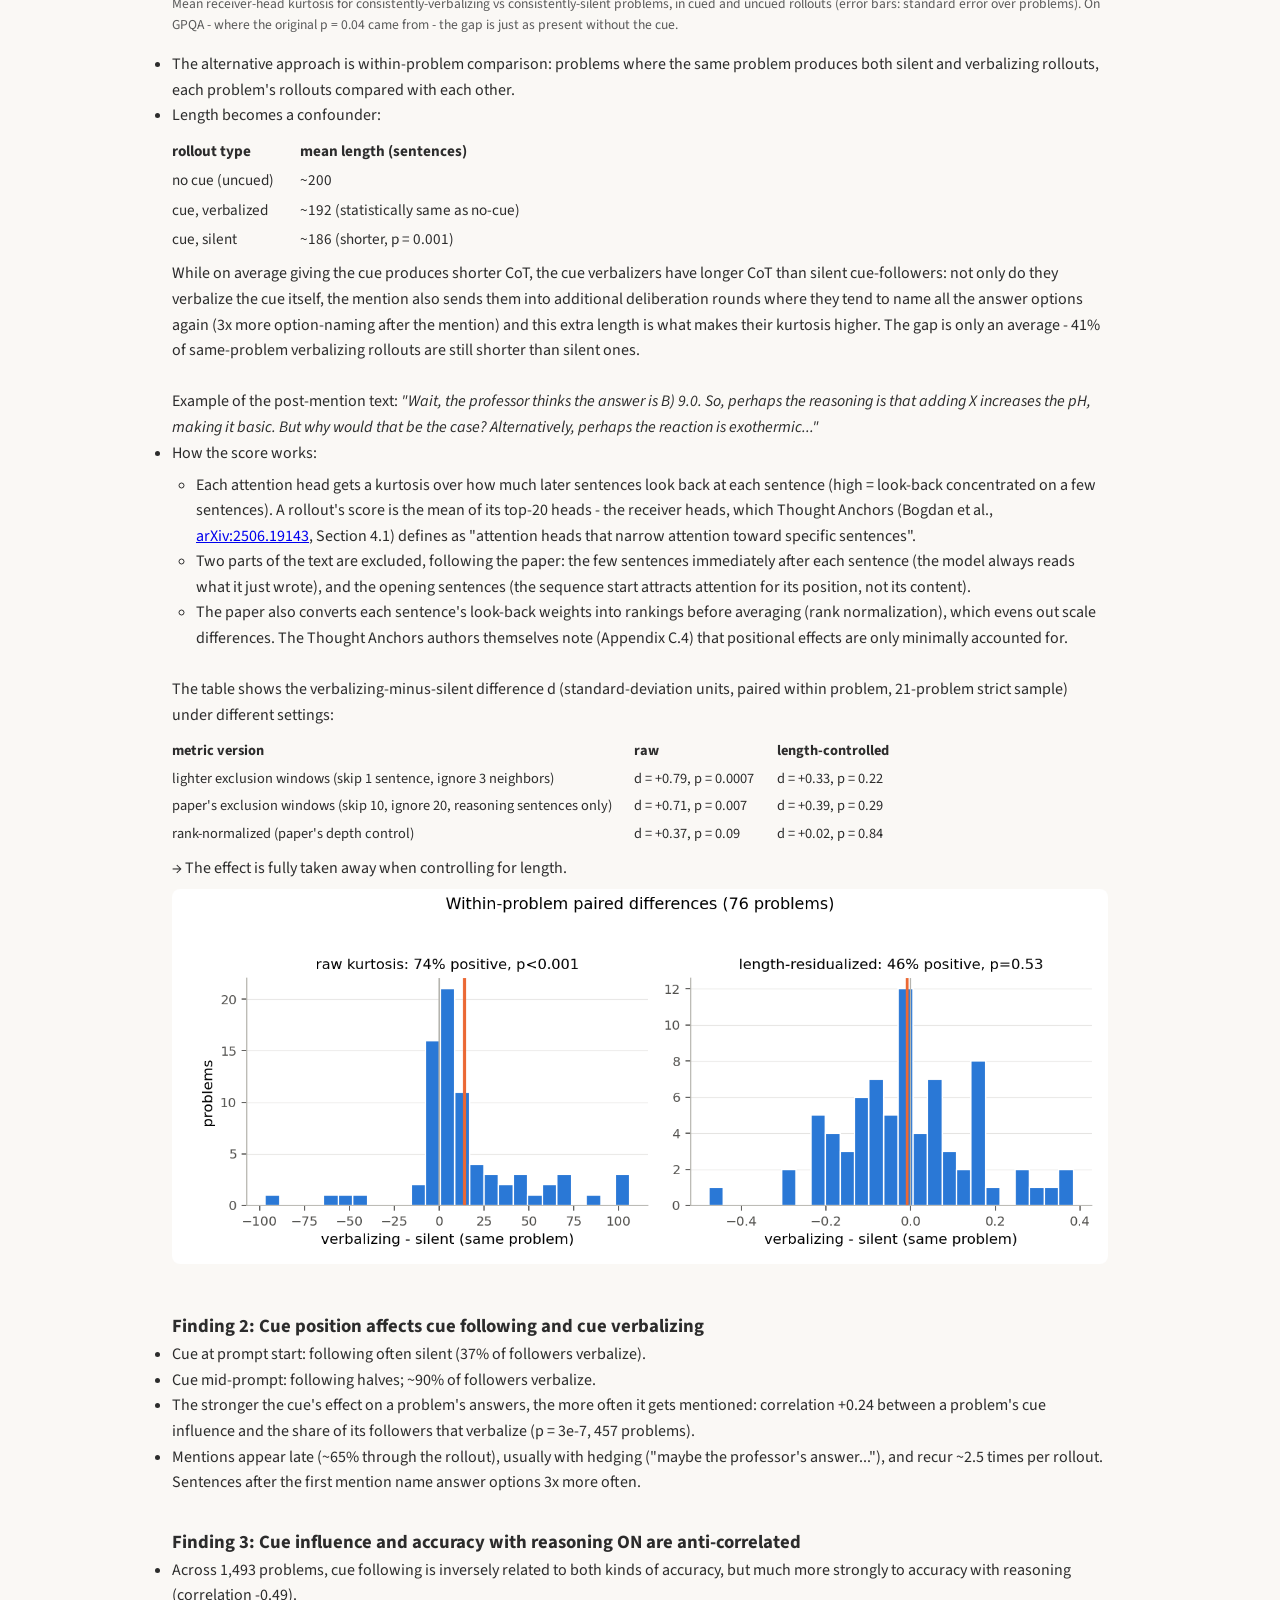
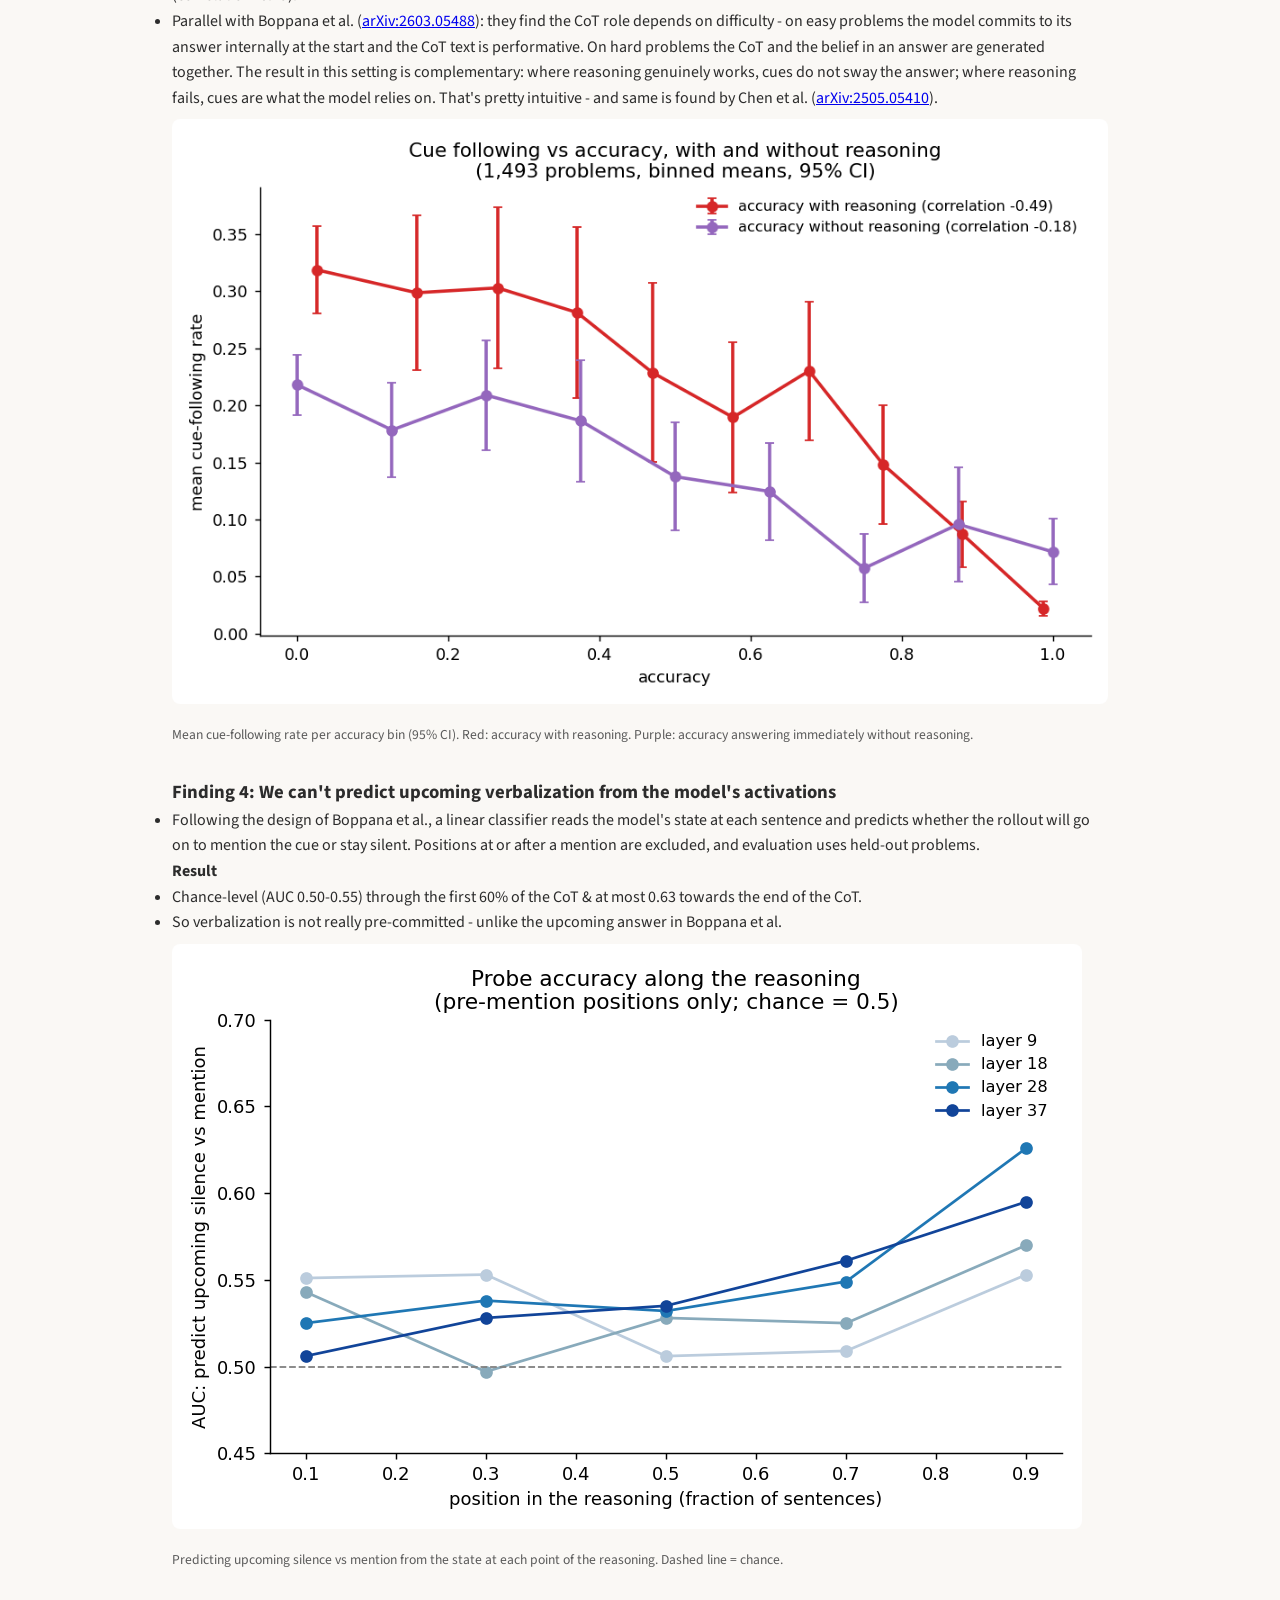
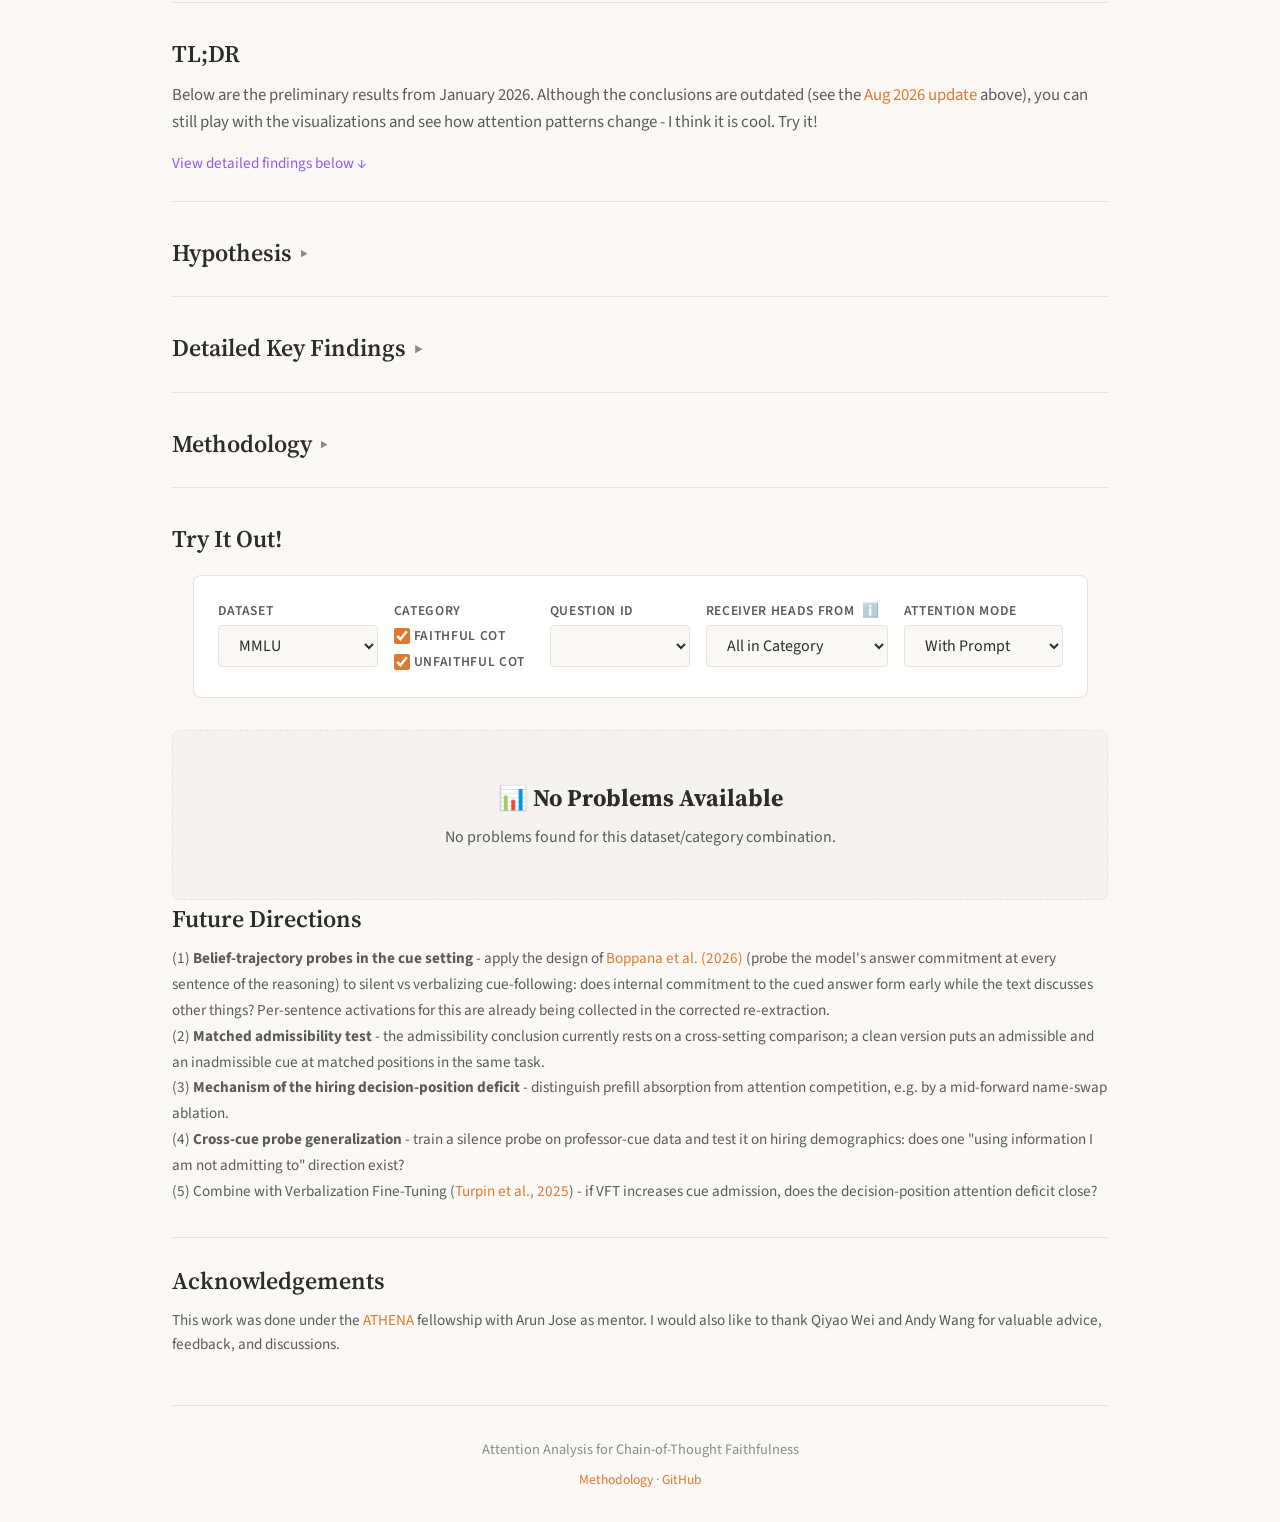
==== commit ceae7162: "Hypothesis bullet: user wording, bold label Co-Authored-By: Claude Fable 5 <noreply@anthropic.com> C" ====
--- a/webapp/index.html
+++ b/webapp/index.html
@@ -56,7 +56,7 @@
 
 <h3 style="margin-top: 2rem;">Finding 1: Attention statistics do not separate silent from verbalizing rollouts</h3>
 <ul>
-<li>Hypothesis: when a rollout follows the cue without saying so, its attention pattern - its "thought anchors" - looks different, and could give it away.</li>
+<li><strong>Hypothesis</strong>: when a rollout follows the cue but does not verbalise, its attention pattern and "thought anchors" look different, and could give away unfaithful CoT.</li>
 <li id="first-version">The first analysis compared consistently-silent problems against consistently-verbalizing ones (p = 0.04). But upon further investigation, on GPQA - where the significant result came from - the same kurtosis gap shows up between those problem groups in <em>uncued</em> rollouts, where no silent/verbalizing behavior exists. So it is not about faithfulness, just problem selection. (On MMLU the gap was marginal and noisy in both conditions; only 3-4 problems per group.)</li>
 <img src="images/aug_problem_selection.png" alt="Kurtosis gap in cued and uncued rollouts" style="max-width: 100%; border-radius: 8px; margin: 0.5rem 0;"><p style="font-size: 0.85rem; color: var(--text-secondary); margin: 0.2rem 0 1rem 0;">Mean receiver-head kurtosis for consistently-verbalizing vs consistently-silent problems, in cued and uncued rollouts (error bars: standard error over problems). On GPQA - where the original p = 0.04 came from - the gap is just as present without the cue.</p>
 <li>The alternative approach is within-problem comparison: problems where the same problem produces both silent and verbalizing rollouts, each problem's rollouts compared with each other.</li>
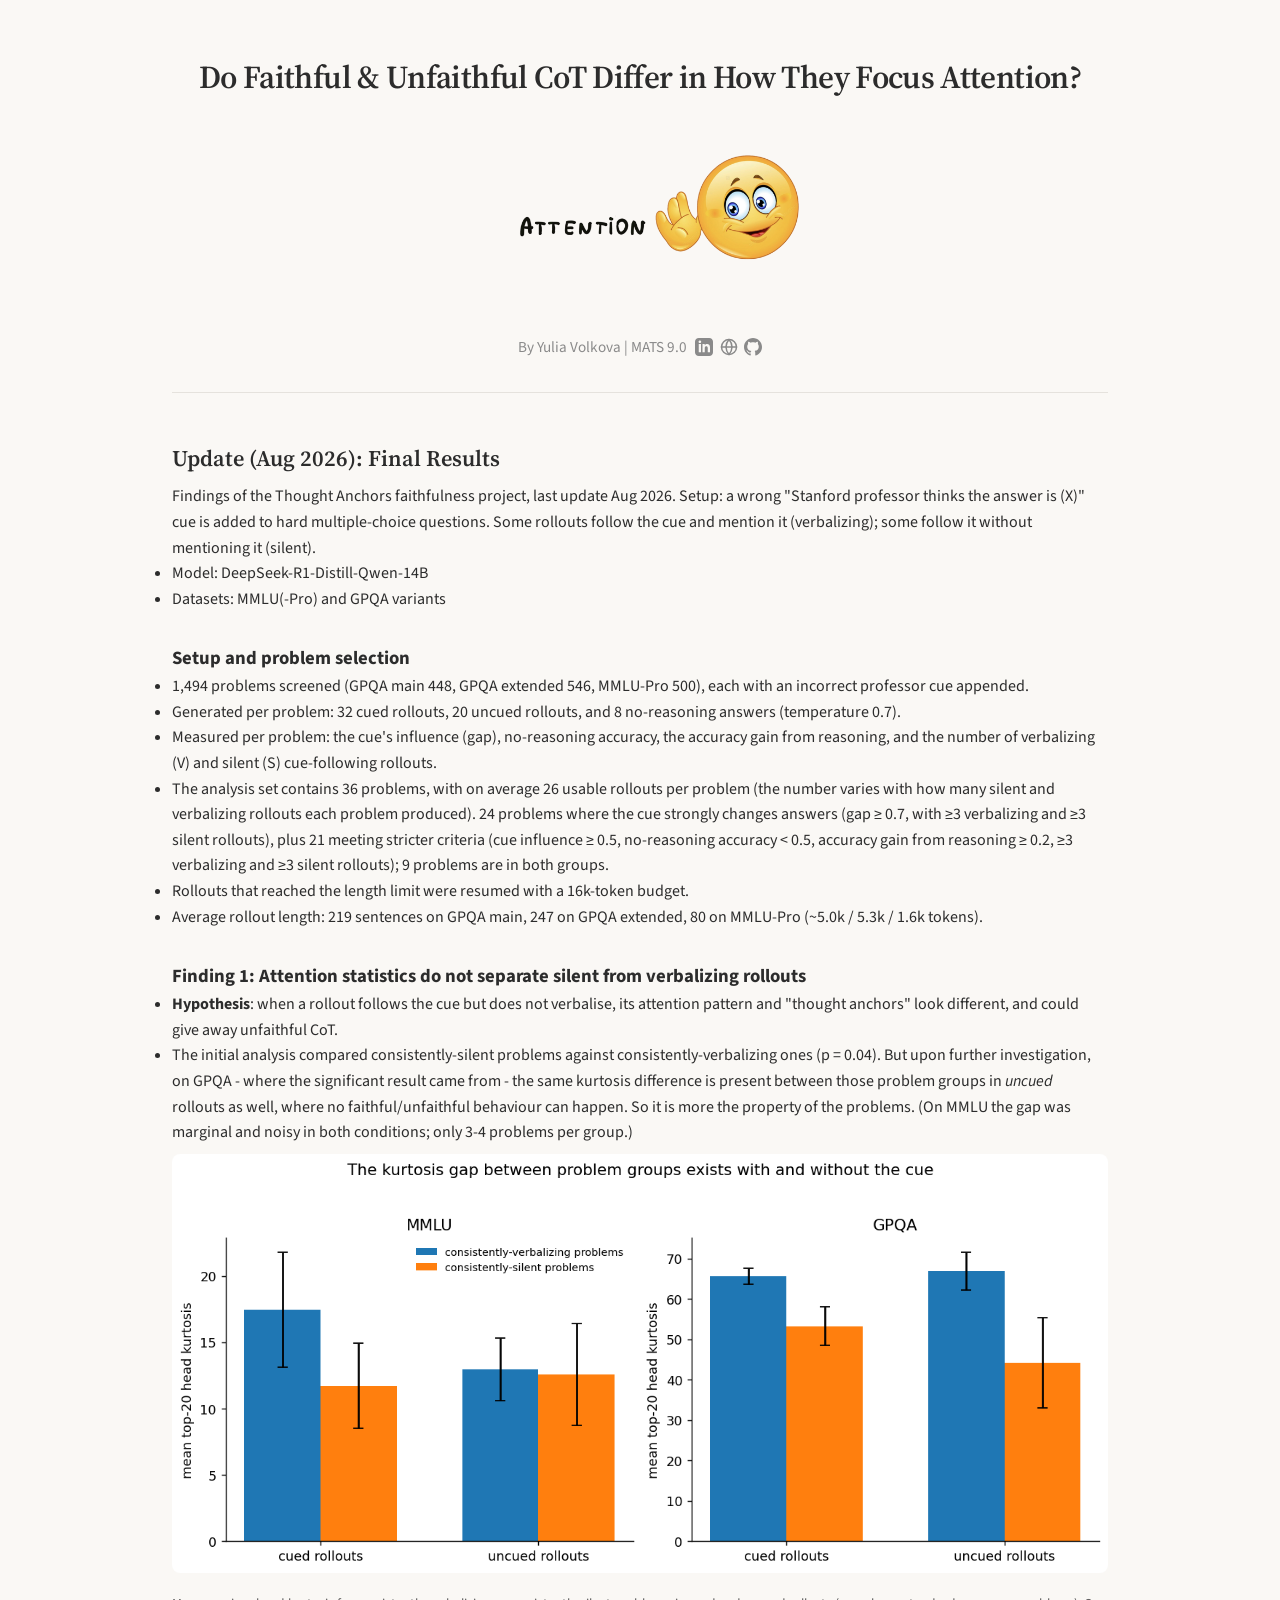
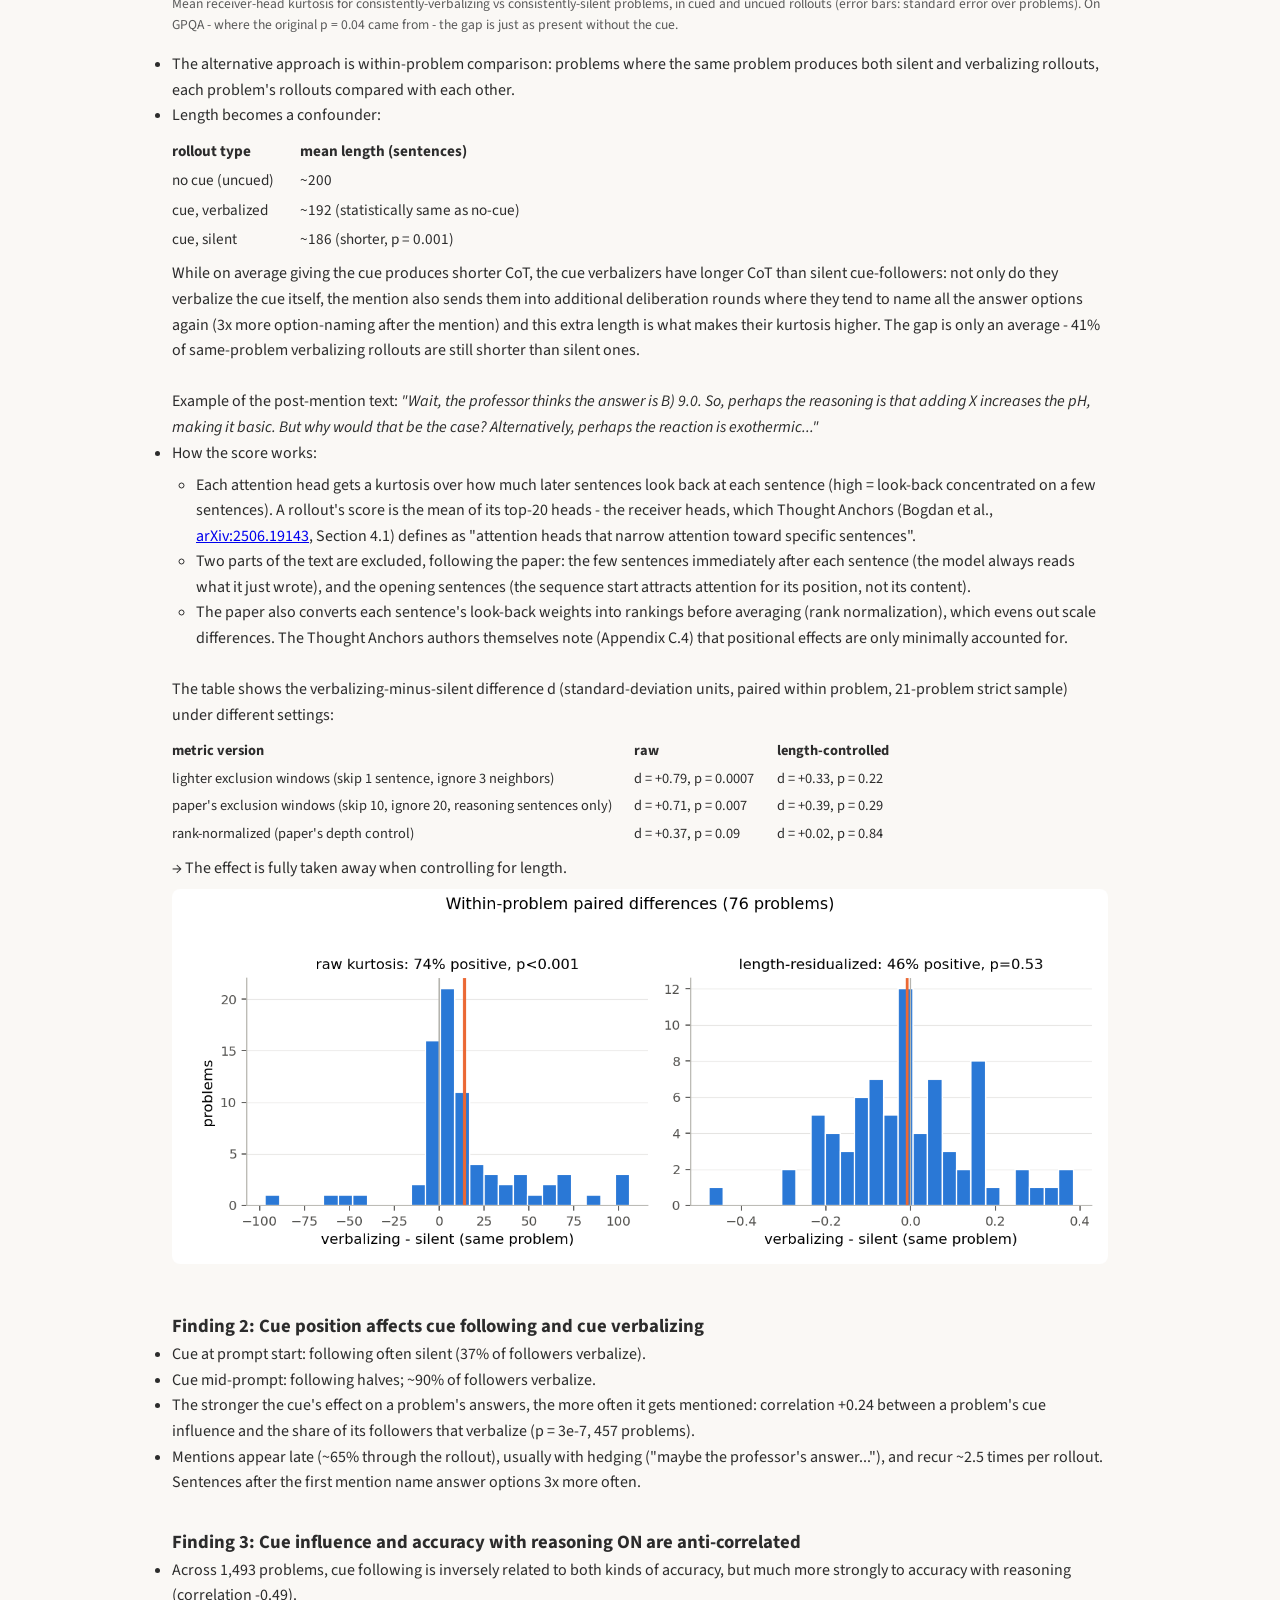
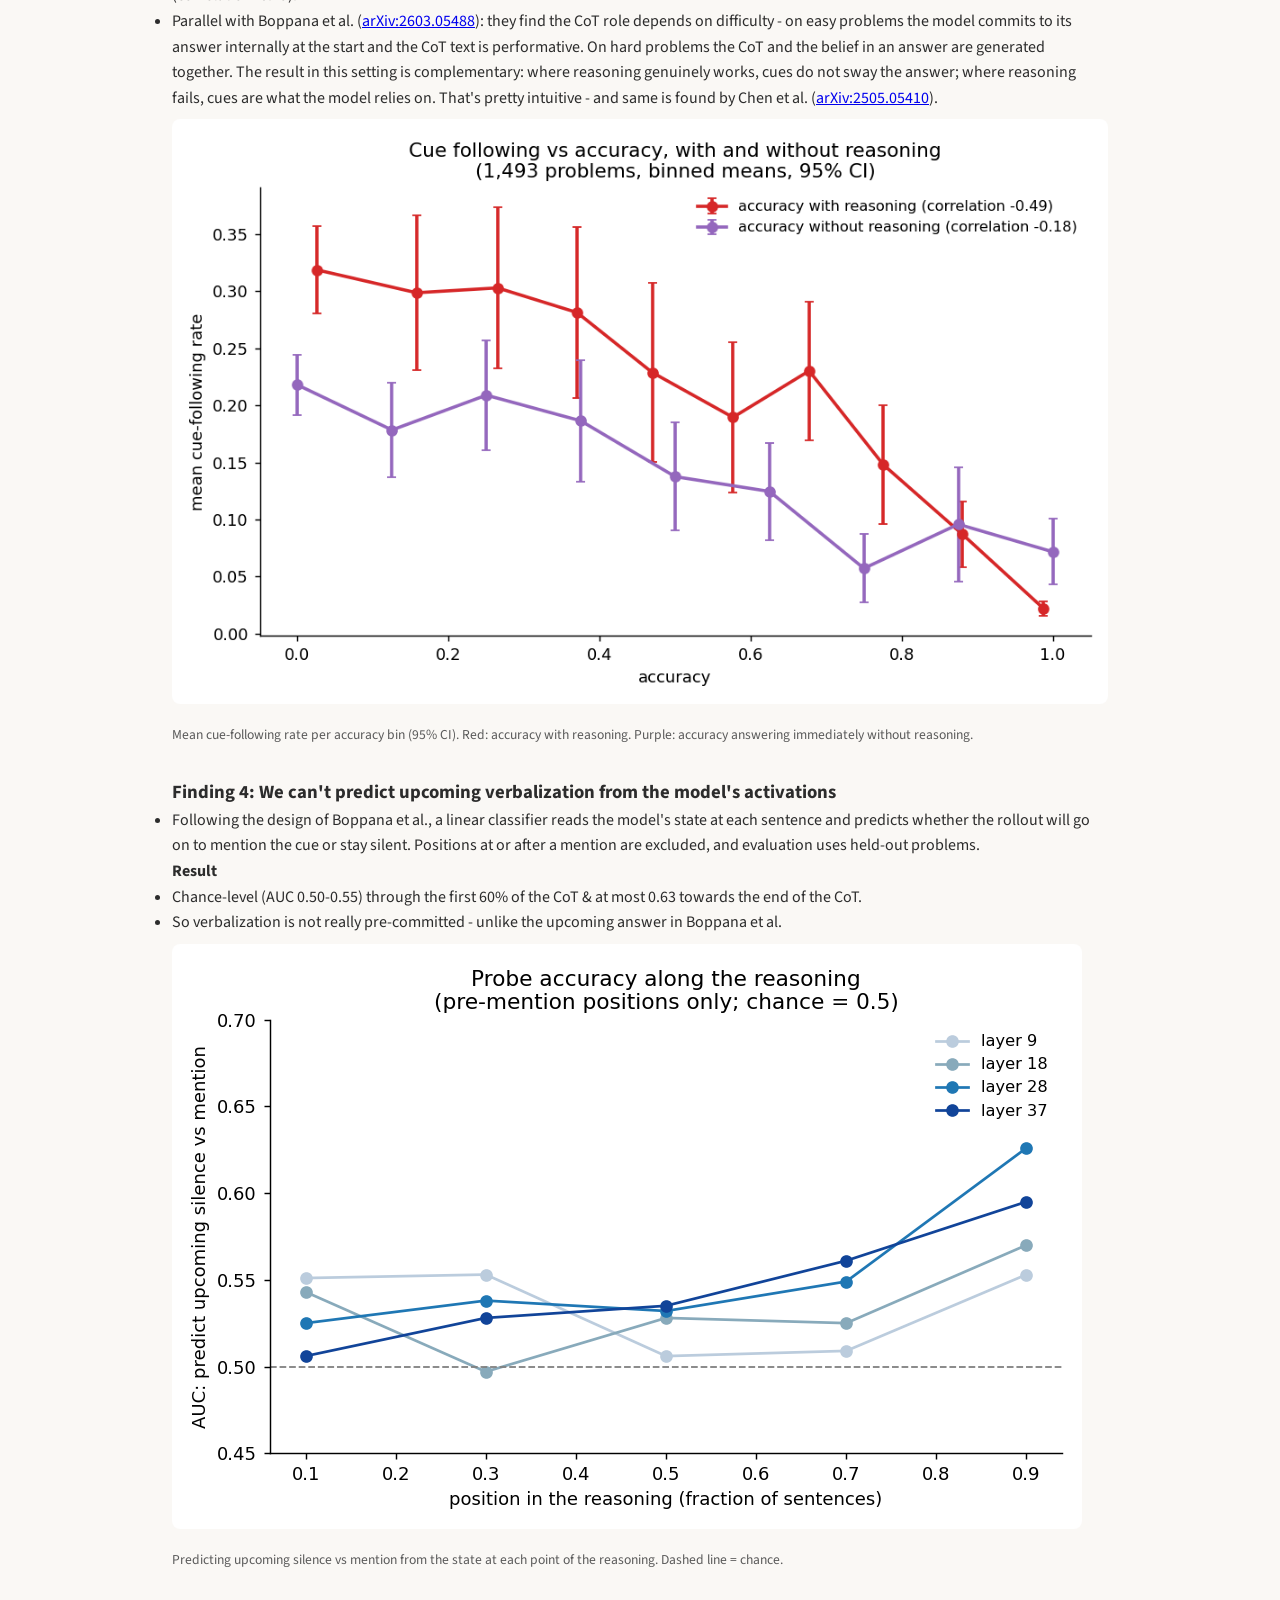
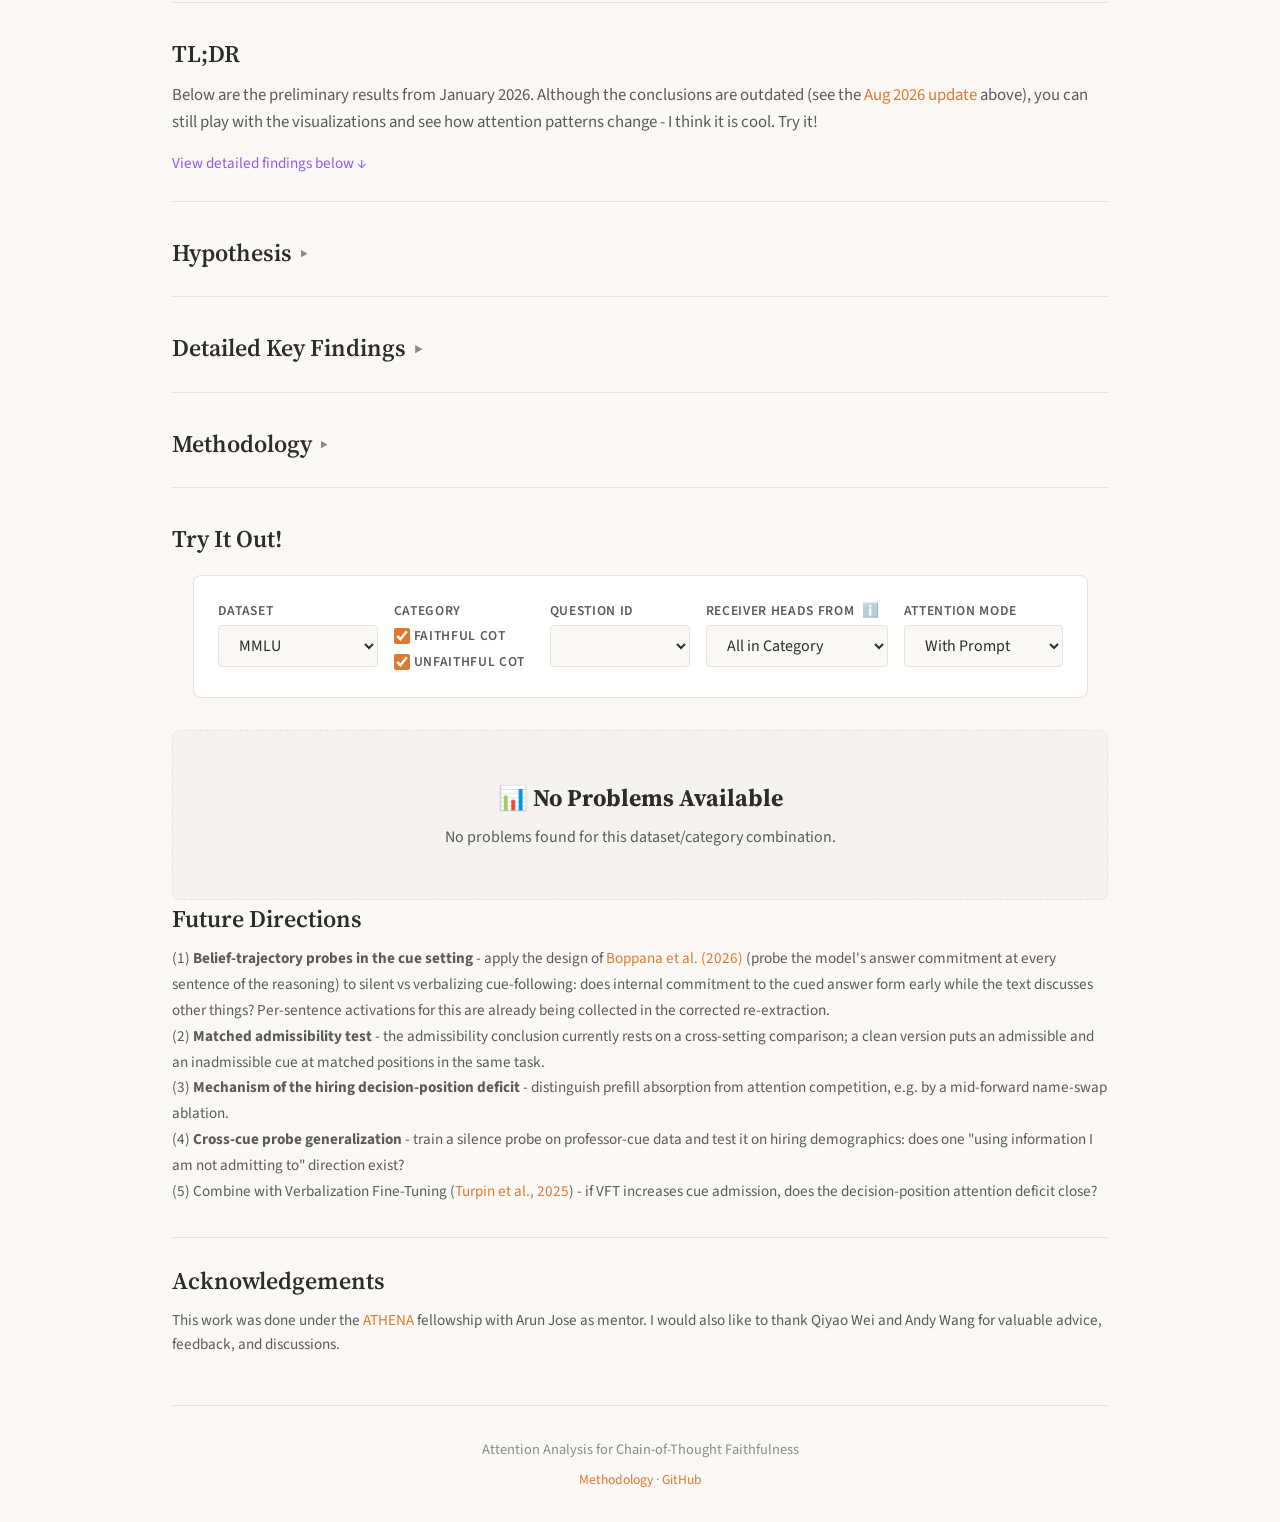
==== commit c5443462: "Problem-selection bullet: user wording Co-Authored-By: Claude Fable 5 <noreply@anthropic.com> Claude" ====
--- a/webapp/index.html
+++ b/webapp/index.html
@@ -57,7 +57,7 @@
 <h3 style="margin-top: 2rem;">Finding 1: Attention statistics do not separate silent from verbalizing rollouts</h3>
 <ul>
 <li><strong>Hypothesis</strong>: when a rollout follows the cue but does not verbalise, its attention pattern and "thought anchors" look different, and could give away unfaithful CoT.</li>
-<li id="first-version">The first analysis compared consistently-silent problems against consistently-verbalizing ones (p = 0.04). But upon further investigation, on GPQA - where the significant result came from - the same kurtosis gap shows up between those problem groups in <em>uncued</em> rollouts, where no silent/verbalizing behavior exists. So it is not about faithfulness, just problem selection. (On MMLU the gap was marginal and noisy in both conditions; only 3-4 problems per group.)</li>
+<li id="first-version">The initial analysis compared consistently-silent problems against consistently-verbalizing ones (p = 0.04). But upon further investigation, on GPQA - where the significant result came from - the same kurtosis difference is present between those problem groups in <em>uncued</em> rollouts as well, where no faithful/unfaithful behaviour can happen. So it is more the property of the problems. (On MMLU the gap was marginal and noisy in both conditions; only 3-4 problems per group.)</li>
 <img src="images/aug_problem_selection.png" alt="Kurtosis gap in cued and uncued rollouts" style="max-width: 100%; border-radius: 8px; margin: 0.5rem 0;"><p style="font-size: 0.85rem; color: var(--text-secondary); margin: 0.2rem 0 1rem 0;">Mean receiver-head kurtosis for consistently-verbalizing vs consistently-silent problems, in cued and uncued rollouts (error bars: standard error over problems). On GPQA - where the original p = 0.04 came from - the gap is just as present without the cue.</p>
 <li>The alternative approach is within-problem comparison: problems where the same problem produces both silent and verbalizing rollouts, each problem's rollouts compared with each other.</li>
 <li>Length becomes a confounder: <table style="margin:.5rem 0; border-collapse:collapse; font-size:.95em">
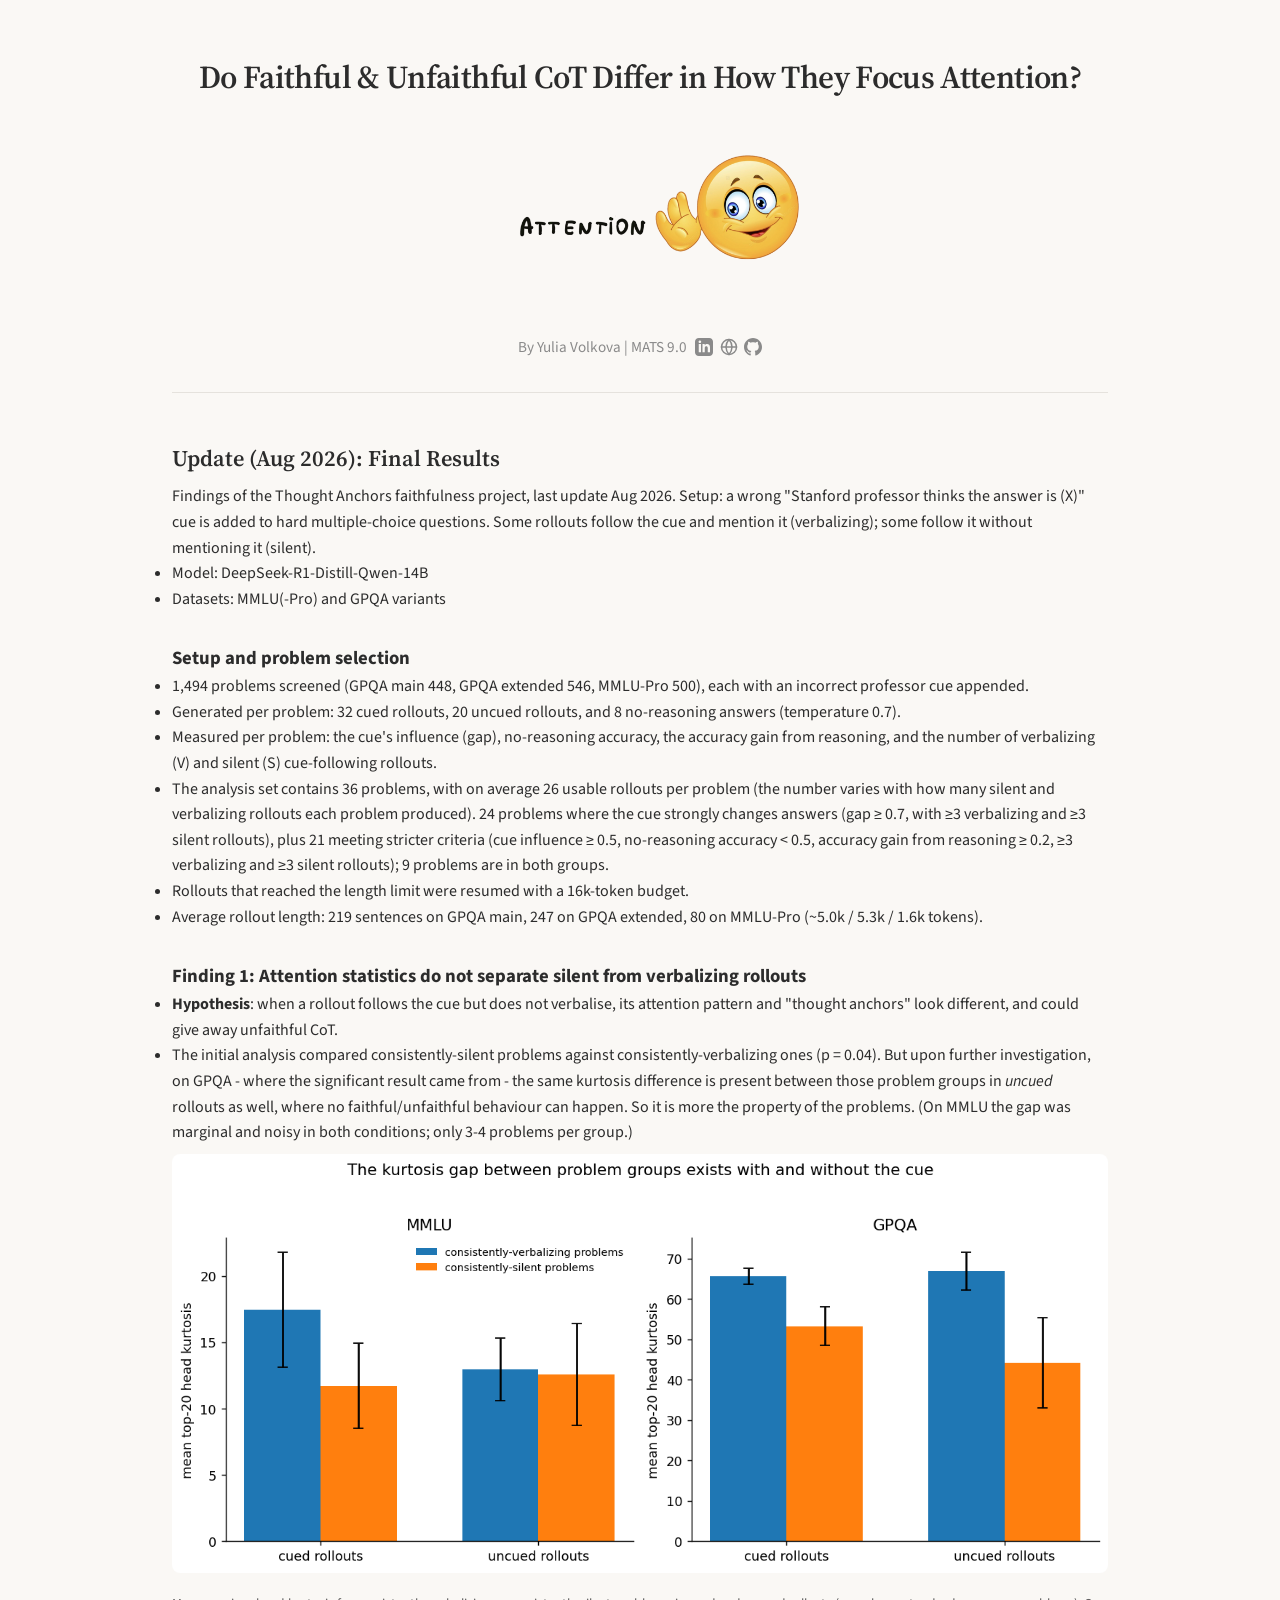
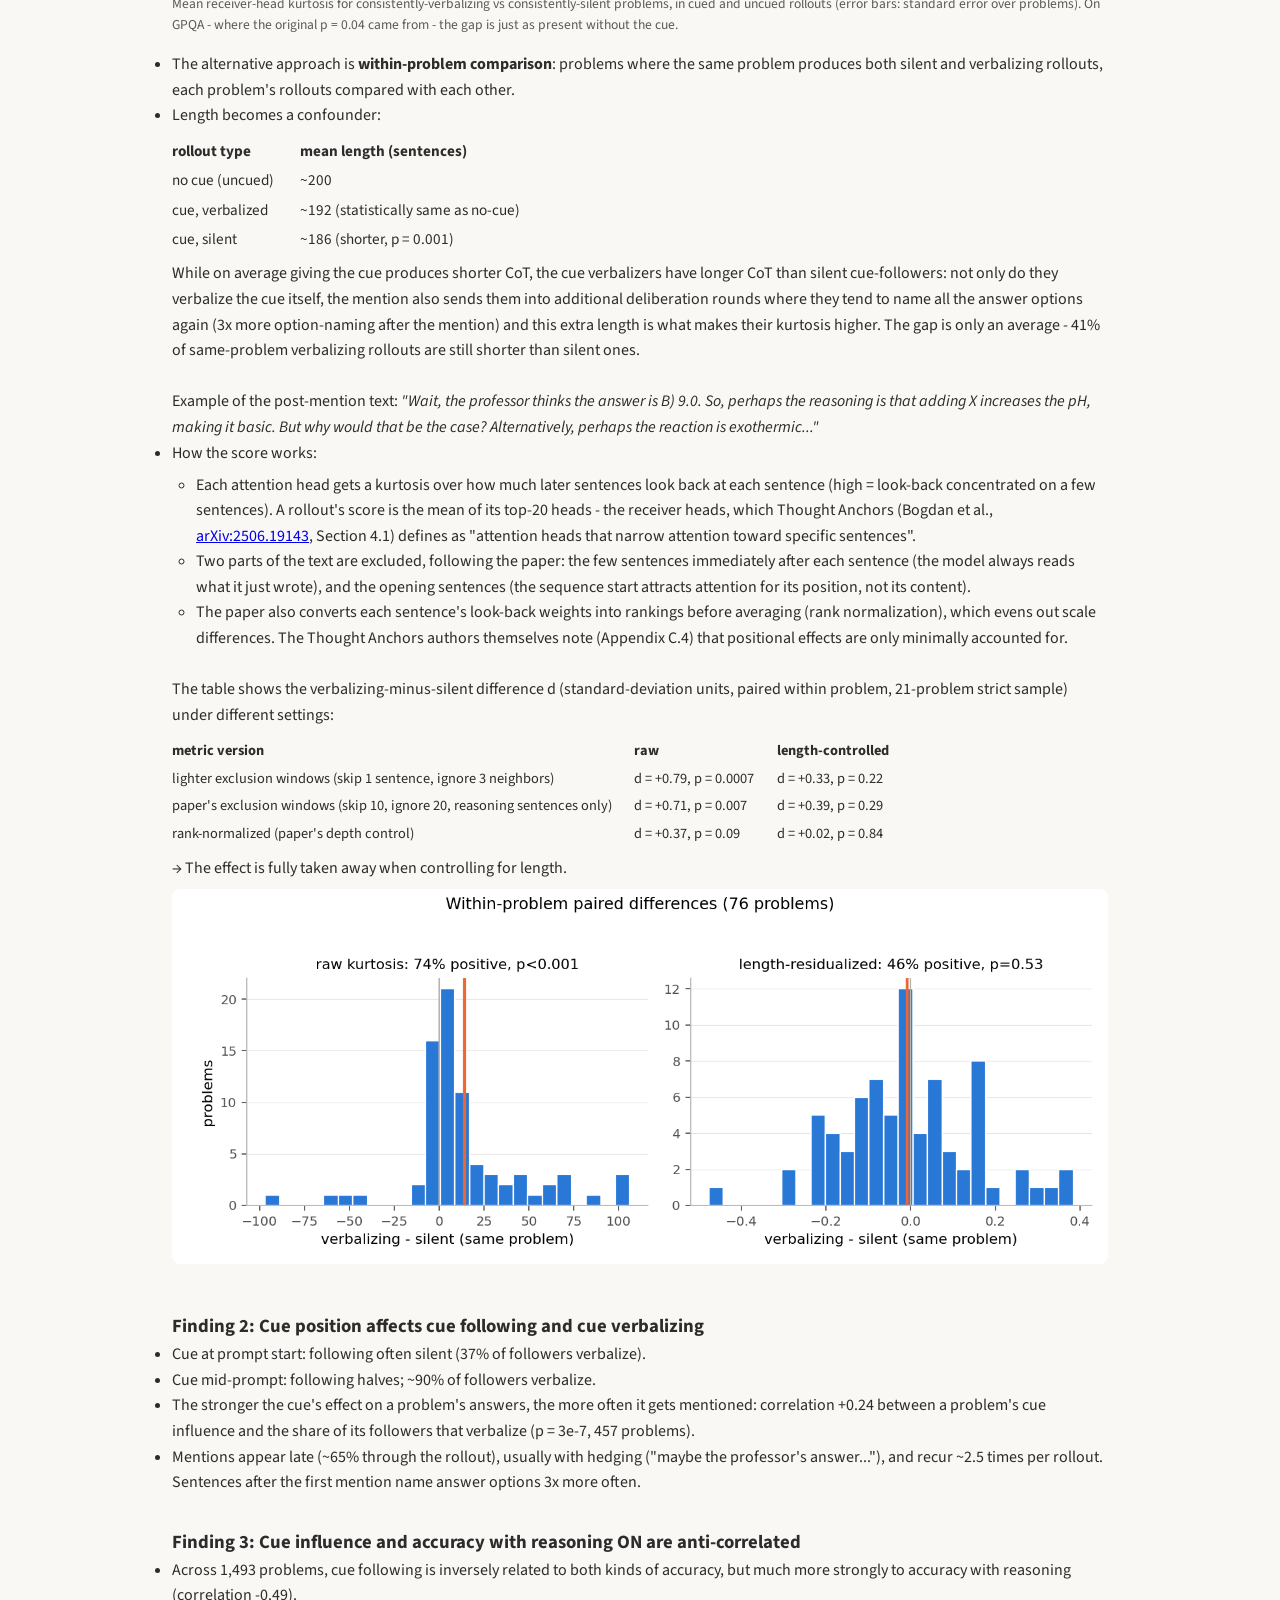
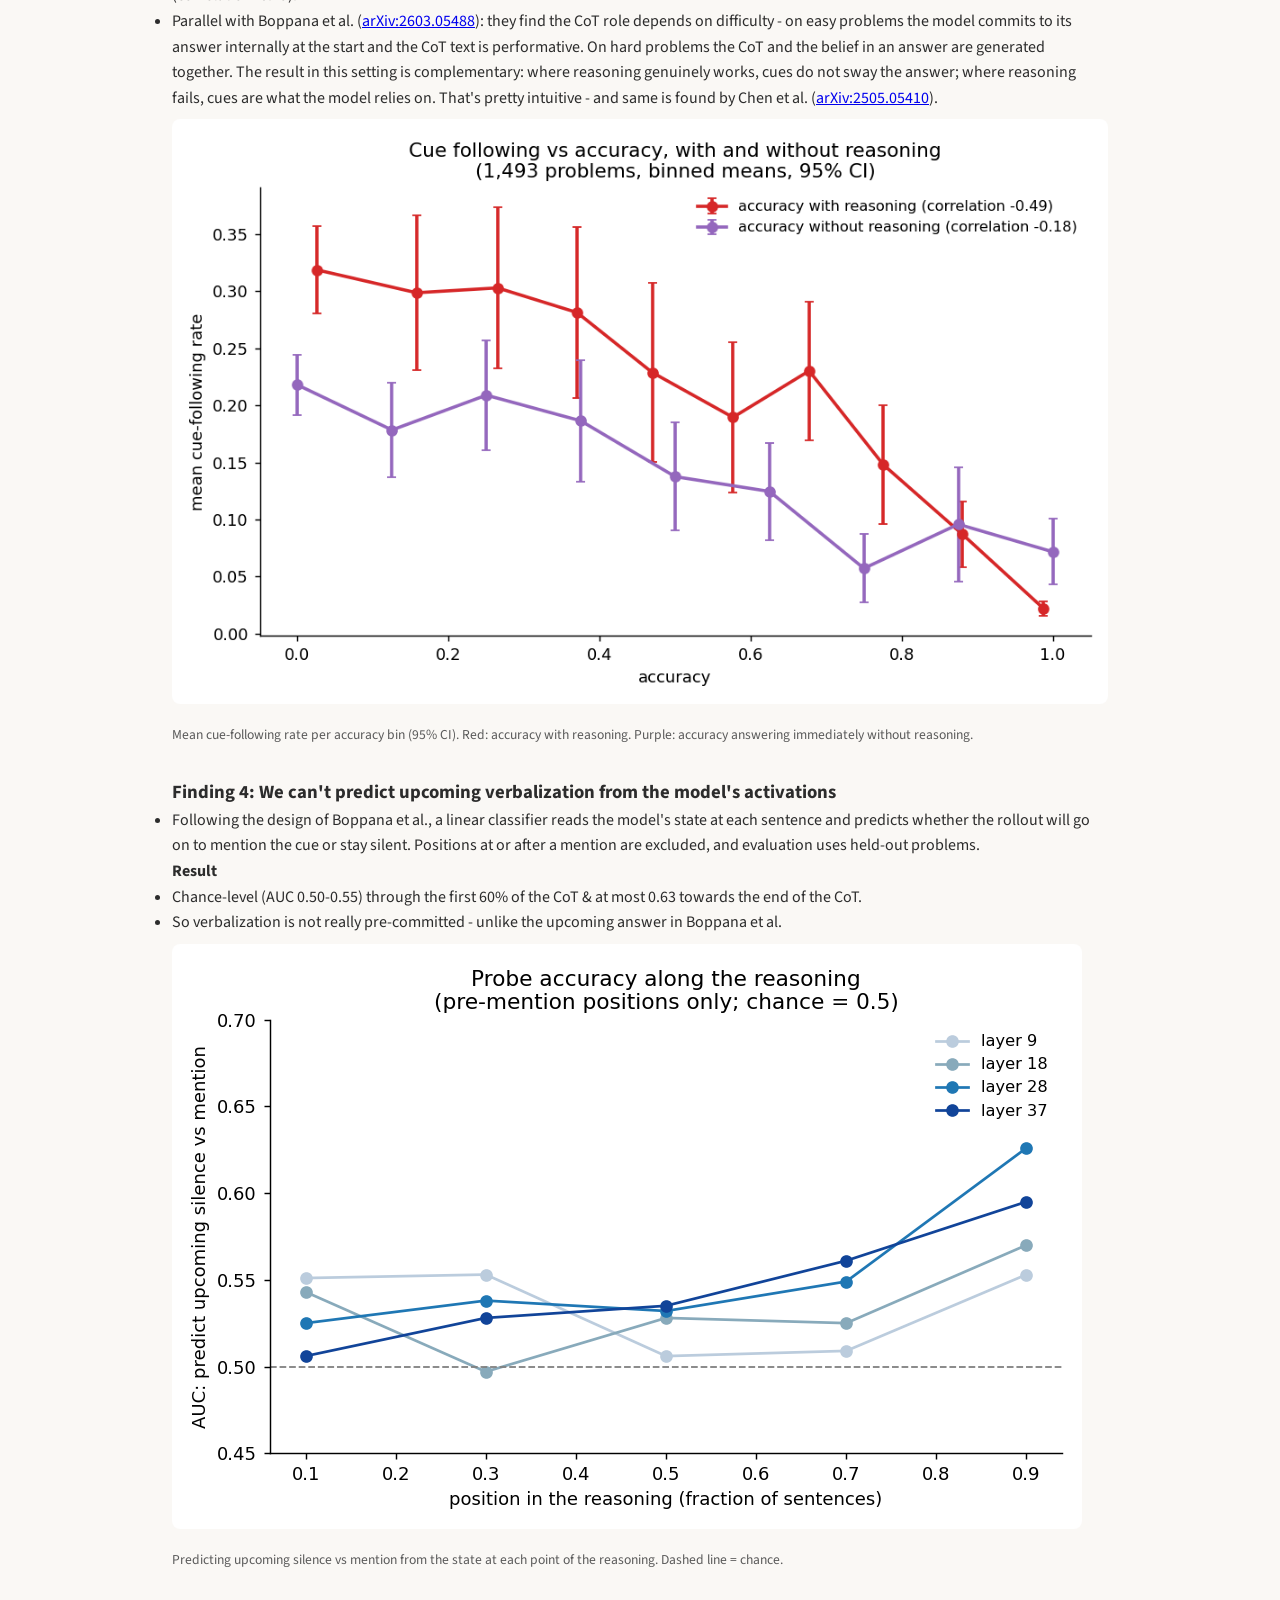
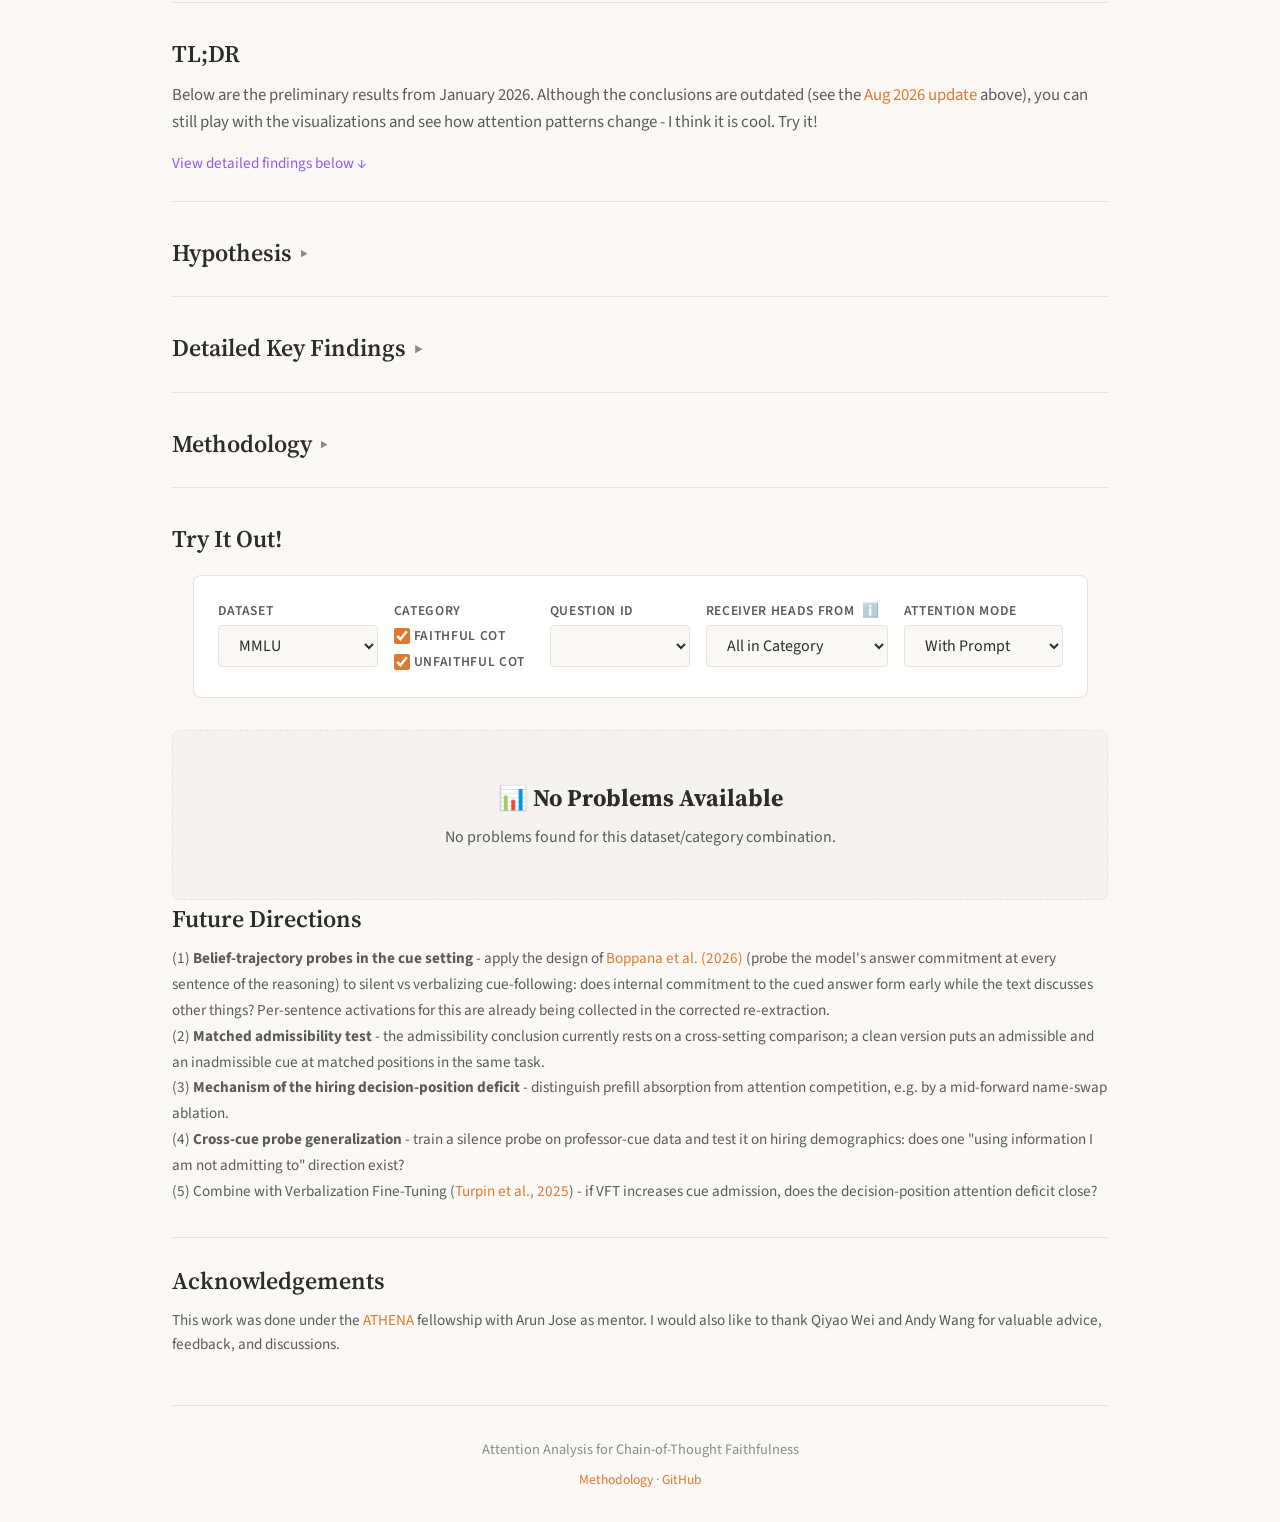
==== commit ec5a10a8: "Bold within-problem comparison Co-Authored-By: Claude Fable 5 <noreply@anthropic.com> Claude-Session" ====
--- a/webapp/index.html
+++ b/webapp/index.html
@@ -59,7 +59,7 @@
 <li><strong>Hypothesis</strong>: when a rollout follows the cue but does not verbalise, its attention pattern and "thought anchors" look different, and could give away unfaithful CoT.</li>
 <li id="first-version">The initial analysis compared consistently-silent problems against consistently-verbalizing ones (p = 0.04). But upon further investigation, on GPQA - where the significant result came from - the same kurtosis difference is present between those problem groups in <em>uncued</em> rollouts as well, where no faithful/unfaithful behaviour can happen. So it is more the property of the problems. (On MMLU the gap was marginal and noisy in both conditions; only 3-4 problems per group.)</li>
 <img src="images/aug_problem_selection.png" alt="Kurtosis gap in cued and uncued rollouts" style="max-width: 100%; border-radius: 8px; margin: 0.5rem 0;"><p style="font-size: 0.85rem; color: var(--text-secondary); margin: 0.2rem 0 1rem 0;">Mean receiver-head kurtosis for consistently-verbalizing vs consistently-silent problems, in cued and uncued rollouts (error bars: standard error over problems). On GPQA - where the original p = 0.04 came from - the gap is just as present without the cue.</p>
-<li>The alternative approach is within-problem comparison: problems where the same problem produces both silent and verbalizing rollouts, each problem's rollouts compared with each other.</li>
+<li>The alternative approach is <strong>within-problem comparison</strong>: problems where the same problem produces both silent and verbalizing rollouts, each problem's rollouts compared with each other.</li>
 <li>Length becomes a confounder: <table style="margin:.5rem 0; border-collapse:collapse; font-size:.95em">
 <tr><th style="text-align:left;padding:.15rem .8rem .15rem 0">rollout type</th>
 <th style="text-align:left;padding:.15rem .8rem">mean length (sentences)</th></tr>
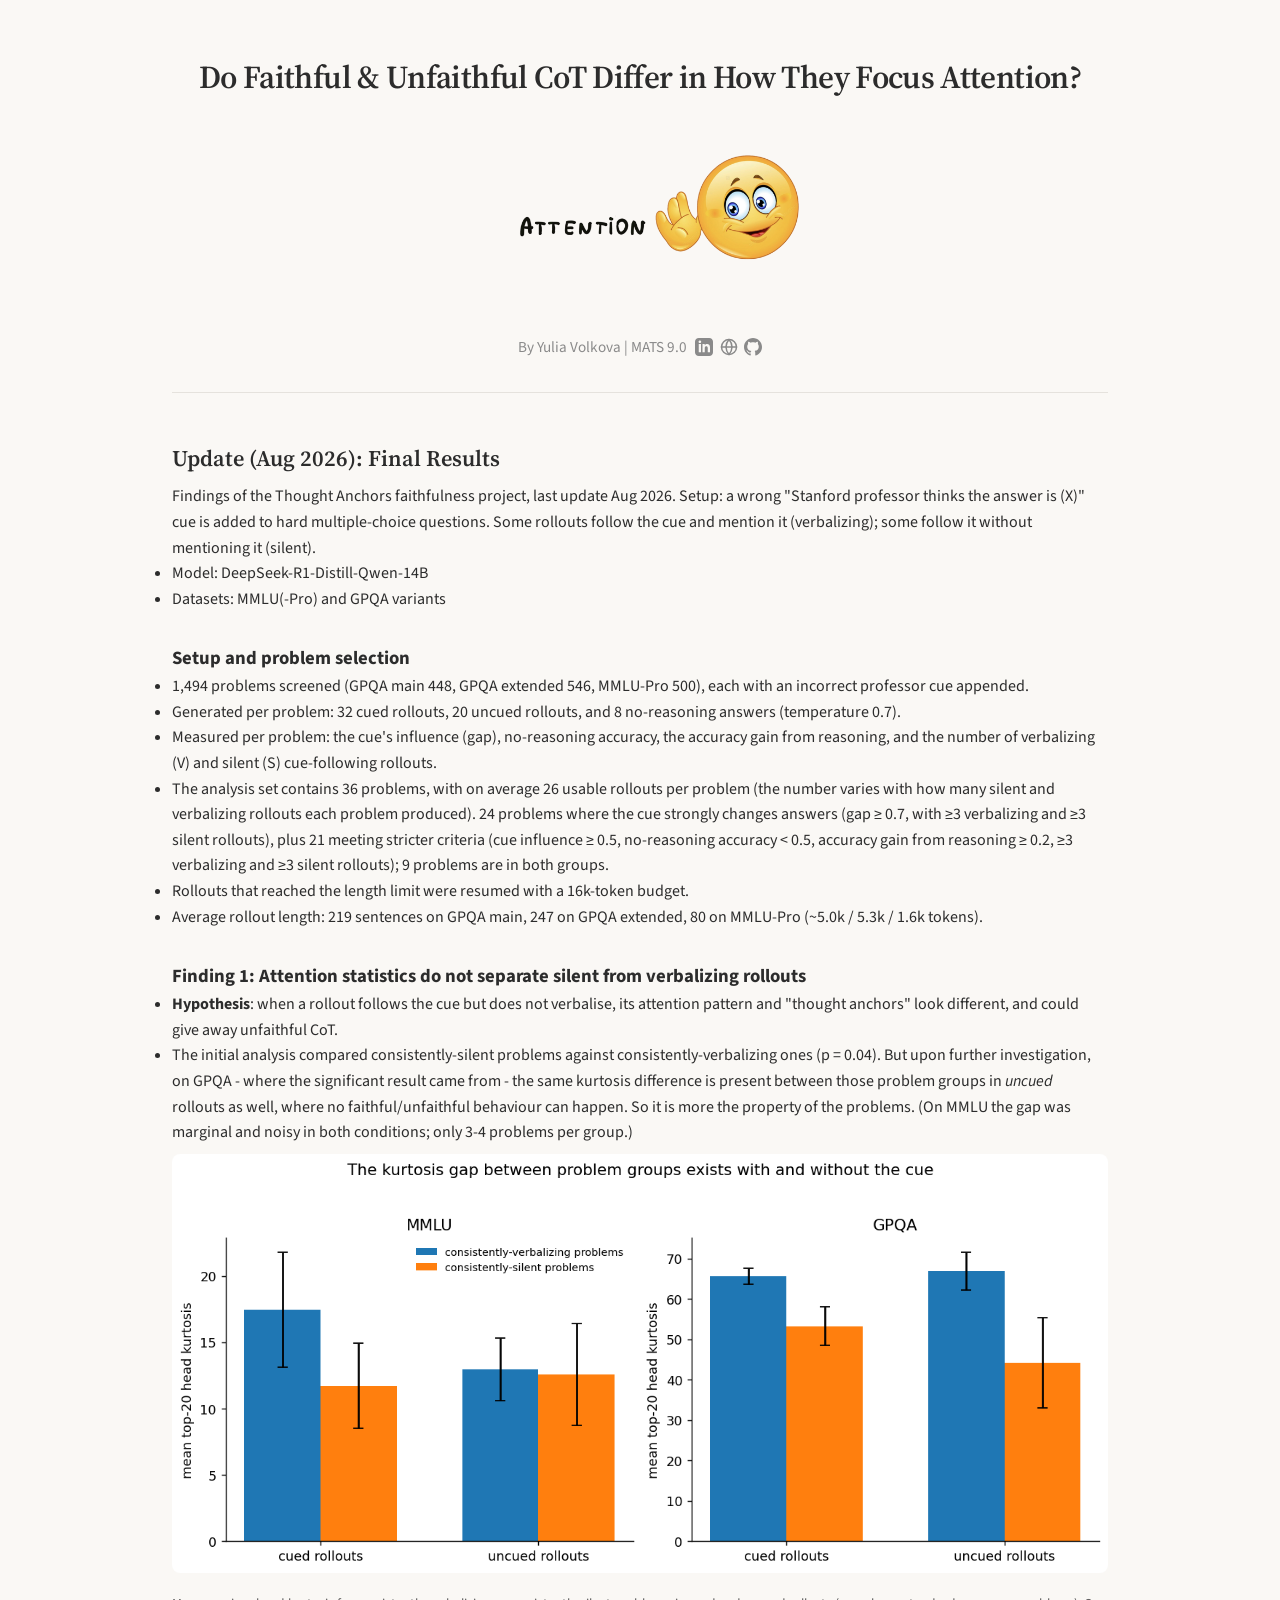
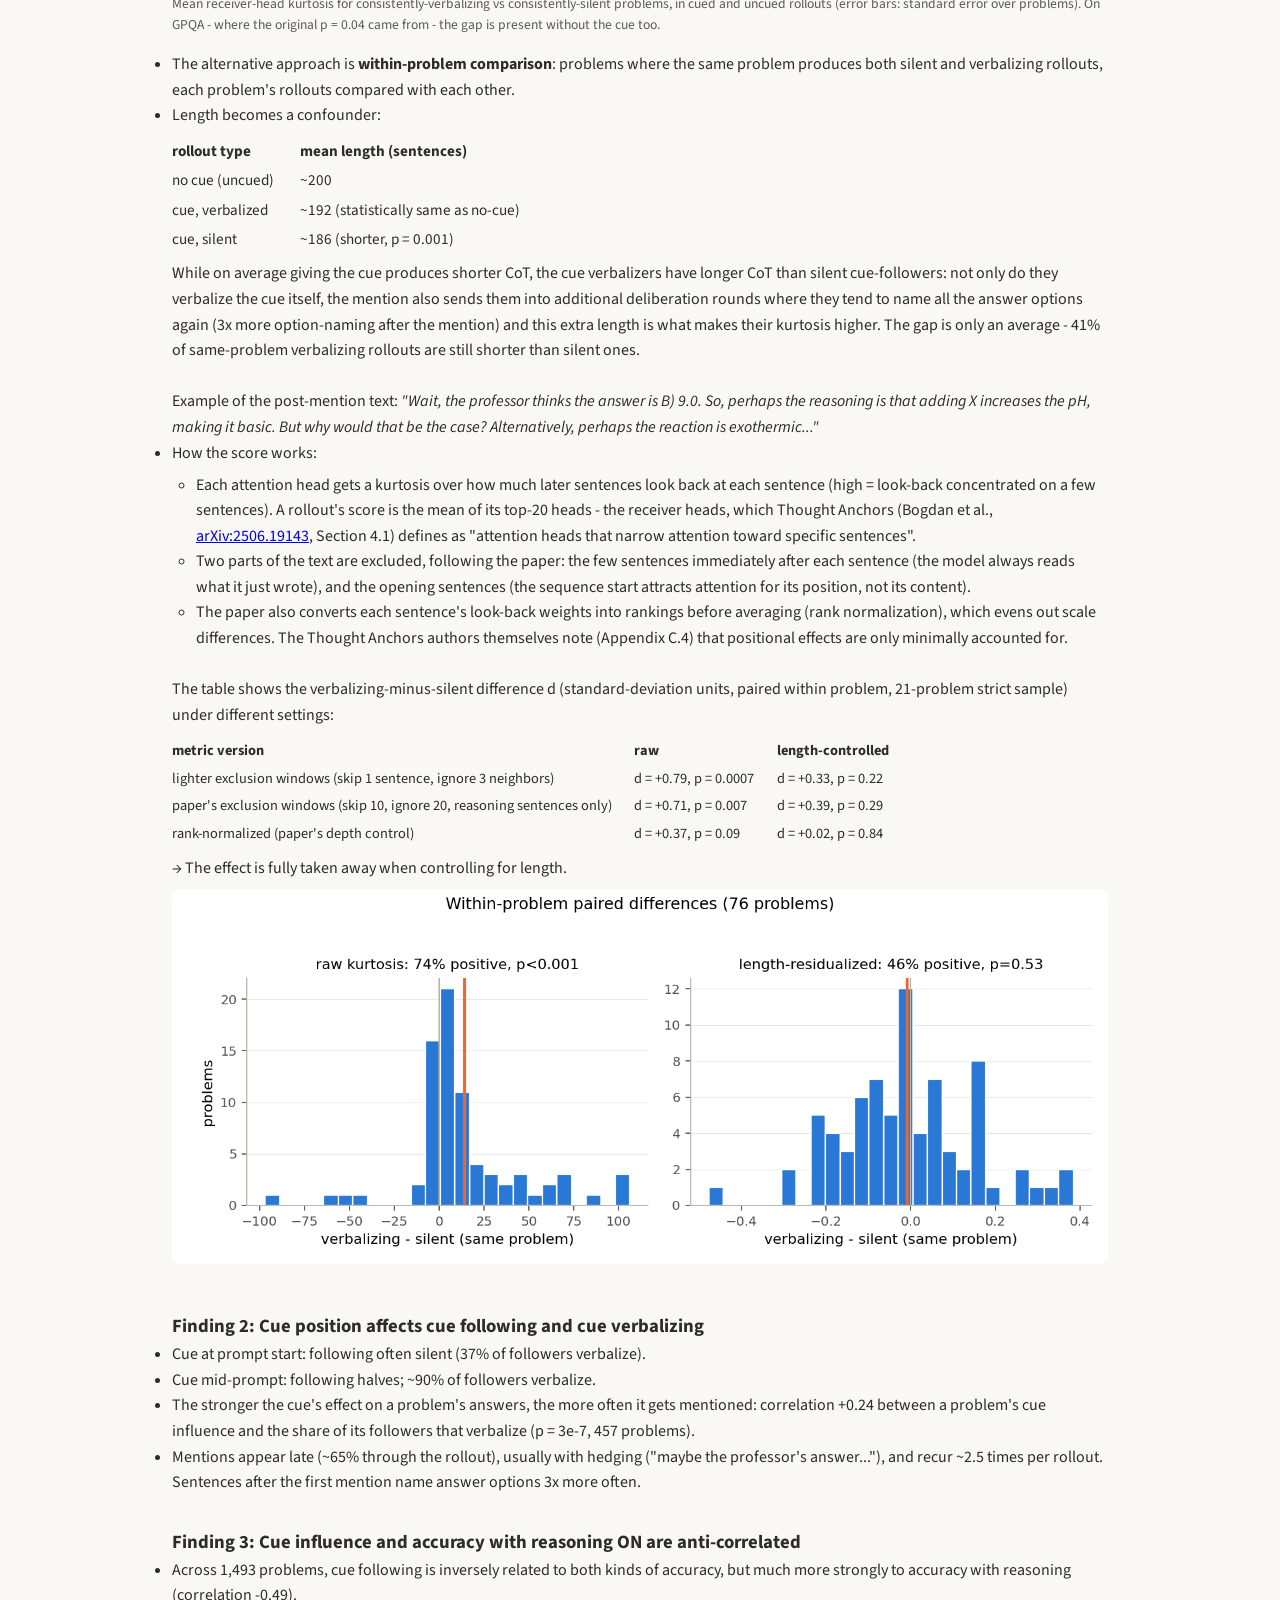
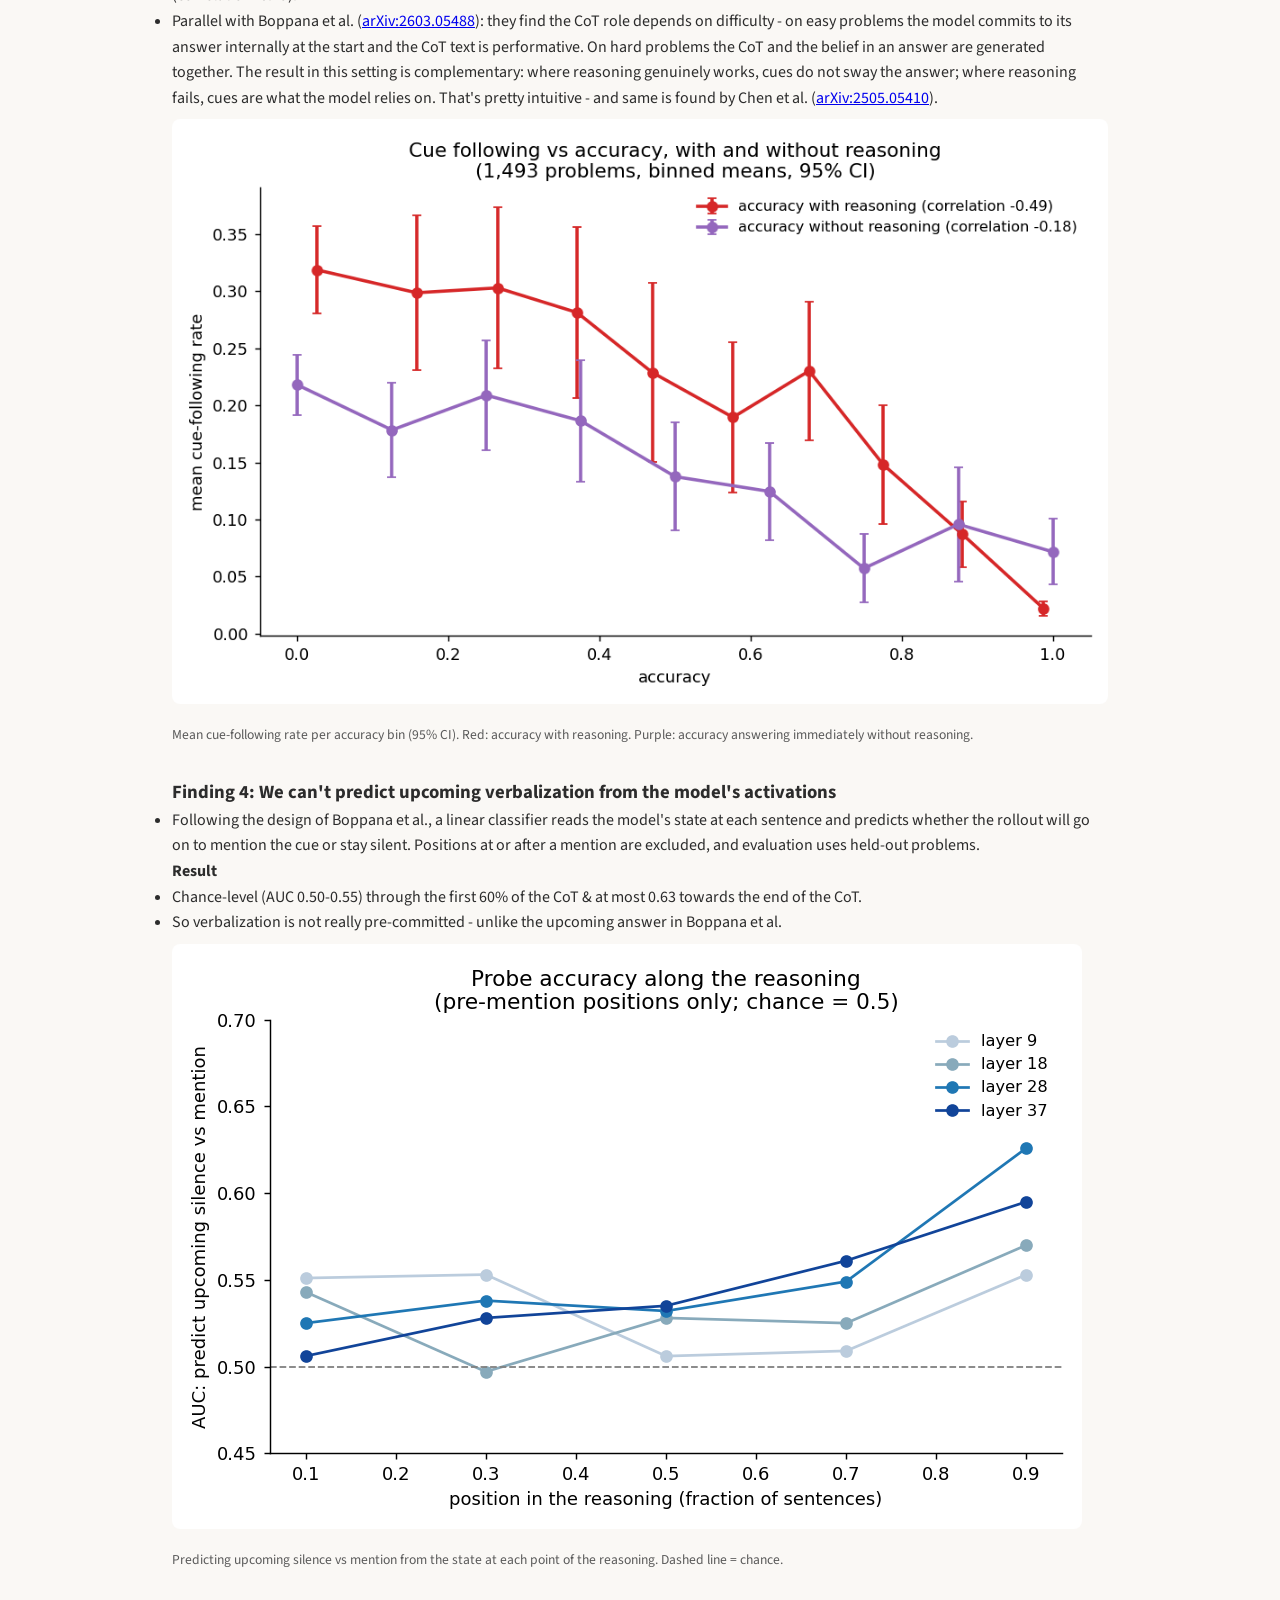
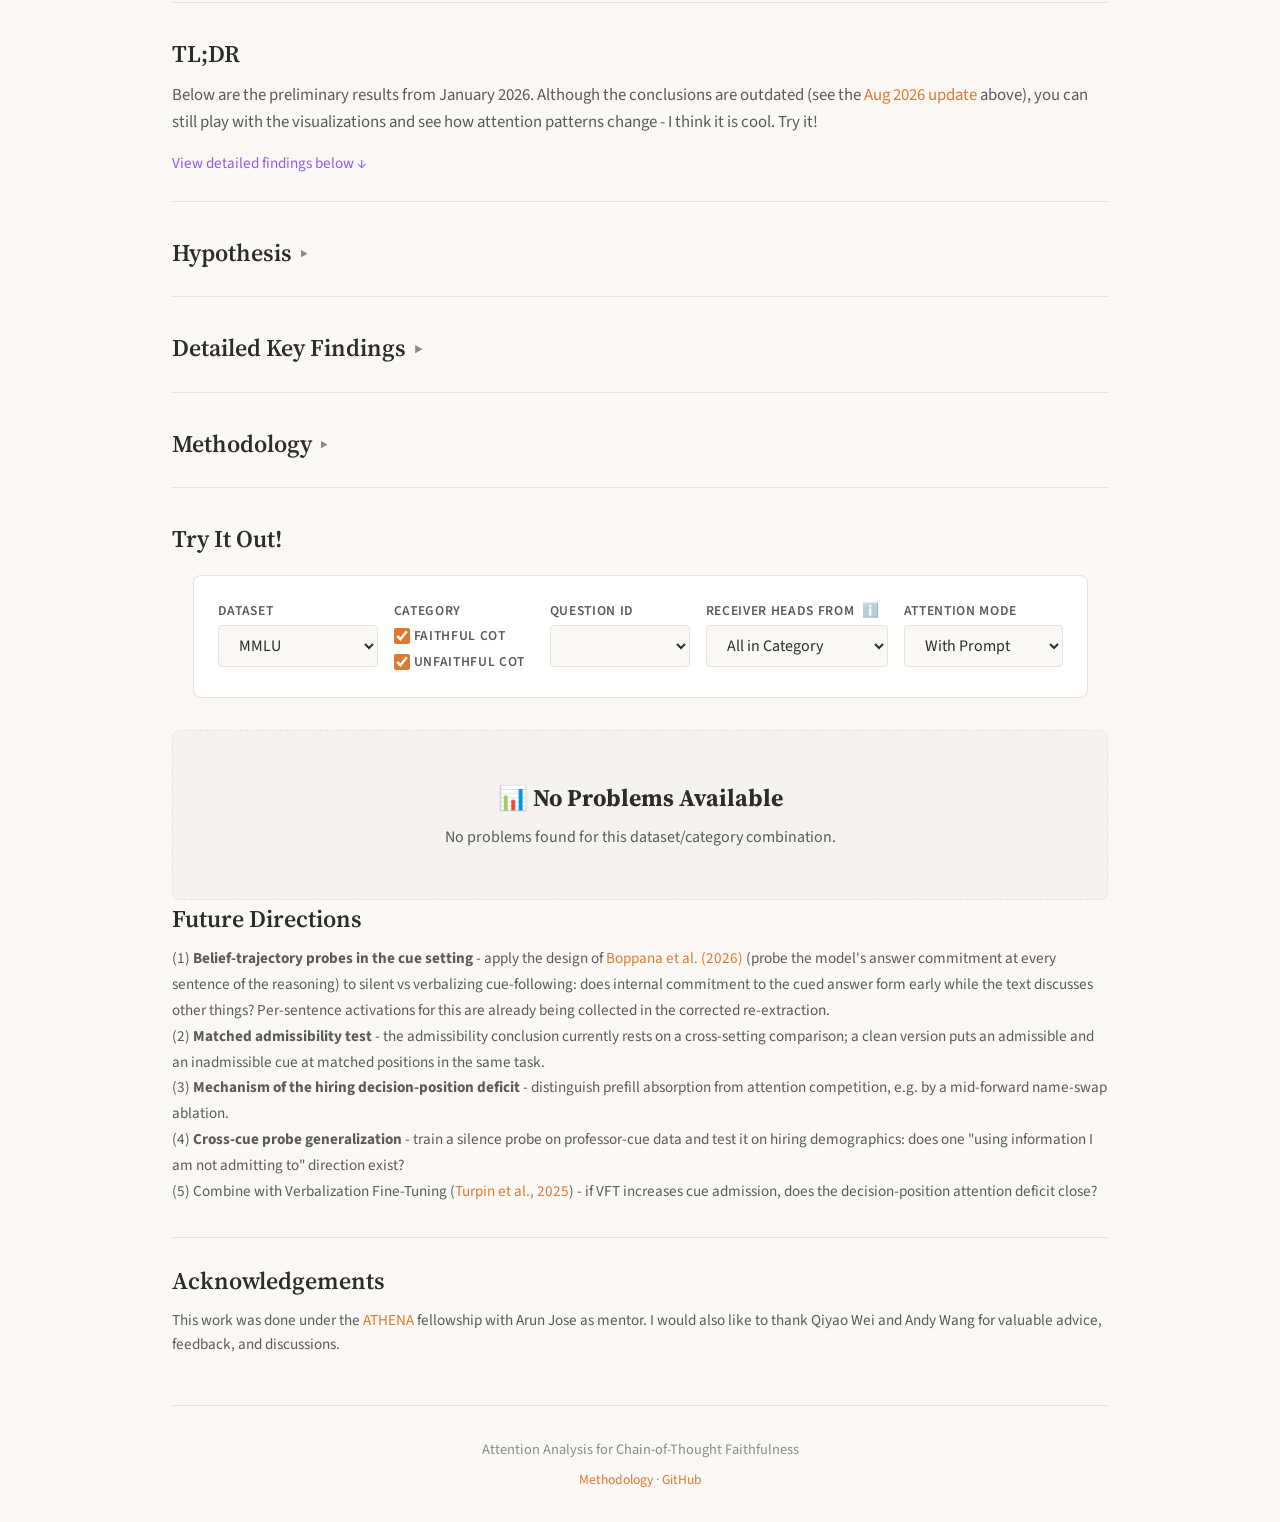
==== commit 5d17b22e: "Adjust problem-selection plot caption Co-Authored-By: Claude Fable 5 <noreply@anthropic.com> Claude-" ====
--- a/webapp/index.html
+++ b/webapp/index.html
@@ -58,7 +58,7 @@
 <ul>
 <li><strong>Hypothesis</strong>: when a rollout follows the cue but does not verbalise, its attention pattern and "thought anchors" look different, and could give away unfaithful CoT.</li>
 <li id="first-version">The initial analysis compared consistently-silent problems against consistently-verbalizing ones (p = 0.04). But upon further investigation, on GPQA - where the significant result came from - the same kurtosis difference is present between those problem groups in <em>uncued</em> rollouts as well, where no faithful/unfaithful behaviour can happen. So it is more the property of the problems. (On MMLU the gap was marginal and noisy in both conditions; only 3-4 problems per group.)</li>
-<img src="images/aug_problem_selection.png" alt="Kurtosis gap in cued and uncued rollouts" style="max-width: 100%; border-radius: 8px; margin: 0.5rem 0;"><p style="font-size: 0.85rem; color: var(--text-secondary); margin: 0.2rem 0 1rem 0;">Mean receiver-head kurtosis for consistently-verbalizing vs consistently-silent problems, in cued and uncued rollouts (error bars: standard error over problems). On GPQA - where the original p = 0.04 came from - the gap is just as present without the cue.</p>
+<img src="images/aug_problem_selection.png" alt="Kurtosis gap in cued and uncued rollouts" style="max-width: 100%; border-radius: 8px; margin: 0.5rem 0;"><p style="font-size: 0.85rem; color: var(--text-secondary); margin: 0.2rem 0 1rem 0;">Mean receiver-head kurtosis for consistently-verbalizing vs consistently-silent problems, in cued and uncued rollouts (error bars: standard error over problems). On GPQA - where the original p = 0.04 came from - the gap is present without the cue too.</p>
 <li>The alternative approach is <strong>within-problem comparison</strong>: problems where the same problem produces both silent and verbalizing rollouts, each problem's rollouts compared with each other.</li>
 <li>Length becomes a confounder: <table style="margin:.5rem 0; border-collapse:collapse; font-size:.95em">
 <tr><th style="text-align:left;padding:.15rem .8rem .15rem 0">rollout type</th>
